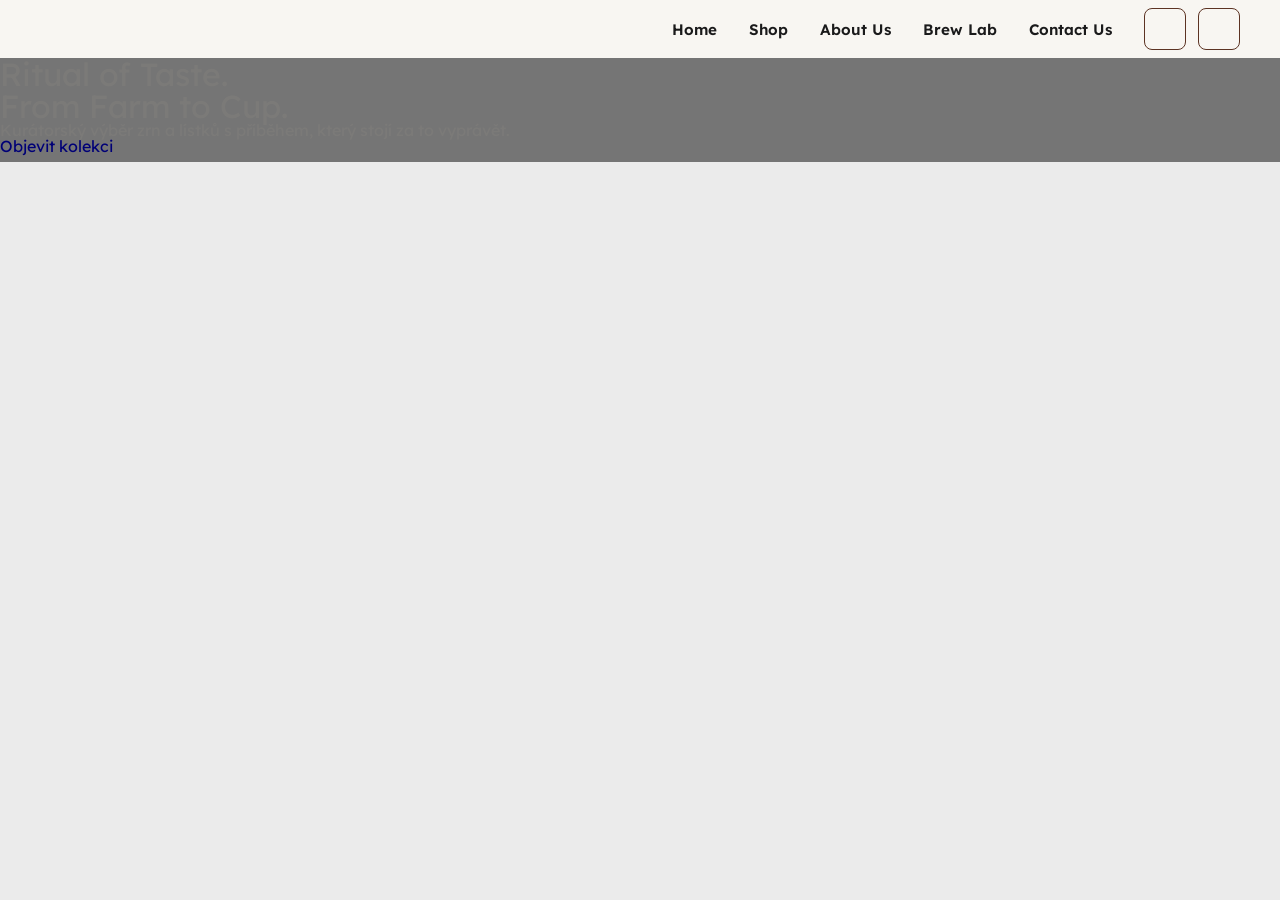
==== index.html @ 8e5284e6 "Navbar" ====
<!DOCTYPE html>
<html lang="cs">
<head>
    <meta charset="UTF-8">
    <meta name="viewport" content="width=device-width, initial-scale=1.0">
    <title>Terroir - Home</title>
    <link rel="stylesheet" href="./styles/style.css">
    <link rel="icon" type="image/svg+xml" href="/media/icons/icon__logo--no-text.svg">
</head>
<body>
    <header class="navbar-wrapper">
        <div class="navbar">
            <a href="./index.html" class="logo" aria-label="Terroir Home">
                <svg class="icon" width="80" height="40">
                    <use href="./media/icons/icon__logo--text.svg"></use>
                </svg>
            </a>
            <nav class="nav-links" aria-label="Hlavní navigace">
                <menu>
                    <li><a href="#" aria-current="page">Home</a></li>
                    <li><a href="#">Shop</a></li>
                    <li><a href="#">About Us</a></li>
                    <li><a href="#">Brew Lab</a></li>
                    <li><a href="#">Contact Us</a></li>
                </menu>
            </nav>
            <div class="nav-actions" role="group" aria-label="Akce v záhlaví">
                <a class="icon-btn" href="#">
                    <svg class="icon" width="24" height="24" aria-label="Účet">
                        <use href="./media/icons/icon__profile.svg"></use>
                    </svg>
                </a>
                <a class="icon-btn" href="#" aria-label="Košík">
                    <svg class="icon" width="24" height="24">
                        <use href="./media/icons/icon__cart.svg"></use>
                    </svg>
                </a>
                <a class="hamburger" href="#">
                    <svg class="icon" width="24" height="24" aria-label="Otevřít menu">
                        <use href="./media/icons/icon__hamburger--closed.svg"></use>
                    </svg>
                </a>
            </div>
        </div>

        <nav class="mobile-dropdown" id="mobile-menu">
                <menu class="mobile-dropdown__menu">
                    <li class="mobile-dropdown__element"><a href="#" aria-current="page">Home</a></li>
                    <li class="mobile-dropdown__element"><a href="#">Shop</a></li>
                    <li class="mobile-dropdown__element"><a href="#">About Us</a></li>
                    <li class="mobile-dropdown__element"><a href="#">Brew Lab</a></li>
                    <li class="mobile-dropdown__element"><a href="#">Contact Us</a></li>
                </menu>
        </nav>
    </header>

    <section class="hero">
        <h1 class="heading">Ritual of Taste. <span class="breakline">From Farm to Cup.</span></h1>
        <p class="hero__text">Kurátorský výběr zrn a lístků s příběhem, který stojí za to vyprávět.</p>
        <a href="#" class="btn btn--light">Objevit kolekci <svg width="24" height="24" class="icon"><use href="./media/icons/icon__arrow-right.svg"></use></svg></a>
    </section>

    <script src="./scripts/script.js"></script>
</body>
</html>
---- styles/style.css ----
@layer reset, init, fonts, layout, design;

@import url('https://fonts.googleapis.com/css2?family=Lexend:wght@100..900&display=swap');

@import './reset.css' layer(reset);
@import './init.css' layer(init);
@import './layout.css' layer(layout);
@import './design.css' layer(design);
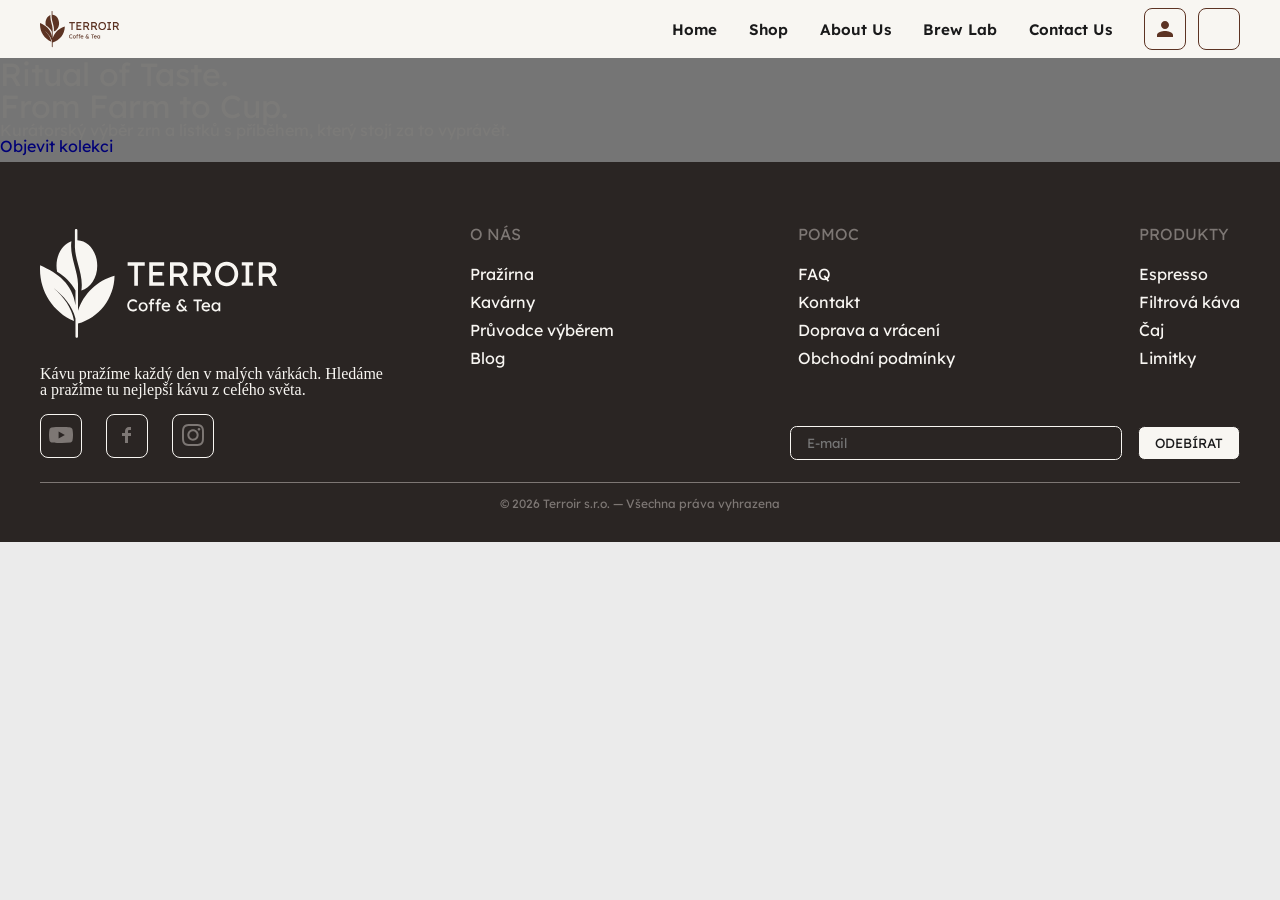
==== commit 1d08e50e: "Working footer and navbar for both desktop and mobile" ====
--- a/index.html
+++ b/index.html
@@ -1,5 +1,6 @@
 <!DOCTYPE html>
 <html lang="cs">
+
 <head>
     <meta charset="UTF-8">
     <meta name="viewport" content="width=device-width, initial-scale=1.0">
@@ -7,13 +8,24 @@
     <link rel="stylesheet" href="./styles/style.css">
     <link rel="icon" type="image/svg+xml" href="/media/icons/icon__logo--no-text.svg">
 </head>
+
 <body>
-    <header class="navbar-wrapper">
-        <div class="navbar">
+    <header class="navbar">
+        <div class="navbar__content">
+
             <a href="./index.html" class="logo" aria-label="Terroir Home">
-                <svg class="icon" width="80" height="40">
-                    <use href="./media/icons/icon__logo--text.svg"></use>
+                <svg viewBox="0 0 80 38" fill="none" xmlns="http://www.w3.org/2000/svg">
+                    <path fill-rule="evenodd" clip-rule="evenodd"
+                        d="M10.4747 5.05859C10.0949 7.93807 10.8034 10.5996 11.4933 13.1387C12.0578 15.2161 12.6045 17.2122 12.6622 19.2783C12.6627 19.2864 12.6652 19.2945 12.6652 19.3027V28.2842C14.4878 22.6081 19.0771 18.1745 24.8458 16.5791C24.7225 24.227 19.5982 30.6307 12.6652 32.5381V36.8564C12.6651 37.0879 12.4777 37.2763 12.2462 37.2764C12.0152 37.2759 11.8274 37.0876 11.8273 36.8564V30.8037C10.7569 26.6408 7.86964 23.2818 4.60462 20.7598C4.4175 20.6159 4.22492 20.4726 4.02845 20.3291C4.21772 20.482 4.40272 20.6352 4.58216 20.7881C7.82716 23.5503 10.564 27.2038 11.2677 31.3613C11.2838 31.4697 11.2981 31.584 11.3097 31.6943C3.99928 28.4357 -0.496912 21.1515 0.0450544 13.0752C5.99153 15.7415 10.7499 19.2096 11.8273 26.3877V21.4883C10.3382 18.8958 8.25472 16.7356 5.70228 15.2715C5.57332 14.6183 5.50404 13.9353 5.50404 13.2324C5.50421 9.33445 7.60852 6.05161 10.4747 5.05859ZM12.0509 0.998047C12.2824 0.99807 12.4699 1.18546 12.4699 1.41699V4.75586C16.1363 4.87389 19.08 8.62214 19.0802 13.2324C19.0802 17.2718 16.8197 20.6492 13.7941 21.5039C14.2532 18.3764 13.4425 15.5147 12.7072 12.8086C12.1981 10.9352 11.7243 9.13256 11.6388 7.29004C11.6354 7.26865 11.632 7.24692 11.632 7.22461V7.02539C11.6258 6.78662 11.6238 6.54716 11.632 6.30664V1.41699C11.632 1.18572 11.8197 0.998496 12.0509 0.998047Z"
+                        fill="currentColor" />
+                    <path
+                        d="M31.4231 19.9503V13.2337H29.2143V12.0616H34.9167V13.2337H32.6402V19.9503H31.4231ZM36.4174 19.9503V12.0616H41.3873V13.2337H37.6346V18.7783H41.3873V19.9503H36.4174ZM36.9697 16.4906V15.3185H40.7675V16.4906H36.9697ZM43.3399 19.9503V12.0616H46.6982C47.149 12.0616 47.5622 12.1743 47.9378 12.3997C48.321 12.6176 48.6253 12.9181 48.8507 13.3013C49.0761 13.6769 49.1888 14.1014 49.1888 14.5747C49.1888 15.003 49.0761 15.4012 48.8507 15.7693C48.6253 16.1374 48.3248 16.4342 47.9491 16.6596C47.5735 16.8775 47.1565 16.9864 46.6982 16.9864H44.557V19.9503H43.3399ZM48.028 19.9503L46.022 16.3891L47.2729 16.1074L49.5043 19.9616L48.028 19.9503ZM44.557 15.8144H46.8109C47.0288 15.8144 47.2241 15.7618 47.3969 15.6566C47.5697 15.5439 47.7049 15.3937 47.8026 15.2058C47.9003 15.0105 47.9491 14.7964 47.9491 14.5635C47.9491 14.3005 47.8853 14.0714 47.7575 13.876C47.6373 13.6732 47.4645 13.5154 47.2391 13.4027C47.0213 13.29 46.7733 13.2337 46.4953 13.2337H44.557V15.8144ZM51.1757 19.9503V12.0616H54.5341C54.9848 12.0616 55.3981 12.1743 55.7737 12.3997C56.1569 12.6176 56.4612 12.9181 56.6866 13.3013C56.9119 13.6769 57.0246 14.1014 57.0246 14.5747C57.0246 15.003 56.9119 15.4012 56.6866 15.7693C56.4612 16.1374 56.1606 16.4342 55.785 16.6596C55.4093 16.8775 54.9924 16.9864 54.5341 16.9864H52.3928V19.9503H51.1757ZM55.8639 19.9503L53.8579 16.3891L55.1088 16.1074L57.3402 19.9616L55.8639 19.9503ZM52.3928 15.8144H54.6468C54.8646 15.8144 55.06 15.7618 55.2328 15.6566C55.4056 15.5439 55.5408 15.3937 55.6385 15.2058C55.7362 15.0105 55.785 14.7964 55.785 14.5635C55.785 14.3005 55.7211 14.0714 55.5934 13.876C55.4732 13.6732 55.3004 13.5154 55.075 13.4027C54.8571 13.29 54.6092 13.2337 54.3312 13.2337H52.3928V15.8144ZM62.2035 20.063C61.6476 20.063 61.1329 19.9616 60.6596 19.7587C60.1938 19.5559 59.7843 19.2741 59.4312 18.9135C59.0856 18.5454 58.8151 18.1171 58.6198 17.6288C58.432 17.1329 58.3381 16.592 58.3381 16.006C58.3381 15.42 58.432 14.8828 58.6198 14.3944C58.8151 13.8986 59.0856 13.4703 59.4312 13.1097C59.7843 12.7416 60.1938 12.4561 60.6596 12.2532C61.1329 12.0504 61.6476 11.9489 62.2035 11.9489C62.7595 11.9489 63.2704 12.0504 63.7362 12.2532C64.2095 12.4561 64.619 12.7416 64.9646 13.1097C65.3177 13.4778 65.5882 13.9098 65.776 14.4057C65.9713 14.894 66.069 15.4275 66.069 16.006C66.069 16.5845 65.9713 17.1217 65.776 17.6175C65.5882 18.1059 65.3177 18.5341 64.9646 18.9022C64.619 19.2704 64.2095 19.5559 63.7362 19.7587C63.2704 19.9616 62.7595 20.063 62.2035 20.063ZM62.2035 18.8797C62.5867 18.8797 62.9361 18.8083 63.2516 18.6656C63.5747 18.5228 63.8526 18.3237 64.0855 18.0683C64.3185 17.8053 64.4988 17.5011 64.6265 17.1555C64.7617 16.8024 64.8293 16.4192 64.8293 16.006C64.8293 15.5928 64.7617 15.2133 64.6265 14.8677C64.4988 14.5146 64.3185 14.2104 64.0855 13.9549C63.8526 13.692 63.5747 13.4891 63.2516 13.3464C62.9361 13.2036 62.5867 13.1322 62.2035 13.1322C61.8204 13.1322 61.4673 13.2036 61.1442 13.3464C60.8286 13.4891 60.5507 13.6882 60.3102 13.9436C60.0773 14.1991 59.897 14.5034 59.7693 14.8565C59.6416 15.2021 59.5777 15.5852 59.5777 16.006C59.5777 16.4192 59.6416 16.8024 59.7693 17.1555C59.897 17.5086 60.0773 17.8129 60.3102 18.0683C60.5507 18.3237 60.8286 18.5228 61.1442 18.6656C61.4673 18.8083 61.8204 18.8797 62.2035 18.8797ZM67.2588 19.9503V18.8234H68.5323V13.1886H67.2588V12.0616H71.0228V13.1886H69.7494V18.8234H71.0228V19.9503H67.2588ZM72.9335 19.9503V12.0616H76.2918C76.7426 12.0616 77.1558 12.1743 77.5315 12.3997C77.9146 12.6176 78.2189 12.9181 78.4443 13.3013C78.6697 13.6769 78.7824 14.1014 78.7824 14.5747C78.7824 15.003 78.6697 15.4012 78.4443 15.7693C78.2189 16.1374 77.9184 16.4342 77.5427 16.6596C77.1671 16.8775 76.7501 16.9864 76.2918 16.9864H74.1506V19.9503H72.9335ZM77.6216 19.9503L75.6156 16.3891L76.8666 16.1074L79.0979 19.9616L77.6216 19.9503ZM74.1506 15.8144H76.4045C76.6224 15.8144 76.8177 15.7618 76.9905 15.6566C77.1633 15.5439 77.2986 15.3937 77.3962 15.2058C77.4939 15.0105 77.5427 14.7964 77.5427 14.5635C77.5427 14.3005 77.4789 14.0714 77.3511 13.876C77.2309 13.6732 77.0581 13.5154 76.8327 13.4027C76.6149 13.29 76.3669 13.2337 76.089 13.2337H74.1506V15.8144Z"
+                        fill="currentColor" />
+                    <path
+                        d="M30.9723 28.4744C30.6981 28.4744 30.4464 28.4256 30.2173 28.3279C29.9881 28.2303 29.789 28.0913 29.62 27.911C29.4509 27.7269 29.3194 27.5109 29.2255 27.263C29.1354 27.015 29.0903 26.7427 29.0903 26.4459C29.0903 26.1642 29.1391 25.9031 29.2368 25.6627C29.3382 25.4185 29.4772 25.2044 29.6538 25.0203C29.8303 24.8362 30.0351 24.6935 30.268 24.5921C30.5009 24.4906 30.7526 24.4399 31.023 24.4399C31.2146 24.4399 31.4006 24.47 31.5809 24.5301C31.7649 24.5864 31.9302 24.6672 32.0767 24.7724C32.227 24.8738 32.3491 24.9903 32.443 25.1217L32.0373 25.5444C31.9283 25.4354 31.8175 25.3453 31.7048 25.2739C31.5959 25.1988 31.4832 25.1424 31.3667 25.1048C31.2541 25.0673 31.1395 25.0485 31.023 25.0485C30.839 25.0485 30.6662 25.0842 30.5046 25.1556C30.3469 25.2232 30.2079 25.319 30.0877 25.4429C29.9712 25.5669 29.8792 25.7153 29.8115 25.8881C29.7439 26.0571 29.7101 26.2431 29.7101 26.4459C29.7101 26.66 29.7421 26.8554 29.8059 27.0319C29.8735 27.2047 29.9674 27.3531 30.0877 27.4771C30.2079 27.601 30.3506 27.6968 30.5159 27.7645C30.6849 27.8283 30.8709 27.8602 31.0737 27.8602C31.1977 27.8602 31.3198 27.8433 31.44 27.8095C31.5602 27.7757 31.6729 27.7269 31.7781 27.663C31.8833 27.5992 31.9791 27.524 32.0655 27.4376L32.3697 27.9335C32.2833 28.0349 32.165 28.127 32.0147 28.2096C31.8682 28.2922 31.703 28.358 31.5189 28.4068C31.3386 28.4519 31.1564 28.4744 30.9723 28.4744ZM34.3797 28.4744C34.0905 28.4744 33.8313 28.4087 33.6021 28.2772C33.3767 28.142 33.1983 27.9598 33.0668 27.7306C32.9353 27.4977 32.8696 27.2329 32.8696 26.9361C32.8696 26.6394 32.9353 26.3764 33.0668 26.1473C33.1983 25.9144 33.3767 25.7322 33.6021 25.6007C33.8313 25.4655 34.0905 25.3978 34.3797 25.3978C34.6652 25.3978 34.9207 25.4655 35.1461 25.6007C35.3752 25.7322 35.5555 25.9144 35.687 26.1473C35.8185 26.3764 35.8842 26.6394 35.8842 26.9361C35.8842 27.2329 35.8185 27.4977 35.687 27.7306C35.5555 27.9598 35.3752 28.142 35.1461 28.2772C34.9207 28.4087 34.6652 28.4744 34.3797 28.4744ZM34.3797 27.9448C34.5563 27.9448 34.7141 27.9016 34.853 27.8152C34.992 27.725 35.101 27.6048 35.1799 27.4545C35.2588 27.3005 35.2963 27.1277 35.2926 26.9361C35.2963 26.7408 35.2588 26.568 35.1799 26.4177C35.101 26.2637 34.992 26.1435 34.853 26.0571C34.7141 25.9707 34.5563 25.9275 34.3797 25.9275C34.2032 25.9275 34.0435 25.9726 33.9008 26.0628C33.7618 26.1492 33.6528 26.2694 33.574 26.4234C33.4951 26.5736 33.4575 26.7446 33.4613 26.9361C33.4575 27.1277 33.4951 27.3005 33.574 27.4545C33.6528 27.6048 33.7618 27.725 33.9008 27.8152C34.0435 27.9016 34.2032 27.9448 34.3797 27.9448ZM36.7278 28.4181V25.1274C36.7278 24.9583 36.7653 24.8081 36.8405 24.6766C36.9156 24.5451 37.0189 24.4418 37.1504 24.3667C37.2818 24.2916 37.434 24.254 37.6068 24.254C37.727 24.254 37.8397 24.2765 37.9449 24.3216C38.0501 24.3667 38.1346 24.4268 38.1984 24.5019L38.0012 24.9471C37.9524 24.902 37.8979 24.8663 37.8378 24.84C37.7815 24.81 37.727 24.7949 37.6744 24.7949C37.5955 24.7949 37.5279 24.8081 37.4715 24.8344C37.419 24.8569 37.3795 24.8945 37.3532 24.9471C37.3269 24.9959 37.3138 25.056 37.3138 25.1274V28.4181H37.0208C36.9719 28.4181 36.9231 28.4181 36.8743 28.4181C36.8254 28.4181 36.7766 28.4181 36.7278 28.4181ZM36.2544 26.0458V25.5105H38.0125V26.0458H36.2544ZM38.9422 28.4181V25.1274C38.9422 24.9583 38.9798 24.8081 39.0549 24.6766C39.1301 24.5451 39.2334 24.4418 39.3648 24.3667C39.4963 24.2916 39.6485 24.254 39.8213 24.254C39.9415 24.254 40.0542 24.2765 40.1593 24.3216C40.2645 24.3667 40.349 24.4268 40.4129 24.5019L40.2157 24.9471C40.1669 24.902 40.1124 24.8663 40.0523 24.84C39.9959 24.81 39.9415 24.7949 39.8889 24.7949C39.81 24.7949 39.7424 24.8081 39.686 24.8344C39.6334 24.8569 39.594 24.8945 39.5677 24.9471C39.5414 24.9959 39.5282 25.056 39.5282 25.1274V28.4181H39.2352C39.1864 28.4181 39.1376 28.4181 39.0887 28.4181C39.0399 28.4181 38.9911 28.4181 38.9422 28.4181ZM38.4689 26.0458V25.5105H40.227V26.0458H38.4689ZM42.1067 28.4744C41.8025 28.4744 41.532 28.4106 41.2953 28.2829C41.0624 28.1514 40.8783 27.9729 40.7431 27.7476C40.6116 27.5222 40.5459 27.263 40.5459 26.97C40.5459 26.737 40.5835 26.5248 40.6586 26.3332C40.7337 26.1416 40.837 25.9764 40.9685 25.8374C41.1037 25.6946 41.2634 25.5857 41.4475 25.5105C41.6353 25.4317 41.8381 25.3922 42.056 25.3922C42.2476 25.3922 42.426 25.4298 42.5913 25.5049C42.7566 25.5763 42.8994 25.6758 43.0196 25.8036C43.1435 25.9313 43.2374 26.0834 43.3013 26.26C43.3689 26.4328 43.4009 26.6225 43.3971 26.8291L43.3915 27.077H40.9741L40.8445 26.615H42.89L42.8054 26.7108V26.5755C42.7942 26.4516 42.7529 26.3407 42.6815 26.2431C42.6101 26.1454 42.5199 26.0684 42.411 26.012C42.3021 25.9557 42.1837 25.9275 42.056 25.9275C41.8532 25.9275 41.6822 25.967 41.5433 26.0458C41.4043 26.121 41.2991 26.2337 41.2277 26.3839C41.1563 26.5304 41.1206 26.7126 41.1206 26.9305C41.1206 27.1371 41.1638 27.3174 41.2502 27.4714C41.3366 27.6217 41.4587 27.7382 41.6165 27.8208C41.7743 27.9034 41.9565 27.9448 42.1631 27.9448C42.3096 27.9448 42.4448 27.9204 42.5688 27.8715C42.6965 27.8227 42.8336 27.7344 42.9801 27.6067L43.2731 28.018C43.183 28.1082 43.0722 28.1871 42.9407 28.2547C42.813 28.3223 42.6758 28.3768 42.5293 28.4181C42.3866 28.4557 42.2457 28.4744 42.1067 28.4744ZM48.4414 28.4181L47.9286 27.8715L47.8385 27.7701L46.8637 26.6826C46.7698 26.5774 46.6796 26.4703 46.5932 26.3614C46.5068 26.2487 46.4298 26.1379 46.3622 26.0289C46.2983 25.92 46.2457 25.8148 46.2044 25.7134C46.1668 25.6082 46.1481 25.5105 46.1481 25.4204C46.1481 25.2288 46.1969 25.0579 46.2946 24.9076C46.396 24.7536 46.5331 24.6334 46.7059 24.547C46.8825 24.4606 47.0853 24.4174 47.3145 24.4174C47.4835 24.4174 47.6413 24.4493 47.7878 24.5132C47.9343 24.5733 48.0601 24.6597 48.1653 24.7724C48.2742 24.8813 48.3531 25.009 48.402 25.1556L47.9625 25.4373C47.8911 25.2645 47.8028 25.1386 47.6976 25.0598C47.5962 24.9809 47.4685 24.9414 47.3145 24.9414C47.198 24.9414 47.1003 24.9602 47.0214 24.9978C46.9426 25.0316 46.8825 25.0823 46.8411 25.1499C46.7998 25.2175 46.7792 25.3021 46.7792 25.4035C46.7792 25.4861 46.8017 25.5782 46.8468 25.6796C46.8956 25.7773 46.9557 25.8768 47.0271 25.9782C47.0985 26.0797 47.1717 26.1736 47.2468 26.26C47.322 26.3464 47.3877 26.4215 47.4441 26.4854L48.2273 27.3588L48.3907 27.5391L49.1965 28.4181H48.4414ZM46.9257 28.4744C46.6589 28.4744 46.4166 28.4181 46.1988 28.3054C45.9809 28.1889 45.8062 28.0368 45.6747 27.849C45.547 27.6574 45.4832 27.4489 45.4832 27.2235C45.4832 26.9268 45.5639 26.6694 45.7254 26.4516C45.8907 26.2337 46.1312 26.0665 46.4467 25.9501L46.8073 26.3839C46.5669 26.4365 46.3885 26.5248 46.272 26.6488C46.1556 26.769 46.0973 26.9324 46.0973 27.139C46.0973 27.2968 46.1349 27.4358 46.21 27.556C46.2852 27.6762 46.3922 27.7701 46.5312 27.8377C46.674 27.9053 46.843 27.9391 47.0384 27.9391C47.2074 27.9391 47.3614 27.9072 47.5004 27.8433C47.6432 27.7757 47.7709 27.6818 47.8836 27.5616C47.9963 27.4414 48.0883 27.2968 48.1597 27.1277C48.2348 26.9587 48.2893 26.7709 48.3231 26.5642H48.8415C48.8114 26.7934 48.757 27.0056 48.6781 27.201C48.6029 27.3963 48.5072 27.5729 48.3907 27.7306C48.278 27.8884 48.1465 28.0237 47.9963 28.1364C47.8498 28.2453 47.6864 28.3298 47.506 28.3899C47.3257 28.4463 47.1323 28.4744 46.9257 28.4744ZM52.2479 28.4181V25.0598H51.1435V24.4737H53.9947V25.0598H52.8564V28.4181H52.2479ZM55.4178 28.4744C55.1135 28.4744 54.8431 28.4106 54.6064 28.2829C54.3735 28.1514 54.1894 27.9729 54.0542 27.7476C53.9227 27.5222 53.857 27.263 53.857 26.97C53.857 26.737 53.8945 26.5248 53.9697 26.3332C54.0448 26.1416 54.1481 25.9764 54.2796 25.8374C54.4148 25.6946 54.5745 25.5857 54.7585 25.5105C54.9464 25.4317 55.1492 25.3922 55.3671 25.3922C55.5587 25.3922 55.7371 25.4298 55.9024 25.5049C56.0677 25.5763 56.2104 25.6758 56.3306 25.8036C56.4546 25.9313 56.5485 26.0834 56.6124 26.26C56.68 26.4328 56.7119 26.6225 56.7082 26.8291L56.7025 27.077H54.2852L54.1556 26.615H56.201L56.1165 26.7108V26.5755C56.1052 26.4516 56.0639 26.3407 55.9926 26.2431C55.9212 26.1454 55.831 26.0684 55.7221 26.012C55.6131 25.9557 55.4948 25.9275 55.3671 25.9275C55.1642 25.9275 54.9933 25.967 54.8543 26.0458C54.7153 26.121 54.6102 26.2337 54.5388 26.3839C54.4674 26.5304 54.4317 26.7126 54.4317 26.9305C54.4317 27.1371 54.4749 27.3174 54.5613 27.4714C54.6477 27.6217 54.7698 27.7382 54.9276 27.8208C55.0854 27.9034 55.2675 27.9448 55.4742 27.9448C55.6207 27.9448 55.7559 27.9204 55.8799 27.8715C56.0076 27.8227 56.1447 27.7344 56.2912 27.6067L56.5842 28.018C56.494 28.1082 56.3832 28.1871 56.2518 28.2547C56.124 28.3223 55.9869 28.3768 55.8404 28.4181C55.6977 28.4557 55.5568 28.4744 55.4178 28.4744ZM58.4771 28.4744C58.233 28.4744 58.0095 28.4068 57.8066 28.2716C57.6075 28.1364 57.4479 27.9523 57.3276 27.7194C57.2074 27.4865 57.1473 27.2235 57.1473 26.9305C57.1473 26.6337 57.2074 26.3708 57.3276 26.1416C57.4516 25.9087 57.6169 25.7265 57.8235 25.5951C58.0339 25.4636 58.2687 25.3978 58.5279 25.3978C58.6819 25.3978 58.8227 25.4204 58.9505 25.4655C59.0782 25.5105 59.189 25.5744 59.2829 25.657C59.3806 25.7359 59.4595 25.828 59.5196 25.9332C59.5834 26.0383 59.6229 26.151 59.6379 26.2712L59.5083 26.2262V25.4598H60.0943V28.4181H59.5083V27.7137L59.6435 27.6743C59.621 27.7757 59.574 27.8753 59.5027 27.9729C59.4351 28.0669 59.3468 28.1514 59.2378 28.2265C59.1326 28.3016 59.0143 28.3617 58.8828 28.4068C58.7551 28.4519 58.6199 28.4744 58.4771 28.4744ZM58.6293 27.9391C58.8058 27.9391 58.9617 27.8959 59.097 27.8095C59.2322 27.7231 59.3374 27.6048 59.4125 27.4545C59.4914 27.3005 59.5308 27.1258 59.5308 26.9305C59.5308 26.7389 59.4914 26.568 59.4125 26.4177C59.3374 26.2675 59.2322 26.1492 59.097 26.0628C58.9617 25.9764 58.8058 25.9332 58.6293 25.9332C58.4565 25.9332 58.3025 25.9764 58.1672 26.0628C58.0357 26.1492 57.9306 26.2675 57.8517 26.4177C57.7765 26.568 57.739 26.7389 57.739 26.9305C57.739 27.1258 57.7765 27.3005 57.8517 27.4545C57.9306 27.6048 58.0357 27.7231 58.1672 27.8095C58.3025 27.8959 58.4565 27.9391 58.6293 27.9391Z"
+                        fill="currentColor" />
                 </svg>
+
             </a>
             <nav class="nav-links" aria-label="Hlavní navigace">
                 <menu>
@@ -26,9 +38,12 @@
             </nav>
             <div class="nav-actions" role="group" aria-label="Akce v záhlaví">
                 <a class="icon-btn" href="#">
-                    <svg class="icon" width="24" height="24" aria-label="Účet">
-                        <use href="./media/icons/icon__profile.svg"></use>
+                    <svg width="24" height="24" viewBox="0 0 24 24" fill="none" xmlns="http://www.w3.org/2000/svg">
+                        <path
+                            d="M12 12C14.21 12 16 10.21 16 8C16 5.79 14.21 4 12 4C9.79 4 8 5.79 8 8C8 10.21 9.79 12 12 12ZM12 14C9.33 14 4 15.34 4 18V20H20V18C20 15.34 14.67 14 12 14Z"
+                            fill="currentColor" />
                     </svg>
+
                 </a>
                 <a class="icon-btn" href="#" aria-label="Košík">
                     <svg class="icon" width="24" height="24">
@@ -41,25 +56,195 @@
                     </svg>
                 </a>
             </div>
+
+            <nav class="mobile-dropdown" id="mobile-menu">
+                <menu>
+                    <li><a href="#" aria-current="page">Home</a></li>
+                    <li><a href="#">Shop</a></li>
+                    <li><a href="#">About Us</a></li>
+                    <li><a href="#">Brew Lab</a></li>
+                    <li><a href="#">Contact Us</a></li>
+                </menu>
+            </nav>
         </div>
-
-        <nav class="mobile-dropdown" id="mobile-menu">
-                <menu class="mobile-dropdown__menu">
-                    <li class="mobile-dropdown__element"><a href="#" aria-current="page">Home</a></li>
-                    <li class="mobile-dropdown__element"><a href="#">Shop</a></li>
-                    <li class="mobile-dropdown__element"><a href="#">About Us</a></li>
-                    <li class="mobile-dropdown__element"><a href="#">Brew Lab</a></li>
-                    <li class="mobile-dropdown__element"><a href="#">Contact Us</a></li>
-                </menu>
-        </nav>
     </header>
 
     <section class="hero">
         <h1 class="heading">Ritual of Taste. <span class="breakline">From Farm to Cup.</span></h1>
         <p class="hero__text">Kurátorský výběr zrn a lístků s příběhem, který stojí za to vyprávět.</p>
-        <a href="#" class="btn btn--light">Objevit kolekci <svg width="24" height="24" class="icon"><use href="./media/icons/icon__arrow-right.svg"></use></svg></a>
+        <a href="#" class="btn btn--light">Objevit kolekci <svg width="24" height="24" class="icon">
+                <use href="./media/icons/icon__arrow-right.svg"></use>
+            </svg></a>
     </section>
+
+    <footer class="footer">
+        <div class="footer__content">
+            <div class="footer__layout">
+                <div class="footer__brand">
+                    <a href="#" class="footer__logo " aria-label="Terroir Home">
+                        <svg viewBox="0 0 80 38" fill="none" xmlns="http://www.w3.org/2000/svg">
+                            <path fill-rule="evenodd" clip-rule="evenodd"
+                                d="M10.4747 5.05859C10.0949 7.93807 10.8034 10.5996 11.4933 13.1387C12.0578 15.2161 12.6045 17.2122 12.6622 19.2783C12.6627 19.2864 12.6652 19.2945 12.6652 19.3027V28.2842C14.4878 22.6081 19.0771 18.1745 24.8458 16.5791C24.7225 24.227 19.5982 30.6307 12.6652 32.5381V36.8564C12.6651 37.0879 12.4777 37.2763 12.2462 37.2764C12.0152 37.2759 11.8274 37.0876 11.8273 36.8564V30.8037C10.7569 26.6408 7.86964 23.2818 4.60462 20.7598C4.4175 20.6159 4.22492 20.4726 4.02845 20.3291C4.21772 20.482 4.40272 20.6352 4.58216 20.7881C7.82716 23.5503 10.564 27.2038 11.2677 31.3613C11.2838 31.4697 11.2981 31.584 11.3097 31.6943C3.99928 28.4357 -0.496912 21.1515 0.0450544 13.0752C5.99153 15.7415 10.7499 19.2096 11.8273 26.3877V21.4883C10.3382 18.8958 8.25472 16.7356 5.70228 15.2715C5.57332 14.6183 5.50404 13.9353 5.50404 13.2324C5.50421 9.33445 7.60852 6.05161 10.4747 5.05859ZM12.0509 0.998047C12.2824 0.99807 12.4699 1.18546 12.4699 1.41699V4.75586C16.1363 4.87389 19.08 8.62214 19.0802 13.2324C19.0802 17.2718 16.8197 20.6492 13.7941 21.5039C14.2532 18.3764 13.4425 15.5147 12.7072 12.8086C12.1981 10.9352 11.7243 9.13256 11.6388 7.29004C11.6354 7.26865 11.632 7.24692 11.632 7.22461V7.02539C11.6258 6.78662 11.6238 6.54716 11.632 6.30664V1.41699C11.632 1.18572 11.8197 0.998496 12.0509 0.998047Z"
+                                fill="currentColor" />
+                            <path
+                                d="M31.4231 19.9503V13.2337H29.2143V12.0616H34.9167V13.2337H32.6402V19.9503H31.4231ZM36.4174 19.9503V12.0616H41.3873V13.2337H37.6346V18.7783H41.3873V19.9503H36.4174ZM36.9697 16.4906V15.3185H40.7675V16.4906H36.9697ZM43.3399 19.9503V12.0616H46.6982C47.149 12.0616 47.5622 12.1743 47.9378 12.3997C48.321 12.6176 48.6253 12.9181 48.8507 13.3013C49.0761 13.6769 49.1888 14.1014 49.1888 14.5747C49.1888 15.003 49.0761 15.4012 48.8507 15.7693C48.6253 16.1374 48.3248 16.4342 47.9491 16.6596C47.5735 16.8775 47.1565 16.9864 46.6982 16.9864H44.557V19.9503H43.3399ZM48.028 19.9503L46.022 16.3891L47.2729 16.1074L49.5043 19.9616L48.028 19.9503ZM44.557 15.8144H46.8109C47.0288 15.8144 47.2241 15.7618 47.3969 15.6566C47.5697 15.5439 47.7049 15.3937 47.8026 15.2058C47.9003 15.0105 47.9491 14.7964 47.9491 14.5635C47.9491 14.3005 47.8853 14.0714 47.7575 13.876C47.6373 13.6732 47.4645 13.5154 47.2391 13.4027C47.0213 13.29 46.7733 13.2337 46.4953 13.2337H44.557V15.8144ZM51.1757 19.9503V12.0616H54.5341C54.9848 12.0616 55.3981 12.1743 55.7737 12.3997C56.1569 12.6176 56.4612 12.9181 56.6866 13.3013C56.9119 13.6769 57.0246 14.1014 57.0246 14.5747C57.0246 15.003 56.9119 15.4012 56.6866 15.7693C56.4612 16.1374 56.1606 16.4342 55.785 16.6596C55.4093 16.8775 54.9924 16.9864 54.5341 16.9864H52.3928V19.9503H51.1757ZM55.8639 19.9503L53.8579 16.3891L55.1088 16.1074L57.3402 19.9616L55.8639 19.9503ZM52.3928 15.8144H54.6468C54.8646 15.8144 55.06 15.7618 55.2328 15.6566C55.4056 15.5439 55.5408 15.3937 55.6385 15.2058C55.7362 15.0105 55.785 14.7964 55.785 14.5635C55.785 14.3005 55.7211 14.0714 55.5934 13.876C55.4732 13.6732 55.3004 13.5154 55.075 13.4027C54.8571 13.29 54.6092 13.2337 54.3312 13.2337H52.3928V15.8144ZM62.2035 20.063C61.6476 20.063 61.1329 19.9616 60.6596 19.7587C60.1938 19.5559 59.7843 19.2741 59.4312 18.9135C59.0856 18.5454 58.8151 18.1171 58.6198 17.6288C58.432 17.1329 58.3381 16.592 58.3381 16.006C58.3381 15.42 58.432 14.8828 58.6198 14.3944C58.8151 13.8986 59.0856 13.4703 59.4312 13.1097C59.7843 12.7416 60.1938 12.4561 60.6596 12.2532C61.1329 12.0504 61.6476 11.9489 62.2035 11.9489C62.7595 11.9489 63.2704 12.0504 63.7362 12.2532C64.2095 12.4561 64.619 12.7416 64.9646 13.1097C65.3177 13.4778 65.5882 13.9098 65.776 14.4057C65.9713 14.894 66.069 15.4275 66.069 16.006C66.069 16.5845 65.9713 17.1217 65.776 17.6175C65.5882 18.1059 65.3177 18.5341 64.9646 18.9022C64.619 19.2704 64.2095 19.5559 63.7362 19.7587C63.2704 19.9616 62.7595 20.063 62.2035 20.063ZM62.2035 18.8797C62.5867 18.8797 62.9361 18.8083 63.2516 18.6656C63.5747 18.5228 63.8526 18.3237 64.0855 18.0683C64.3185 17.8053 64.4988 17.5011 64.6265 17.1555C64.7617 16.8024 64.8293 16.4192 64.8293 16.006C64.8293 15.5928 64.7617 15.2133 64.6265 14.8677C64.4988 14.5146 64.3185 14.2104 64.0855 13.9549C63.8526 13.692 63.5747 13.4891 63.2516 13.3464C62.9361 13.2036 62.5867 13.1322 62.2035 13.1322C61.8204 13.1322 61.4673 13.2036 61.1442 13.3464C60.8286 13.4891 60.5507 13.6882 60.3102 13.9436C60.0773 14.1991 59.897 14.5034 59.7693 14.8565C59.6416 15.2021 59.5777 15.5852 59.5777 16.006C59.5777 16.4192 59.6416 16.8024 59.7693 17.1555C59.897 17.5086 60.0773 17.8129 60.3102 18.0683C60.5507 18.3237 60.8286 18.5228 61.1442 18.6656C61.4673 18.8083 61.8204 18.8797 62.2035 18.8797ZM67.2588 19.9503V18.8234H68.5323V13.1886H67.2588V12.0616H71.0228V13.1886H69.7494V18.8234H71.0228V19.9503H67.2588ZM72.9335 19.9503V12.0616H76.2918C76.7426 12.0616 77.1558 12.1743 77.5315 12.3997C77.9146 12.6176 78.2189 12.9181 78.4443 13.3013C78.6697 13.6769 78.7824 14.1014 78.7824 14.5747C78.7824 15.003 78.6697 15.4012 78.4443 15.7693C78.2189 16.1374 77.9184 16.4342 77.5427 16.6596C77.1671 16.8775 76.7501 16.9864 76.2918 16.9864H74.1506V19.9503H72.9335ZM77.6216 19.9503L75.6156 16.3891L76.8666 16.1074L79.0979 19.9616L77.6216 19.9503ZM74.1506 15.8144H76.4045C76.6224 15.8144 76.8177 15.7618 76.9905 15.6566C77.1633 15.5439 77.2986 15.3937 77.3962 15.2058C77.4939 15.0105 77.5427 14.7964 77.5427 14.5635C77.5427 14.3005 77.4789 14.0714 77.3511 13.876C77.2309 13.6732 77.0581 13.5154 76.8327 13.4027C76.6149 13.29 76.3669 13.2337 76.089 13.2337H74.1506V15.8144Z"
+                                fill="currentColor" />
+                            <path
+                                d="M30.9723 28.4744C30.6981 28.4744 30.4464 28.4256 30.2173 28.3279C29.9881 28.2303 29.789 28.0913 29.62 27.911C29.4509 27.7269 29.3194 27.5109 29.2255 27.263C29.1354 27.015 29.0903 26.7427 29.0903 26.4459C29.0903 26.1642 29.1391 25.9031 29.2368 25.6627C29.3382 25.4185 29.4772 25.2044 29.6538 25.0203C29.8303 24.8362 30.0351 24.6935 30.268 24.5921C30.5009 24.4906 30.7526 24.4399 31.023 24.4399C31.2146 24.4399 31.4006 24.47 31.5809 24.5301C31.7649 24.5864 31.9302 24.6672 32.0767 24.7724C32.227 24.8738 32.3491 24.9903 32.443 25.1217L32.0373 25.5444C31.9283 25.4354 31.8175 25.3453 31.7048 25.2739C31.5959 25.1988 31.4832 25.1424 31.3667 25.1048C31.2541 25.0673 31.1395 25.0485 31.023 25.0485C30.839 25.0485 30.6662 25.0842 30.5046 25.1556C30.3469 25.2232 30.2079 25.319 30.0877 25.4429C29.9712 25.5669 29.8792 25.7153 29.8115 25.8881C29.7439 26.0571 29.7101 26.2431 29.7101 26.4459C29.7101 26.66 29.7421 26.8554 29.8059 27.0319C29.8735 27.2047 29.9674 27.3531 30.0877 27.4771C30.2079 27.601 30.3506 27.6968 30.5159 27.7645C30.6849 27.8283 30.8709 27.8602 31.0737 27.8602C31.1977 27.8602 31.3198 27.8433 31.44 27.8095C31.5602 27.7757 31.6729 27.7269 31.7781 27.663C31.8833 27.5992 31.9791 27.524 32.0655 27.4376L32.3697 27.9335C32.2833 28.0349 32.165 28.127 32.0147 28.2096C31.8682 28.2922 31.703 28.358 31.5189 28.4068C31.3386 28.4519 31.1564 28.4744 30.9723 28.4744ZM34.3797 28.4744C34.0905 28.4744 33.8313 28.4087 33.6021 28.2772C33.3767 28.142 33.1983 27.9598 33.0668 27.7306C32.9353 27.4977 32.8696 27.2329 32.8696 26.9361C32.8696 26.6394 32.9353 26.3764 33.0668 26.1473C33.1983 25.9144 33.3767 25.7322 33.6021 25.6007C33.8313 25.4655 34.0905 25.3978 34.3797 25.3978C34.6652 25.3978 34.9207 25.4655 35.1461 25.6007C35.3752 25.7322 35.5555 25.9144 35.687 26.1473C35.8185 26.3764 35.8842 26.6394 35.8842 26.9361C35.8842 27.2329 35.8185 27.4977 35.687 27.7306C35.5555 27.9598 35.3752 28.142 35.1461 28.2772C34.9207 28.4087 34.6652 28.4744 34.3797 28.4744ZM34.3797 27.9448C34.5563 27.9448 34.7141 27.9016 34.853 27.8152C34.992 27.725 35.101 27.6048 35.1799 27.4545C35.2588 27.3005 35.2963 27.1277 35.2926 26.9361C35.2963 26.7408 35.2588 26.568 35.1799 26.4177C35.101 26.2637 34.992 26.1435 34.853 26.0571C34.7141 25.9707 34.5563 25.9275 34.3797 25.9275C34.2032 25.9275 34.0435 25.9726 33.9008 26.0628C33.7618 26.1492 33.6528 26.2694 33.574 26.4234C33.4951 26.5736 33.4575 26.7446 33.4613 26.9361C33.4575 27.1277 33.4951 27.3005 33.574 27.4545C33.6528 27.6048 33.7618 27.725 33.9008 27.8152C34.0435 27.9016 34.2032 27.9448 34.3797 27.9448ZM36.7278 28.4181V25.1274C36.7278 24.9583 36.7653 24.8081 36.8405 24.6766C36.9156 24.5451 37.0189 24.4418 37.1504 24.3667C37.2818 24.2916 37.434 24.254 37.6068 24.254C37.727 24.254 37.8397 24.2765 37.9449 24.3216C38.0501 24.3667 38.1346 24.4268 38.1984 24.5019L38.0012 24.9471C37.9524 24.902 37.8979 24.8663 37.8378 24.84C37.7815 24.81 37.727 24.7949 37.6744 24.7949C37.5955 24.7949 37.5279 24.8081 37.4715 24.8344C37.419 24.8569 37.3795 24.8945 37.3532 24.9471C37.3269 24.9959 37.3138 25.056 37.3138 25.1274V28.4181H37.0208C36.9719 28.4181 36.9231 28.4181 36.8743 28.4181C36.8254 28.4181 36.7766 28.4181 36.7278 28.4181ZM36.2544 26.0458V25.5105H38.0125V26.0458H36.2544ZM38.9422 28.4181V25.1274C38.9422 24.9583 38.9798 24.8081 39.0549 24.6766C39.1301 24.5451 39.2334 24.4418 39.3648 24.3667C39.4963 24.2916 39.6485 24.254 39.8213 24.254C39.9415 24.254 40.0542 24.2765 40.1593 24.3216C40.2645 24.3667 40.349 24.4268 40.4129 24.5019L40.2157 24.9471C40.1669 24.902 40.1124 24.8663 40.0523 24.84C39.9959 24.81 39.9415 24.7949 39.8889 24.7949C39.81 24.7949 39.7424 24.8081 39.686 24.8344C39.6334 24.8569 39.594 24.8945 39.5677 24.9471C39.5414 24.9959 39.5282 25.056 39.5282 25.1274V28.4181H39.2352C39.1864 28.4181 39.1376 28.4181 39.0887 28.4181C39.0399 28.4181 38.9911 28.4181 38.9422 28.4181ZM38.4689 26.0458V25.5105H40.227V26.0458H38.4689ZM42.1067 28.4744C41.8025 28.4744 41.532 28.4106 41.2953 28.2829C41.0624 28.1514 40.8783 27.9729 40.7431 27.7476C40.6116 27.5222 40.5459 27.263 40.5459 26.97C40.5459 26.737 40.5835 26.5248 40.6586 26.3332C40.7337 26.1416 40.837 25.9764 40.9685 25.8374C41.1037 25.6946 41.2634 25.5857 41.4475 25.5105C41.6353 25.4317 41.8381 25.3922 42.056 25.3922C42.2476 25.3922 42.426 25.4298 42.5913 25.5049C42.7566 25.5763 42.8994 25.6758 43.0196 25.8036C43.1435 25.9313 43.2374 26.0834 43.3013 26.26C43.3689 26.4328 43.4009 26.6225 43.3971 26.8291L43.3915 27.077H40.9741L40.8445 26.615H42.89L42.8054 26.7108V26.5755C42.7942 26.4516 42.7529 26.3407 42.6815 26.2431C42.6101 26.1454 42.5199 26.0684 42.411 26.012C42.3021 25.9557 42.1837 25.9275 42.056 25.9275C41.8532 25.9275 41.6822 25.967 41.5433 26.0458C41.4043 26.121 41.2991 26.2337 41.2277 26.3839C41.1563 26.5304 41.1206 26.7126 41.1206 26.9305C41.1206 27.1371 41.1638 27.3174 41.2502 27.4714C41.3366 27.6217 41.4587 27.7382 41.6165 27.8208C41.7743 27.9034 41.9565 27.9448 42.1631 27.9448C42.3096 27.9448 42.4448 27.9204 42.5688 27.8715C42.6965 27.8227 42.8336 27.7344 42.9801 27.6067L43.2731 28.018C43.183 28.1082 43.0722 28.1871 42.9407 28.2547C42.813 28.3223 42.6758 28.3768 42.5293 28.4181C42.3866 28.4557 42.2457 28.4744 42.1067 28.4744ZM48.4414 28.4181L47.9286 27.8715L47.8385 27.7701L46.8637 26.6826C46.7698 26.5774 46.6796 26.4703 46.5932 26.3614C46.5068 26.2487 46.4298 26.1379 46.3622 26.0289C46.2983 25.92 46.2457 25.8148 46.2044 25.7134C46.1668 25.6082 46.1481 25.5105 46.1481 25.4204C46.1481 25.2288 46.1969 25.0579 46.2946 24.9076C46.396 24.7536 46.5331 24.6334 46.7059 24.547C46.8825 24.4606 47.0853 24.4174 47.3145 24.4174C47.4835 24.4174 47.6413 24.4493 47.7878 24.5132C47.9343 24.5733 48.0601 24.6597 48.1653 24.7724C48.2742 24.8813 48.3531 25.009 48.402 25.1556L47.9625 25.4373C47.8911 25.2645 47.8028 25.1386 47.6976 25.0598C47.5962 24.9809 47.4685 24.9414 47.3145 24.9414C47.198 24.9414 47.1003 24.9602 47.0214 24.9978C46.9426 25.0316 46.8825 25.0823 46.8411 25.1499C46.7998 25.2175 46.7792 25.3021 46.7792 25.4035C46.7792 25.4861 46.8017 25.5782 46.8468 25.6796C46.8956 25.7773 46.9557 25.8768 47.0271 25.9782C47.0985 26.0797 47.1717 26.1736 47.2468 26.26C47.322 26.3464 47.3877 26.4215 47.4441 26.4854L48.2273 27.3588L48.3907 27.5391L49.1965 28.4181H48.4414ZM46.9257 28.4744C46.6589 28.4744 46.4166 28.4181 46.1988 28.3054C45.9809 28.1889 45.8062 28.0368 45.6747 27.849C45.547 27.6574 45.4832 27.4489 45.4832 27.2235C45.4832 26.9268 45.5639 26.6694 45.7254 26.4516C45.8907 26.2337 46.1312 26.0665 46.4467 25.9501L46.8073 26.3839C46.5669 26.4365 46.3885 26.5248 46.272 26.6488C46.1556 26.769 46.0973 26.9324 46.0973 27.139C46.0973 27.2968 46.1349 27.4358 46.21 27.556C46.2852 27.6762 46.3922 27.7701 46.5312 27.8377C46.674 27.9053 46.843 27.9391 47.0384 27.9391C47.2074 27.9391 47.3614 27.9072 47.5004 27.8433C47.6432 27.7757 47.7709 27.6818 47.8836 27.5616C47.9963 27.4414 48.0883 27.2968 48.1597 27.1277C48.2348 26.9587 48.2893 26.7709 48.3231 26.5642H48.8415C48.8114 26.7934 48.757 27.0056 48.6781 27.201C48.6029 27.3963 48.5072 27.5729 48.3907 27.7306C48.278 27.8884 48.1465 28.0237 47.9963 28.1364C47.8498 28.2453 47.6864 28.3298 47.506 28.3899C47.3257 28.4463 47.1323 28.4744 46.9257 28.4744ZM52.2479 28.4181V25.0598H51.1435V24.4737H53.9947V25.0598H52.8564V28.4181H52.2479ZM55.4178 28.4744C55.1135 28.4744 54.8431 28.4106 54.6064 28.2829C54.3735 28.1514 54.1894 27.9729 54.0542 27.7476C53.9227 27.5222 53.857 27.263 53.857 26.97C53.857 26.737 53.8945 26.5248 53.9697 26.3332C54.0448 26.1416 54.1481 25.9764 54.2796 25.8374C54.4148 25.6946 54.5745 25.5857 54.7585 25.5105C54.9464 25.4317 55.1492 25.3922 55.3671 25.3922C55.5587 25.3922 55.7371 25.4298 55.9024 25.5049C56.0677 25.5763 56.2104 25.6758 56.3306 25.8036C56.4546 25.9313 56.5485 26.0834 56.6124 26.26C56.68 26.4328 56.7119 26.6225 56.7082 26.8291L56.7025 27.077H54.2852L54.1556 26.615H56.201L56.1165 26.7108V26.5755C56.1052 26.4516 56.0639 26.3407 55.9926 26.2431C55.9212 26.1454 55.831 26.0684 55.7221 26.012C55.6131 25.9557 55.4948 25.9275 55.3671 25.9275C55.1642 25.9275 54.9933 25.967 54.8543 26.0458C54.7153 26.121 54.6102 26.2337 54.5388 26.3839C54.4674 26.5304 54.4317 26.7126 54.4317 26.9305C54.4317 27.1371 54.4749 27.3174 54.5613 27.4714C54.6477 27.6217 54.7698 27.7382 54.9276 27.8208C55.0854 27.9034 55.2675 27.9448 55.4742 27.9448C55.6207 27.9448 55.7559 27.9204 55.8799 27.8715C56.0076 27.8227 56.1447 27.7344 56.2912 27.6067L56.5842 28.018C56.494 28.1082 56.3832 28.1871 56.2518 28.2547C56.124 28.3223 55.9869 28.3768 55.8404 28.4181C55.6977 28.4557 55.5568 28.4744 55.4178 28.4744ZM58.4771 28.4744C58.233 28.4744 58.0095 28.4068 57.8066 28.2716C57.6075 28.1364 57.4479 27.9523 57.3276 27.7194C57.2074 27.4865 57.1473 27.2235 57.1473 26.9305C57.1473 26.6337 57.2074 26.3708 57.3276 26.1416C57.4516 25.9087 57.6169 25.7265 57.8235 25.5951C58.0339 25.4636 58.2687 25.3978 58.5279 25.3978C58.6819 25.3978 58.8227 25.4204 58.9505 25.4655C59.0782 25.5105 59.189 25.5744 59.2829 25.657C59.3806 25.7359 59.4595 25.828 59.5196 25.9332C59.5834 26.0383 59.6229 26.151 59.6379 26.2712L59.5083 26.2262V25.4598H60.0943V28.4181H59.5083V27.7137L59.6435 27.6743C59.621 27.7757 59.574 27.8753 59.5027 27.9729C59.4351 28.0669 59.3468 28.1514 59.2378 28.2265C59.1326 28.3016 59.0143 28.3617 58.8828 28.4068C58.7551 28.4519 58.6199 28.4744 58.4771 28.4744ZM58.6293 27.9391C58.8058 27.9391 58.9617 27.8959 59.097 27.8095C59.2322 27.7231 59.3374 27.6048 59.4125 27.4545C59.4914 27.3005 59.5308 27.1258 59.5308 26.9305C59.5308 26.7389 59.4914 26.568 59.4125 26.4177C59.3374 26.2675 59.2322 26.1492 59.097 26.0628C58.9617 25.9764 58.8058 25.9332 58.6293 25.9332C58.4565 25.9332 58.3025 25.9764 58.1672 26.0628C58.0357 26.1492 57.9306 26.2675 57.8517 26.4177C57.7765 26.568 57.739 26.7389 57.739 26.9305C57.739 27.1258 57.7765 27.3005 57.8517 27.4545C57.9306 27.6048 58.0357 27.7231 58.1672 27.8095C58.3025 27.8959 58.4565 27.9391 58.6293 27.9391Z"
+                                fill="currentColor" />
+                        </svg>
+                    </a>
+                    <p class="footer__desc">
+                        Kávu pražíme každý den v malých várkách. Hledáme a pražíme tu nejlepší kávu z celého světa.
+                    </p>
+                    <div class="footer__socials ">
+                        <a href="#" class="footer__social-link" aria-label="YouTube">
+                            <svg width="24" height="24" viewBox="0 0 24 24" fill="none"
+                                xmlns="http://www.w3.org/2000/svg">
+                                <g clip-path="url(#clip0_133_133)">
+                                    <mask id="mask0_133_133" style="mask-type:luminance" maskUnits="userSpaceOnUse"
+                                        x="0" y="0" width="24" height="24">
+                                        <path d="M0 0H24V24H0V0Z" fill="white" />
+                                    </mask>
+                                    <g mask="url(#mask0_133_133)">
+                                        <path
+                                            d="M23.5 6.507C23.3635 6.02251 23.0988 5.58378 22.734 5.237C22.3583 4.88 21.8978 4.62464 21.396 4.495C19.518 4 11.994 4 11.994 4C8.85735 3.96525 5.72151 4.12221 2.604 4.47C2.10219 4.60921 1.64256 4.87029 1.266 5.23C0.896 5.586 0.628 6.025 0.488 6.506C0.151153 8.31767 -0.0122525 10.1573 2.2765e-07 12C-0.0119998 13.841 0.151 15.68 0.488 17.494C0.625 17.973 0.892 18.41 1.263 18.763C1.634 19.116 2.096 19.371 2.604 19.506C4.507 20 11.994 20 11.994 20C15.1347 20.0352 18.2745 19.8783 21.396 19.53C21.8978 19.4004 22.3583 19.145 22.734 18.788C23.0985 18.4411 23.3627 18.0024 23.499 17.518C23.844 15.7069 24.0118 13.8666 24 12.023C24.0258 10.1716 23.8582 8.32359 23.5 6.507ZM9.602 15.424V8.577L15.862 12.001L9.602 15.424Z"
+                                            fill="currentColor" />
+                                    </g>
+                                </g>
+                                <defs>
+                                    <clipPath id="clip0_133_133">
+                                        <rect width="24" height="24" fill="white" />
+                                    </clipPath>
+                                </defs>
+                            </svg>
+
+                        </a>
+                        <a href="#" class="footer__social-link" aria-label="Facebook">
+                            <svg width="24" height="24" viewBox="0 0 24 24" fill="none"
+                                xmlns="http://www.w3.org/2000/svg">
+                                <path
+                                    d="M13 10H16V13H13V20H10V13H7V10H10V8.745C10 7.556 10.374 6.054 11.118 5.233C11.862 4.41033 12.7907 3.99933 13.904 4H16V7H13.9C13.402 7 13 7.402 13 7.899V10Z"
+                                    fill="currentColor" />
+                            </svg>
+
+                        </a>
+                        <a href="#" class="footer__social-link" aria-label="Instagram">
+                            <svg width="24" height="24" viewBox="0 0 24 24" fill="none"
+                                xmlns="http://www.w3.org/2000/svg">
+                                <path fill-rule="evenodd" clip-rule="evenodd"
+                                    d="M7.465 1.066C8.638 1.012 9.012 1 12 1C14.988 1 15.362 1.013 16.534 1.066C17.706 1.119 18.506 1.306 19.206 1.577C19.939 1.854 20.604 2.287 21.154 2.847C21.714 3.396 22.146 4.06 22.422 4.794C22.694 5.494 22.88 6.294 22.934 7.464C22.988 8.639 23 9.013 23 12C23 14.987 22.987 15.362 22.934 16.535C22.881 17.705 22.694 18.505 22.422 19.205C22.1459 19.939 21.7132 20.6041 21.154 21.154C20.604 21.714 19.939 22.146 19.206 22.422C18.506 22.694 17.706 22.88 16.536 22.934C15.362 22.988 14.988 23 12 23C9.012 23 8.638 22.987 7.465 22.934C6.295 22.881 5.495 22.694 4.795 22.422C4.06096 22.1459 3.39588 21.7132 2.846 21.154C2.28658 20.6045 1.85354 19.9398 1.577 19.206C1.306 18.506 1.12 17.706 1.066 16.536C1.012 15.361 1 14.987 1 12C1 9.013 1.013 8.638 1.066 7.466C1.119 6.294 1.306 5.494 1.577 4.794C1.85384 4.06014 2.28722 3.3954 2.847 2.846C3.3962 2.2867 4.06059 1.85367 4.794 1.577C5.494 1.306 6.295 1.12 7.465 1.066ZM16.444 3.046C15.284 2.993 14.936 2.982 11.999 2.982C9.062 2.982 8.714 2.993 7.554 3.046C6.481 3.095 5.899 3.274 5.511 3.425C4.998 3.625 4.631 3.862 4.246 4.247C3.88073 4.60179 3.59981 5.0341 3.424 5.512C3.273 5.9 3.094 6.482 3.045 7.555C2.992 8.715 2.981 9.063 2.981 12C2.981 14.937 2.992 15.285 3.045 16.445C3.094 17.518 3.273 18.1 3.424 18.488C3.6 18.965 3.881 19.398 4.246 19.753C4.601 20.118 5.034 20.399 5.511 20.575C5.899 20.726 6.481 20.905 7.554 20.954C8.714 21.007 9.061 21.018 11.999 21.018C14.937 21.018 15.284 21.007 16.444 20.954C17.517 20.905 18.099 20.726 18.487 20.575C19 20.375 19.367 20.138 19.752 19.753C20.117 19.398 20.398 18.965 20.574 18.488C20.725 18.1 20.904 17.518 20.953 16.445C21.006 15.285 21.017 14.937 21.017 12C21.017 9.063 21.006 8.715 20.953 7.555C20.904 6.482 20.725 5.9 20.574 5.512C20.374 4.999 20.137 4.632 19.752 4.247C19.3972 3.88173 18.9649 3.60081 18.487 3.425C18.099 3.274 17.517 3.095 16.444 3.046ZM10.594 15.391C11.3787 15.7176 12.2524 15.7617 13.0659 15.5157C13.8795 15.2697 14.5824 14.7489 15.0546 14.0422C15.5268 13.3356 15.7391 12.4869 15.655 11.6411C15.571 10.7953 15.196 10.005 14.594 9.405C14.2102 9.02148 13.7462 8.72781 13.2353 8.54515C12.7245 8.36248 12.1794 8.29536 11.6395 8.34862C11.0996 8.40187 10.5782 8.57418 10.1128 8.85313C9.64746 9.13208 9.24974 9.51074 8.9483 9.96185C8.64686 10.413 8.44919 10.9253 8.36952 11.462C8.28984 11.9986 8.33015 12.5463 8.48754 13.0655C8.64493 13.5847 8.91548 14.0626 9.27972 14.4647C9.64396 14.8668 10.0928 15.1832 10.594 15.391ZM8.002 8.002C8.52702 7.47697 9.15032 7.0605 9.8363 6.77636C10.5223 6.49222 11.2575 6.34597 12 6.34597C12.7425 6.34597 13.4777 6.49222 14.1637 6.77636C14.8497 7.0605 15.473 7.47697 15.998 8.002C16.523 8.52702 16.9395 9.15032 17.2236 9.8363C17.5078 10.5223 17.654 11.2575 17.654 12C17.654 12.7425 17.5078 13.4777 17.2236 14.1637C16.9395 14.8497 16.523 15.473 15.998 15.998C14.9377 17.0583 13.4995 17.654 12 17.654C10.5005 17.654 9.06234 17.0583 8.002 15.998C6.94166 14.9377 6.34597 13.4995 6.34597 12C6.34597 10.5005 6.94166 9.06234 8.002 8.002ZM18.908 7.188C19.0381 7.06527 19.1423 6.91768 19.2143 6.75397C19.2863 6.59027 19.3248 6.41377 19.3274 6.23493C19.33 6.05609 19.2967 5.87855 19.2295 5.71281C19.1622 5.54707 19.0624 5.39651 18.936 5.27004C18.8095 5.14357 18.6589 5.04376 18.4932 4.97652C18.3275 4.90928 18.1499 4.87598 17.9711 4.87858C17.7922 4.88119 17.6157 4.91965 17.452 4.9917C17.2883 5.06374 17.1407 5.1679 17.018 5.298C16.7793 5.55103 16.6486 5.88712 16.6537 6.23493C16.6588 6.58274 16.7992 6.91488 17.0452 7.16084C17.2911 7.40681 17.6233 7.54723 17.9711 7.5523C18.3189 7.55737 18.655 7.42669 18.908 7.188Z"
+                                    fill="currentColor" />
+                            </svg>
+
+                        </a>
+                    </div>
+                </div>
+
+                <div class="footer__newsletter">
+                    <form class="footer__form" action="#" method="POST">
+                        <input type="email" class="footer__input" placeholder="E-mail" required
+                            aria-label="Vaše e-mailová adresa">
+                        <button type="submit" class="footer__btn">Odebírat</button>
+                    </form>
+                </div>
+
+                <div class="footer__nav-area footer__nav-area--mobile">
+
+                    <details class="footer-nav">
+                        <summary class="footer-nav__title">
+                            Pomoc
+                            <svg width="8" height="13" viewBox="0 0 8 13" fill="none"
+                                xmlns="http://www.w3.org/2000/svg">
+                                <path fill-rule="evenodd" clip-rule="evenodd"
+                                    d="M7.071 7.071L1.414 12.728L0 11.314L4.95 6.364L0 1.414L1.414 0L7.071 5.657C7.25847 5.84453 7.36379 6.09884 7.36379 6.364C7.36379 6.62916 7.25847 6.88347 7.071 7.071Z"
+                                    fill="currentColor" />
+                            </svg>
+
+                        </summary>
+                        <ul class="footer-nav__list">
+                            <li><a href="#">FAQ</a></li>
+                            <li><a href="#">Kontakt</a></li>
+                            <li><a href="#">Doprava a vrácení</a></li>
+                            <li><a href="#">Obchodní podmínky</a></li>
+                        </ul>
+                    </details>
+
+                    <details class="footer-nav">
+                        <summary class="footer-nav__title">
+                            O nás
+                            <svg width="8" height="13" viewBox="0 0 8 13" fill="none"
+                                xmlns="http://www.w3.org/2000/svg">
+                                <path fill-rule="evenodd" clip-rule="evenodd"
+                                    d="M7.071 7.071L1.414 12.728L0 11.314L4.95 6.364L0 1.414L1.414 0L7.071 5.657C7.25847 5.84453 7.36379 6.09884 7.36379 6.364C7.36379 6.62916 7.25847 6.88347 7.071 7.071Z"
+                                    fill="currentColor" />
+                            </svg>
+
+                        </summary>
+                        <ul class="footer-nav__list">
+                            <li><a href="#">Pražírna</a></li>
+                            <li><a href="#">Kavárny</a></li>
+                            <li><a href="#">Průvodce výběrem</a></li>
+                            <li><a href="#">Blog</a></li>
+                        </ul>
+                    </details>
+
+                    <details class="footer-nav">
+                        <summary class="footer-nav__title">
+                            Produkty
+                            <svg width="8" height="13" viewBox="0 0 8 13" fill="none"
+                                xmlns="http://www.w3.org/2000/svg">
+                                <path fill-rule="evenodd" clip-rule="evenodd"
+                                    d="M7.071 7.071L1.414 12.728L0 11.314L4.95 6.364L0 1.414L1.414 0L7.071 5.657C7.25847 5.84453 7.36379 6.09884 7.36379 6.364C7.36379 6.62916 7.25847 6.88347 7.071 7.071Z"
+                                    fill="currentColor" />
+                            </svg>
+
+                        </summary>
+                        <ul class="footer-nav__list">
+                            <li><a href="#">Espresso</a></li>
+                            <li><a href="#">Filtrová káva</a></li>
+                            <li><a href="#">Čaj</a></li>
+                            <li><a href="#">Limitky</a></li>
+                        </ul>
+                    </details>
+
+                </div>
+                <div class="footer__nav-area--desktop">
+                    <div class="footer-nav">
+                        <p class="footer-nav__title"> O nás</p>
+                        <ul class="footer-nav__list">
+                            <li><a href="#">Pražírna</a></li>
+                            <li><a href="#">Kavárny</a></li>
+                            <li><a href="#">Průvodce výběrem</a></li>
+                            <li><a href="#">Blog</a></li>
+                        </ul>
+                    </div>
+                    <div class="footer-nav">
+                        <p class="footer-nav__title">Pomoc</p>
+                        <ul class="footer-nav__list">
+                            <li><a href="#">FAQ</a></li>
+                            <li><a href="#">Kontakt</a></li>
+                            <li><a href="#">Doprava a vrácení</a></li>
+                            <li><a href="#">Obchodní podmínky</a></li>
+                        </ul>
+                    </div>
+                    <div class="footer-nav">
+                        <p class="footer-nav__title">Produkty</p>
+                        <ul class="footer-nav__list">
+                            <li><a href="#">Espresso</a></li>
+                            <li><a href="#">Filtrová káva</a></li>
+                            <li><a href="#">Čaj</a></li>
+                            <li><a href="#">Limitky</a></li>
+                        </ul>
+                    </div>
+                </div>
+            </div>
+            <p class="footer__bottom">&copy; 2026 Terroir s.r.o. — Všechna práva vyhrazena</p>
+
+        </div>
+    </footer>
 
     <script src="./scripts/script.js"></script>
 </body>
+
 </html>
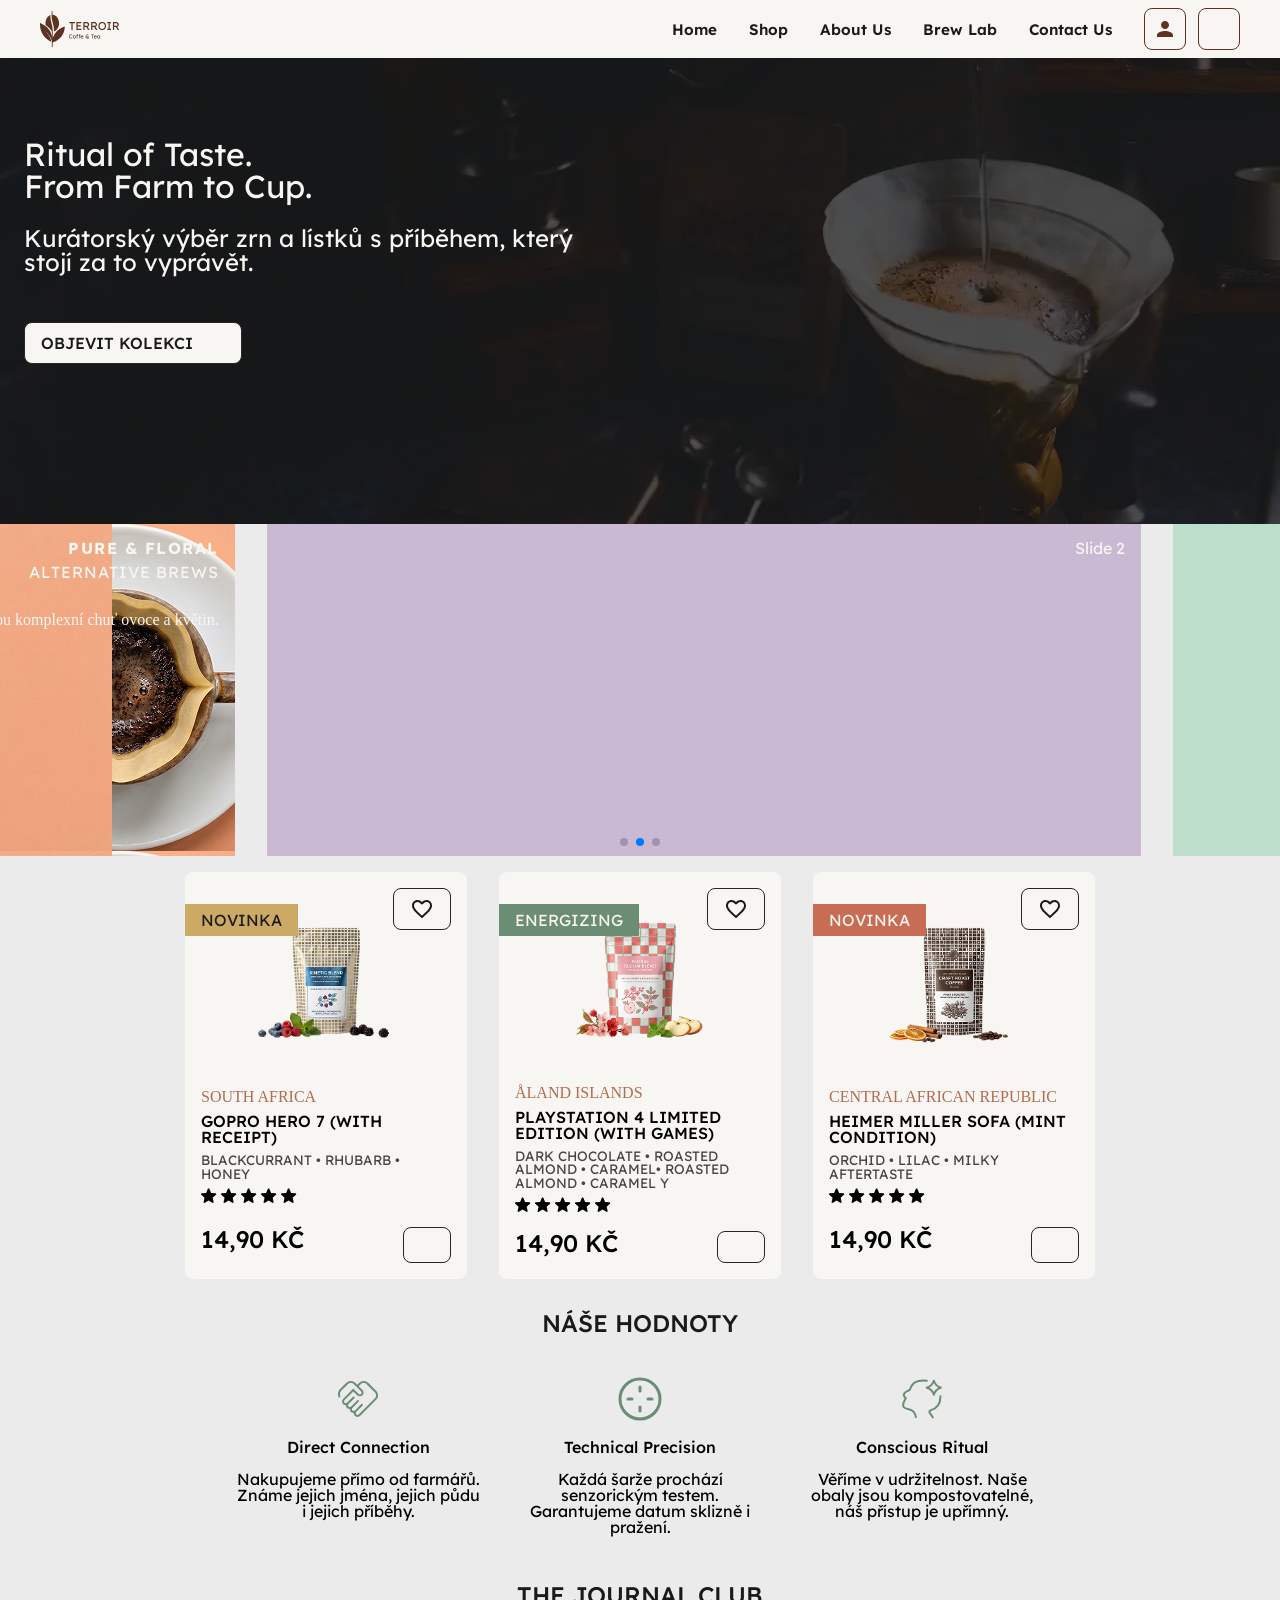
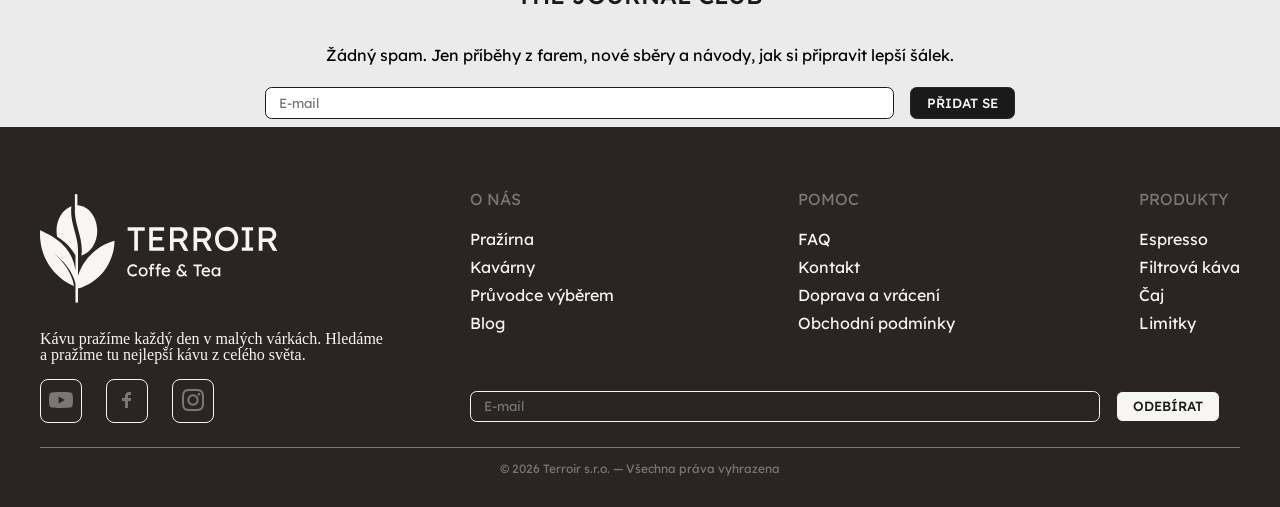
==== commit d658e334: "Home page without swiper" ====
--- a/index.html
+++ b/index.html
@@ -6,7 +6,7 @@
     <meta name="viewport" content="width=device-width, initial-scale=1.0">
     <title>Terroir - Home</title>
     <link rel="stylesheet" href="./styles/style.css">
-    <link rel="icon" type="image/svg+xml" href="/media/icons/icon__logo--no-text.svg">
+<link rel="stylesheet" href="https://cdn.jsdelivr.net/npm/swiper@11/swiper-bundle.min.css" />    <link rel="icon" type="image/svg+xml" href="/media/icons/icon__logo--no-text.svg">
 </head>
 
 <body>
@@ -70,13 +70,194 @@
     </header>
 
     <section class="hero">
-        <h1 class="heading">Ritual of Taste. <span class="breakline">From Farm to Cup.</span></h1>
-        <p class="hero__text">Kurátorský výběr zrn a lístků s příběhem, který stojí za to vyprávět.</p>
-        <a href="#" class="btn btn--light">Objevit kolekci <svg width="24" height="24" class="icon">
-                <use href="./media/icons/icon__arrow-right.svg"></use>
-            </svg></a>
+        <picture>
+            <source media="(min-width: 768px)" srcset="./media/hero__bg/hero__desktop.webp" type="image/webp">
+
+            <source media="(min-width: 768px)" srcset="./media/hero__bg/hero__desktop.png" type="image/png">
+
+            <source srcset="./media/hero__bg/hero__mobile.webp" type="image/webp">
+
+            <img src="./media/hero__bg/hero__mobile.png" alt="Background image as a cup of coffe being filtered"
+                class="bg-image">
+        </picture>
+        <div class="hero__content">
+            <h1 class="heading">Ritual of Taste. <span class="breakline">From Farm to Cup.</span></h1>
+            <p class="hero__text">Kurátorský výběr zrn a lístků s příběhem, který stojí za to vyprávět.</p>
+            <a href="#" class="btn btn--light">Objevit kolekci <svg width="24" height="24" class="icon">
+                    <use href="./media/icons/icon__arrow-right.svg"></use>
+                </svg></a>
+        </div>
     </section>
 
+
+  <section class="swiper">
+  <div class="swiper-wrapper">
+    <!-- Slides -->
+    <div class="swiper-slide swiper__craft">
+        <!-- <picture>
+            <source src="./media/fast-choise/craft.webp" type="image/webp">
+            <img src="./media/fast-choise/craft.png" width="376" height="327" alt="Craft coffe">
+        </picture> -->
+        <h3 class="fast-choise__title">Pure & Floral</h3>
+        <p class="fast-choise__subtitle">Alternative Brews</p>
+        <p class="fast-choise__text">Světle pražená jednodruhová zrna s jasnou aciditou, která rozvinou komplexní chuť ovoce a květin.</p>
+    </div>
+    <div class="swiper-slide swiper__tea">Slide 2</div>
+    <div class="swiper-slide swiper__latte">Slide 3</div>
+  </div>
+  <div class="swiper-pagination"></div>
+    </section>
+
+
+    <section class="product-list">
+        <article class="product__card">
+            <header class="product__header">
+                <p class="product__tag tag--golden">novinka</p>
+                <a href="#" class="btn btn--outline btn--favorite">
+                    <svg width="24" height="24" viewBox="0 0 24 24" fill="none" xmlns="http://www.w3.org/2000/svg">
+                        <path
+                        d="M16.5 3C14.76 3 13.09 3.81 12 5.09C10.91 3.81 9.24 3 7.5 3C4.42 3 2 5.42 2 8.5C2 12.28 5.4 15.36 10.55 20.04L12 21.35L13.45 20.03C18.6 15.36 22 12.28 22 8.5C22 5.42 19.58 3 16.5 3ZM12.1 18.55L12 18.65L11.9 18.55C7.14 14.24 4 11.39 4 8.5C4 6.5 5.5 5 7.5 5C9.04 5 10.54 5.99 11.07 7.36H12.94C13.46 5.99 14.96 5 16.5 5C18.5 5 20 6.5 20 8.5C20 11.39 16.86 14.24 12.1 18.55Z"
+                        fill="currentColor" />
+                    </svg>
+                </a>
+                
+                <picture>
+                    <source src="./media/" type="image/webp">
+                    <img src="./media/product/Product__image.png" alt="Coffe" class="product__img">
+                </picture>
+            </header>
+            <div class="product__body">
+                <p class="product-card__country">South Africa</p>
+                <p class="product-card__title">Gopro hero 7 (with receipt)</p>
+                <p class="product-card__tastes">Blackcurrant • Rhubarb • Honey</p>
+                <div class="product-card__stars">
+                    <img src="./media/icons/icon__star--filled.svg" alt="" height="16" width="16">
+                    <img src="./media/icons/icon__star--filled.svg" alt="" height="16" width="16">
+                    <img src="./media/icons/icon__star--filled.svg" alt="" height="16" width="16">
+                    <img src="./media/icons/icon__star--filled.svg" alt="" height="16" width="16">
+                    <img src="./media/icons/icon__star--filled.svg" alt="" height="16" width="16">
+                </div>
+            </div>
+            <footer class="product__footer">
+                <p class="product__price">14,90&nbsp;KČ</p>
+                <a href="" class="btn btn--outline">
+                    <svg width="14" height="14">
+                        <use href="./media/icons/icon__add.svg"></use>
+                    </svg>
+                </a>
+            </footer>
+        </article>
+             <article class="product__card">
+            <header class="product__header">
+                <p class="product__tag tag--lime">Energizing</p>
+                <a href="#" class="btn btn--outline btn--favorite">
+                    <svg width="24" height="24" viewBox="0 0 24 24" fill="none" xmlns="http://www.w3.org/2000/svg">
+                        <path
+                        d="M16.5 3C14.76 3 13.09 3.81 12 5.09C10.91 3.81 9.24 3 7.5 3C4.42 3 2 5.42 2 8.5C2 12.28 5.4 15.36 10.55 20.04L12 21.35L13.45 20.03C18.6 15.36 22 12.28 22 8.5C22 5.42 19.58 3 16.5 3ZM12.1 18.55L12 18.65L11.9 18.55C7.14 14.24 4 11.39 4 8.5C4 6.5 5.5 5 7.5 5C9.04 5 10.54 5.99 11.07 7.36H12.94C13.46 5.99 14.96 5 16.5 5C18.5 5 20 6.5 20 8.5C20 11.39 16.86 14.24 12.1 18.55Z"
+                        fill="currentColor" />
+                    </svg>
+                </a>
+                
+                <picture>
+                    <source src="./media/" type="image/webp">
+                    <img src="./media/product/Product__image2.png" alt="Coffe" class="product__img">
+                </picture>
+            </header>
+            <div class="product__body">
+                <p class="product-card__country">Åland Islands</p>
+                <p class="product-card__title">Playstation 4 Limited Edition (with games)</p>
+                <p class="product-card__tastes">Dark Chocolate • Roasted Almond • Caramel• Roasted Almond • Caramel y</p>
+                <div class="product-card__stars">
+                    <img src="./media/icons/icon__star--filled.svg" alt="" height="16" width="16">
+                    <img src="./media/icons/icon__star--filled.svg" alt="" height="16" width="16">
+                    <img src="./media/icons/icon__star--filled.svg" alt="" height="16" width="16">
+                    <img src="./media/icons/icon__star--filled.svg" alt="" height="16" width="16">
+                    <img src="./media/icons/icon__star--filled.svg" alt="" height="16" width="16">
+                </div>
+            </div>
+            <footer class="product__footer">
+                <p class="product__price">14,90&nbsp;KČ</p>
+                <a href="" class="btn btn--outline">
+                    <svg width="14" height="14">
+                        <use href="./media/icons/icon__add.svg"></use>
+                    </svg>
+                </a>
+            </footer>
+        </article>
+             <article class="product__card">
+            <header class="product__header">
+                <p class="product__tag tag--red">novinka</p>
+                <a href="#" class="btn btn--outline btn--favorite">
+                    <svg width="24" height="24" viewBox="0 0 24 24" fill="none" xmlns="http://www.w3.org/2000/svg">
+                        <path
+                        d="M16.5 3C14.76 3 13.09 3.81 12 5.09C10.91 3.81 9.24 3 7.5 3C4.42 3 2 5.42 2 8.5C2 12.28 5.4 15.36 10.55 20.04L12 21.35L13.45 20.03C18.6 15.36 22 12.28 22 8.5C22 5.42 19.58 3 16.5 3ZM12.1 18.55L12 18.65L11.9 18.55C7.14 14.24 4 11.39 4 8.5C4 6.5 5.5 5 7.5 5C9.04 5 10.54 5.99 11.07 7.36H12.94C13.46 5.99 14.96 5 16.5 5C18.5 5 20 6.5 20 8.5C20 11.39 16.86 14.24 12.1 18.55Z"
+                        fill="currentColor" />
+                    </svg>
+                </a>
+                
+                <picture>
+                    <source src="./media/" type="image/webp">
+                    <img src="./media/product/Product__image3.png" alt="Coffe" class="product__img">
+                </picture>
+            </header>
+            <div class="product__body">
+                <p class="product-card__country">Central African Republic</p>
+                <p class="product-card__title">Heimer Miller Sofa (Mint Condition)</p>
+                <p class="product-card__tastes">Orchid • Lilac • Milky Aftertaste</p>
+                <div class="product-card__stars">
+                    <img src="./media/icons/icon__star--filled.svg" alt="" height="16" width="16">
+                    <img src="./media/icons/icon__star--filled.svg" alt="" height="16" width="16">
+                    <img src="./media/icons/icon__star--filled.svg" alt="" height="16" width="16">
+                    <img src="./media/icons/icon__star--filled.svg" alt="" height="16" width="16">
+                    <img src="./media/icons/icon__star--filled.svg" alt="" height="16" width="16">
+                </div>
+            </div>
+            <footer class="product__footer">
+                <p class="product__price">14,90&nbsp;KČ</p>
+                <a href="" class="btn btn--outline">
+                    <svg width="14" height="14">
+                        <use href="./media/icons/icon__add.svg"></use>
+                    </svg>
+                </a>
+            </footer>
+        </article>
+    </section>
+    <section class="hodnoty">
+        <h2 class="section--title">NÁŠE Hodnoty</h2>
+        <div class="hodnoty__wrap">
+            <div class="hodnoty__item">
+                <img class="hodnoty__icon" width='48' height='48'
+                    src="./media/icons/Hodnoty/material-symbols-light--handshake-outline 1.svg">
+                <h3 class="hodnoty__subheader">Direct Connection</h3>
+                <p class="hodmoty__text">Nakupujeme přímo od farmářů. Známe jejich jména, jejich půdu i jejich příběhy.
+                </p>
+            </div>
+            <div class="hodnoty__item">
+                <img class="hodnoty__icon" width='48' height='48'
+                    src="./media/icons/Hodnoty/iconoir--precision-tool 1.svg">
+                <h3 class="hodnoty__subheader">Technical Precision</h3>
+                <p class="hodmoty__text">Každá šarže prochází senzorickým testem. Garantujeme datum sklizně i pražení.
+                </p>
+            </div>
+            <div class="hodnoty__item">
+                <img class="hodnoty__icon" width='48' height='48'
+                    src="./media/icons/Hodnoty/arcticons--mind-space 1.svg">
+                <h3 class="hodnoty__subheader">Conscious Ritual</h3>
+                <p class="hodmoty__text">Věříme v udržitelnost. Naše obaly jsou kompostovatelné, náš přístup je upřímný.
+                </p>
+            </div>
+        </div>
+    </section>
+
+    <section class="newsletter">
+        <h2 class="section--title">The Journal Club</h2>
+        <p class="newsletter__text">Žádný spam. Jen příběhy z farem, nové sběry a návody, jak si připravit lepší šálek.
+        </p>
+        <form action="#" class="form newsletter__form" method="POST">
+            <input type="text" class="newsletter__input input__text" placeholder="E-mail">
+            <button type="submit" class="btn btn--dark">Přidat se</button></form>
+    </section>
+    
     <footer class="footer">
         <div class="footer__content">
             <div class="footer__layout">
@@ -142,10 +323,10 @@
                 </div>
 
                 <div class="footer__newsletter">
-                    <form class="footer__form" action="#" method="POST">
-                        <input type="email" class="footer__input" placeholder="E-mail" required
+                    <form class="form" action="#" method="POST">
+                        <input type="email" class="input__text footer__input" placeholder="E-mail" required
                             aria-label="Vaše e-mailová adresa">
-                        <button type="submit" class="footer__btn">Odebírat</button>
+                        <button type="submit" class="btn footer__btn">Odebírat</button>
                     </form>
                 </div>
 
@@ -244,6 +425,7 @@
         </div>
     </footer>
 
+    <script src="https://cdn.jsdelivr.net/npm/swiper@11/swiper-bundle.min.js"></script>
     <script src="./scripts/script.js"></script>
 </body>
 
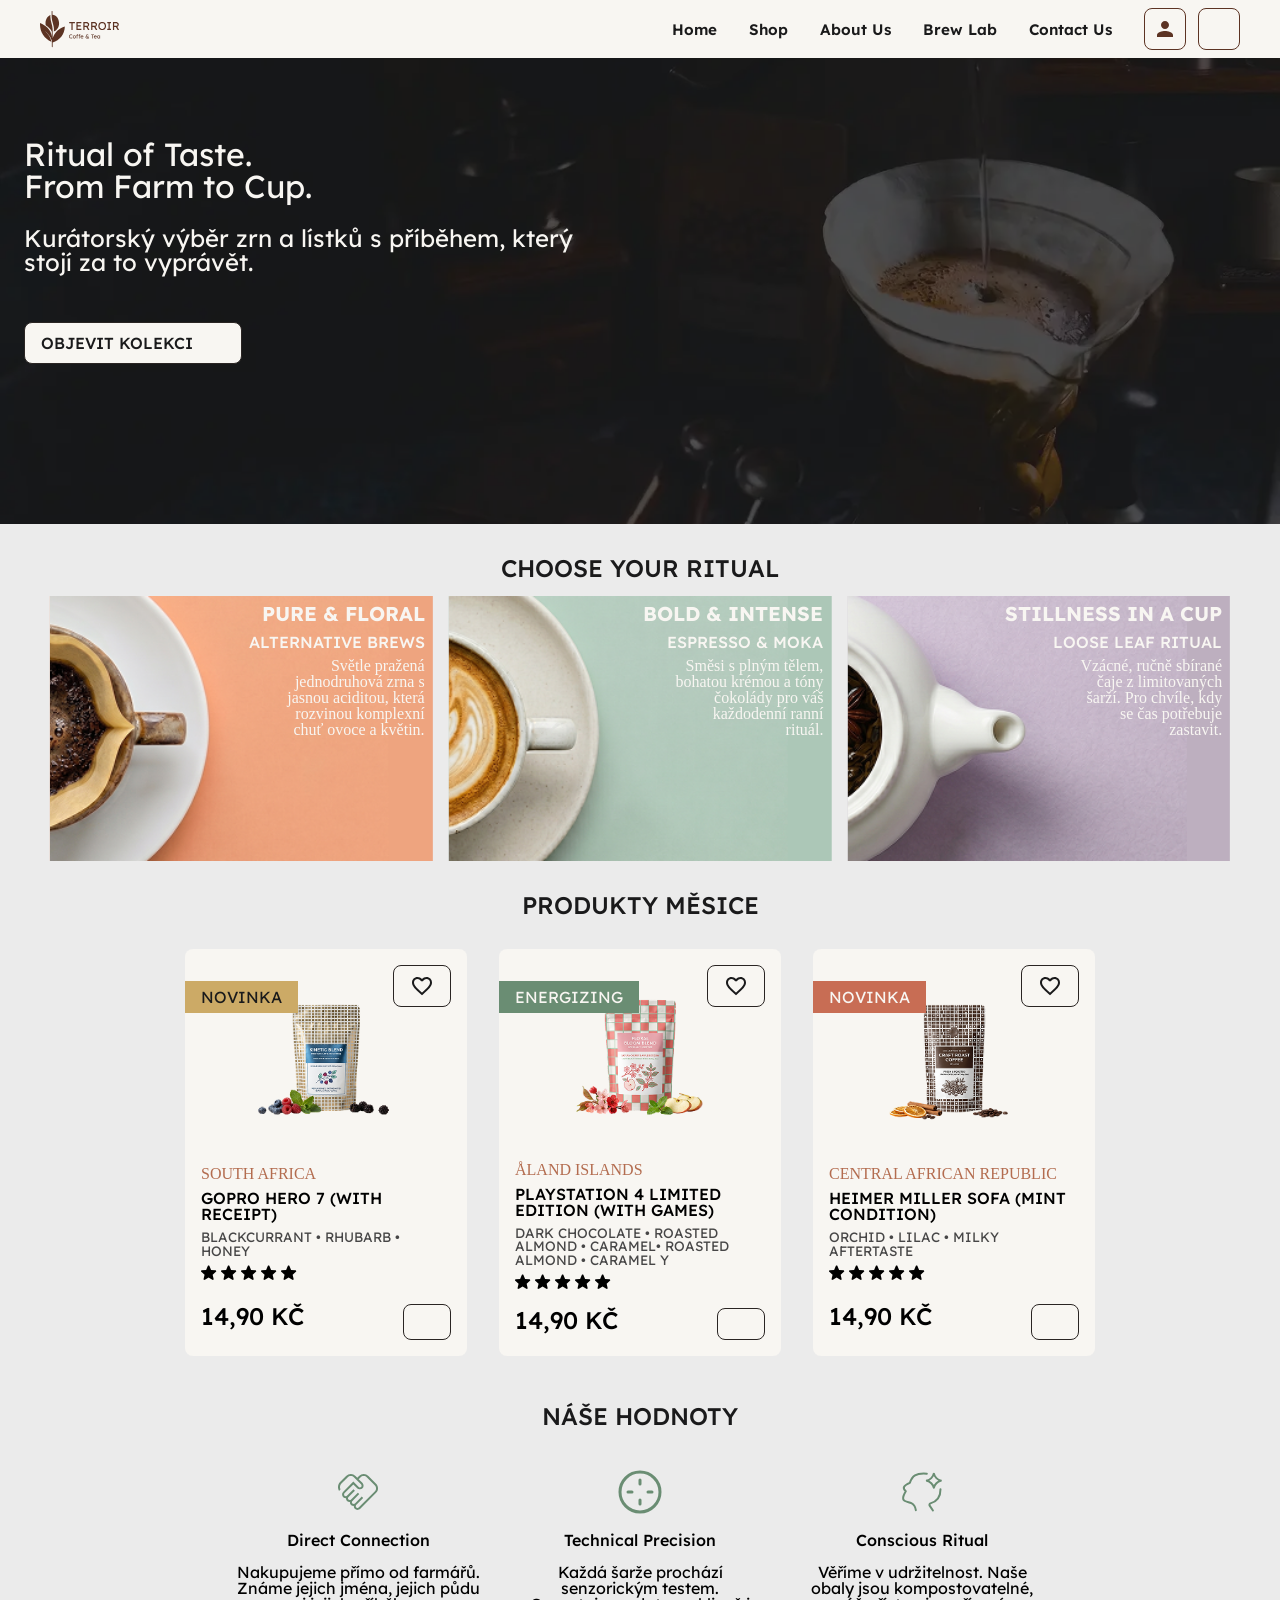
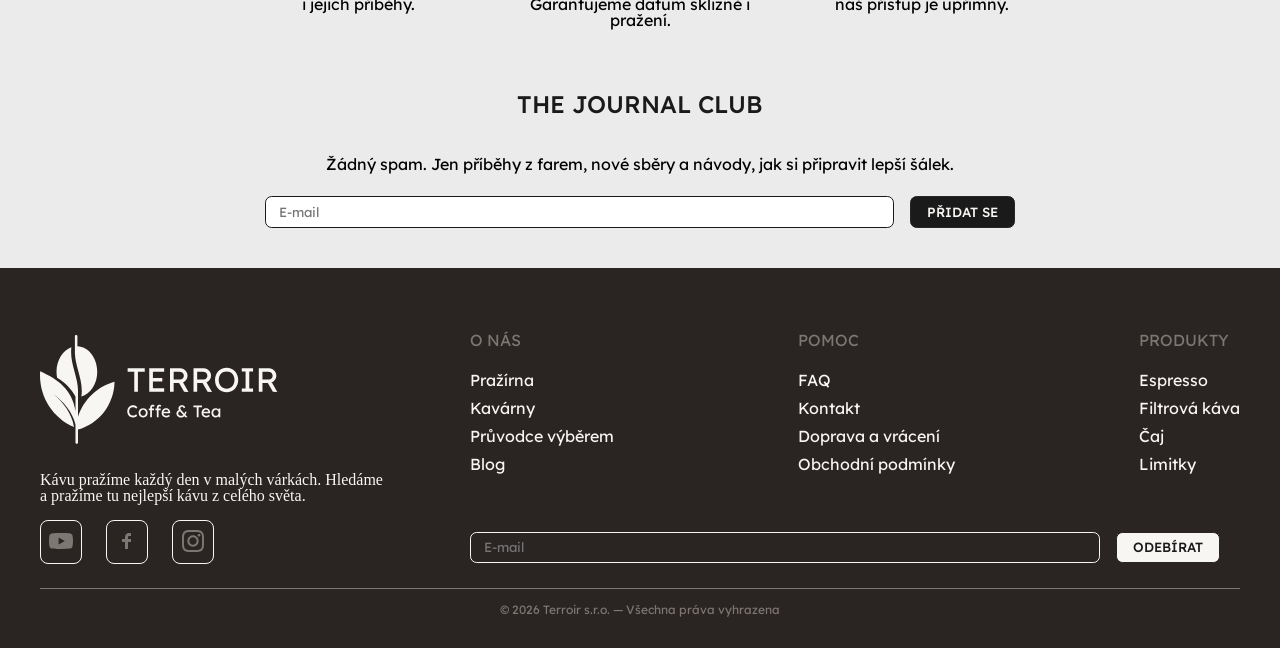
==== commit 65f7dc6a: "Dodelany swiper, male upravy" ====
--- a/index.html
+++ b/index.html
@@ -6,7 +6,8 @@
     <meta name="viewport" content="width=device-width, initial-scale=1.0">
     <title>Terroir - Home</title>
     <link rel="stylesheet" href="./styles/style.css">
-<link rel="stylesheet" href="https://cdn.jsdelivr.net/npm/swiper@11/swiper-bundle.min.css" />    <link rel="icon" type="image/svg+xml" href="/media/icons/icon__logo--no-text.svg">
+    <link rel="stylesheet" href="https://cdn.jsdelivr.net/npm/swiper@11/swiper-bundle.min.css" />
+    <link rel="icon" type="image/svg+xml" href="./media/icons/icon__logo--no-text.svg">
 </head>
 
 <body>
@@ -89,141 +90,155 @@
         </div>
     </section>
 
-
-  <section class="swiper">
-  <div class="swiper-wrapper">
-    <!-- Slides -->
-    <div class="swiper-slide swiper__craft">
-        <!-- <picture>
-            <source src="./media/fast-choise/craft.webp" type="image/webp">
-            <img src="./media/fast-choise/craft.png" width="376" height="327" alt="Craft coffe">
-        </picture> -->
-        <h3 class="fast-choise__title">Pure & Floral</h3>
-        <p class="fast-choise__subtitle">Alternative Brews</p>
-        <p class="fast-choise__text">Světle pražená jednodruhová zrna s jasnou aciditou, která rozvinou komplexní chuť ovoce a květin.</p>
-    </div>
-    <div class="swiper-slide swiper__tea">Slide 2</div>
-    <div class="swiper-slide swiper__latte">Slide 3</div>
-  </div>
-  <div class="swiper-pagination"></div>
+    <section class="fast-choise">
+        <h2 class="section--title">Choose your Ritual</h2>
+        <div class="swiper">
+            <div class="swiper-wrapper">
+                <!-- Slides -->
+                <div href="#" class="swiper-slide swiper__craft">
+                    <h3 class="fast-choise__title">Pure & Floral</h3>
+                    <p class="fast-choise__subtitle">Alternative Brews</p>
+                    <p class="fast-choise__text">Světle pražená jednodruhová zrna s jasnou aciditou, která rozvinou
+                        komplexní chuť ovoce a květin.</p>
+                </div>
+                <div href="#" class="swiper-slide swiper__latte">
+                    <h3 class="fast-choise__title">BOLD & INTENSE</h3>
+                    <p class="fast-choise__subtitle">ESPRESSO & MOKA</p>
+                    <p class="fast-choise__text">Směsi s plným tělem, bohatou krémou a tóny čokolády pro váš každodenní
+                        ranní rituál.</p>
+                </div>
+                <div href="#" class="swiper-slide swiper__tea">
+                    <h3 class="fast-choise__title">STILLNESS IN A CUP</h3>
+                    <p class="fast-choise__subtitle">LOOSE LEAF RITUAL</p>
+                    <p class="fast-choise__text">Vzácné, ručně sbírané čaje z limitovaných šarží. Pro chvíle, kdy se čas
+                        potřebuje zastavit.</p>
+
+                </div>
+            </div>
+            <div class="swiper-pagination"></div>
+        </div>
     </section>
 
-
-    <section class="product-list">
-        <article class="product__card">
-            <header class="product__header">
-                <p class="product__tag tag--golden">novinka</p>
-                <a href="#" class="btn btn--outline btn--favorite">
-                    <svg width="24" height="24" viewBox="0 0 24 24" fill="none" xmlns="http://www.w3.org/2000/svg">
-                        <path
-                        d="M16.5 3C14.76 3 13.09 3.81 12 5.09C10.91 3.81 9.24 3 7.5 3C4.42 3 2 5.42 2 8.5C2 12.28 5.4 15.36 10.55 20.04L12 21.35L13.45 20.03C18.6 15.36 22 12.28 22 8.5C22 5.42 19.58 3 16.5 3ZM12.1 18.55L12 18.65L11.9 18.55C7.14 14.24 4 11.39 4 8.5C4 6.5 5.5 5 7.5 5C9.04 5 10.54 5.99 11.07 7.36H12.94C13.46 5.99 14.96 5 16.5 5C18.5 5 20 6.5 20 8.5C20 11.39 16.86 14.24 12.1 18.55Z"
-                        fill="currentColor" />
-                    </svg>
-                </a>
-                
-                <picture>
-                    <source src="./media/" type="image/webp">
-                    <img src="./media/product/Product__image.png" alt="Coffe" class="product__img">
-                </picture>
-            </header>
-            <div class="product__body">
-                <p class="product-card__country">South Africa</p>
-                <p class="product-card__title">Gopro hero 7 (with receipt)</p>
-                <p class="product-card__tastes">Blackcurrant • Rhubarb • Honey</p>
-                <div class="product-card__stars">
-                    <img src="./media/icons/icon__star--filled.svg" alt="" height="16" width="16">
-                    <img src="./media/icons/icon__star--filled.svg" alt="" height="16" width="16">
-                    <img src="./media/icons/icon__star--filled.svg" alt="" height="16" width="16">
-                    <img src="./media/icons/icon__star--filled.svg" alt="" height="16" width="16">
-                    <img src="./media/icons/icon__star--filled.svg" alt="" height="16" width="16">
-                </div>
-            </div>
-            <footer class="product__footer">
-                <p class="product__price">14,90&nbsp;KČ</p>
-                <a href="" class="btn btn--outline">
-                    <svg width="14" height="14">
-                        <use href="./media/icons/icon__add.svg"></use>
-                    </svg>
-                </a>
-            </footer>
-        </article>
-             <article class="product__card">
-            <header class="product__header">
-                <p class="product__tag tag--lime">Energizing</p>
-                <a href="#" class="btn btn--outline btn--favorite">
-                    <svg width="24" height="24" viewBox="0 0 24 24" fill="none" xmlns="http://www.w3.org/2000/svg">
-                        <path
-                        d="M16.5 3C14.76 3 13.09 3.81 12 5.09C10.91 3.81 9.24 3 7.5 3C4.42 3 2 5.42 2 8.5C2 12.28 5.4 15.36 10.55 20.04L12 21.35L13.45 20.03C18.6 15.36 22 12.28 22 8.5C22 5.42 19.58 3 16.5 3ZM12.1 18.55L12 18.65L11.9 18.55C7.14 14.24 4 11.39 4 8.5C4 6.5 5.5 5 7.5 5C9.04 5 10.54 5.99 11.07 7.36H12.94C13.46 5.99 14.96 5 16.5 5C18.5 5 20 6.5 20 8.5C20 11.39 16.86 14.24 12.1 18.55Z"
-                        fill="currentColor" />
-                    </svg>
-                </a>
-                
-                <picture>
-                    <source src="./media/" type="image/webp">
-                    <img src="./media/product/Product__image2.png" alt="Coffe" class="product__img">
-                </picture>
-            </header>
-            <div class="product__body">
-                <p class="product-card__country">Åland Islands</p>
-                <p class="product-card__title">Playstation 4 Limited Edition (with games)</p>
-                <p class="product-card__tastes">Dark Chocolate • Roasted Almond • Caramel• Roasted Almond • Caramel y</p>
-                <div class="product-card__stars">
-                    <img src="./media/icons/icon__star--filled.svg" alt="" height="16" width="16">
-                    <img src="./media/icons/icon__star--filled.svg" alt="" height="16" width="16">
-                    <img src="./media/icons/icon__star--filled.svg" alt="" height="16" width="16">
-                    <img src="./media/icons/icon__star--filled.svg" alt="" height="16" width="16">
-                    <img src="./media/icons/icon__star--filled.svg" alt="" height="16" width="16">
-                </div>
-            </div>
-            <footer class="product__footer">
-                <p class="product__price">14,90&nbsp;KČ</p>
-                <a href="" class="btn btn--outline">
-                    <svg width="14" height="14">
-                        <use href="./media/icons/icon__add.svg"></use>
-                    </svg>
-                </a>
-            </footer>
-        </article>
-             <article class="product__card">
-            <header class="product__header">
-                <p class="product__tag tag--red">novinka</p>
-                <a href="#" class="btn btn--outline btn--favorite">
-                    <svg width="24" height="24" viewBox="0 0 24 24" fill="none" xmlns="http://www.w3.org/2000/svg">
-                        <path
-                        d="M16.5 3C14.76 3 13.09 3.81 12 5.09C10.91 3.81 9.24 3 7.5 3C4.42 3 2 5.42 2 8.5C2 12.28 5.4 15.36 10.55 20.04L12 21.35L13.45 20.03C18.6 15.36 22 12.28 22 8.5C22 5.42 19.58 3 16.5 3ZM12.1 18.55L12 18.65L11.9 18.55C7.14 14.24 4 11.39 4 8.5C4 6.5 5.5 5 7.5 5C9.04 5 10.54 5.99 11.07 7.36H12.94C13.46 5.99 14.96 5 16.5 5C18.5 5 20 6.5 20 8.5C20 11.39 16.86 14.24 12.1 18.55Z"
-                        fill="currentColor" />
-                    </svg>
-                </a>
-                
-                <picture>
-                    <source src="./media/" type="image/webp">
-                    <img src="./media/product/Product__image3.png" alt="Coffe" class="product__img">
-                </picture>
-            </header>
-            <div class="product__body">
-                <p class="product-card__country">Central African Republic</p>
-                <p class="product-card__title">Heimer Miller Sofa (Mint Condition)</p>
-                <p class="product-card__tastes">Orchid • Lilac • Milky Aftertaste</p>
-                <div class="product-card__stars">
-                    <img src="./media/icons/icon__star--filled.svg" alt="" height="16" width="16">
-                    <img src="./media/icons/icon__star--filled.svg" alt="" height="16" width="16">
-                    <img src="./media/icons/icon__star--filled.svg" alt="" height="16" width="16">
-                    <img src="./media/icons/icon__star--filled.svg" alt="" height="16" width="16">
-                    <img src="./media/icons/icon__star--filled.svg" alt="" height="16" width="16">
-                </div>
-            </div>
-            <footer class="product__footer">
-                <p class="product__price">14,90&nbsp;KČ</p>
-                <a href="" class="btn btn--outline">
-                    <svg width="14" height="14">
-                        <use href="./media/icons/icon__add.svg"></use>
-                    </svg>
-                </a>
-            </footer>
-        </article>
+    <section class="fast--buy">
+
+        <h2 class="section--title">Produkty MĚSICE</h2>
+        <div class="product-list">
+            <article class="product__card">
+                <header class="product__header">
+                    <p class="product__tag tag--golden">novinka</p>
+                    <a href="#" class="btn btn--outline btn--favorite">
+                        <svg width="24" height="24" viewBox="0 0 24 24" fill="none" xmlns="http://www.w3.org/2000/svg">
+                            <path
+                                d="M16.5 3C14.76 3 13.09 3.81 12 5.09C10.91 3.81 9.24 3 7.5 3C4.42 3 2 5.42 2 8.5C2 12.28 5.4 15.36 10.55 20.04L12 21.35L13.45 20.03C18.6 15.36 22 12.28 22 8.5C22 5.42 19.58 3 16.5 3ZM12.1 18.55L12 18.65L11.9 18.55C7.14 14.24 4 11.39 4 8.5C4 6.5 5.5 5 7.5 5C9.04 5 10.54 5.99 11.07 7.36H12.94C13.46 5.99 14.96 5 16.5 5C18.5 5 20 6.5 20 8.5C20 11.39 16.86 14.24 12.1 18.55Z"
+                                fill="currentColor" />
+                        </svg>
+                    </a>
+
+                    <picture>
+                        <source src="./media/" type="image/webp">
+                        <img src="./media/product/Product__image.png" alt="Coffe" class="product__img">
+                    </picture>
+                </header>
+                <div class="product__body">
+                    <p class="product-card__country">South Africa</p>
+                    <p class="product-card__title">Gopro hero 7 (with receipt)</p>
+                    <p class="product-card__tastes">Blackcurrant • Rhubarb • Honey</p>
+                    <div class="product-card__stars">
+                        <img src="./media/icons/icon__star--filled.svg" alt="" height="16" width="16">
+                        <img src="./media/icons/icon__star--filled.svg" alt="" height="16" width="16">
+                        <img src="./media/icons/icon__star--filled.svg" alt="" height="16" width="16">
+                        <img src="./media/icons/icon__star--filled.svg" alt="" height="16" width="16">
+                        <img src="./media/icons/icon__star--filled.svg" alt="" height="16" width="16">
+                    </div>
+                </div>
+                <footer class="product__footer">
+                    <p class="product__price">14,90&nbsp;KČ</p>
+                    <a href="" class="btn btn--outline">
+                        <svg width="14" height="14">
+                            <use href="./media/icons/icon__add.svg"></use>
+                        </svg>
+                    </a>
+                </footer>
+            </article>
+            <article class="product__card">
+                <header class="product__header">
+                    <p class="product__tag tag--lime">Energizing</p>
+                    <a href="#" class="btn btn--outline btn--favorite">
+                        <svg width="24" height="24" viewBox="0 0 24 24" fill="none" xmlns="http://www.w3.org/2000/svg">
+                            <path
+                                d="M16.5 3C14.76 3 13.09 3.81 12 5.09C10.91 3.81 9.24 3 7.5 3C4.42 3 2 5.42 2 8.5C2 12.28 5.4 15.36 10.55 20.04L12 21.35L13.45 20.03C18.6 15.36 22 12.28 22 8.5C22 5.42 19.58 3 16.5 3ZM12.1 18.55L12 18.65L11.9 18.55C7.14 14.24 4 11.39 4 8.5C4 6.5 5.5 5 7.5 5C9.04 5 10.54 5.99 11.07 7.36H12.94C13.46 5.99 14.96 5 16.5 5C18.5 5 20 6.5 20 8.5C20 11.39 16.86 14.24 12.1 18.55Z"
+                                fill="currentColor" />
+                        </svg>
+                    </a>
+
+                    <picture>
+                        <source src="./media/" type="image/webp">
+                        <img src="./media/product/Product__image2.png" alt="Coffe" class="product__img">
+                    </picture>
+                </header>
+                <div class="product__body">
+                    <p class="product-card__country">Åland Islands</p>
+                    <p class="product-card__title">Playstation 4 Limited Edition (with games)</p>
+                    <p class="product-card__tastes">Dark Chocolate • Roasted Almond • Caramel• Roasted Almond • Caramel
+                        y</p>
+                    <div class="product-card__stars">
+                        <img src="./media/icons/icon__star--filled.svg" alt="" height="16" width="16">
+                        <img src="./media/icons/icon__star--filled.svg" alt="" height="16" width="16">
+                        <img src="./media/icons/icon__star--filled.svg" alt="" height="16" width="16">
+                        <img src="./media/icons/icon__star--filled.svg" alt="" height="16" width="16">
+                        <img src="./media/icons/icon__star--filled.svg" alt="" height="16" width="16">
+                    </div>
+                </div>
+                <footer class="product__footer">
+                    <p class="product__price">14,90&nbsp;KČ</p>
+                    <a href="" class="btn btn--outline">
+                        <svg width="14" height="14">
+                            <use href="./media/icons/icon__add.svg"></use>
+                        </svg>
+                    </a>
+                </footer>
+            </article>
+            <article class="product__card">
+                <header class="product__header">
+                    <p class="product__tag tag--red">novinka</p>
+                    <a href="#" class="btn btn--outline btn--favorite">
+                        <svg width="24" height="24" viewBox="0 0 24 24" fill="none" xmlns="http://www.w3.org/2000/svg">
+                            <path
+                                d="M16.5 3C14.76 3 13.09 3.81 12 5.09C10.91 3.81 9.24 3 7.5 3C4.42 3 2 5.42 2 8.5C2 12.28 5.4 15.36 10.55 20.04L12 21.35L13.45 20.03C18.6 15.36 22 12.28 22 8.5C22 5.42 19.58 3 16.5 3ZM12.1 18.55L12 18.65L11.9 18.55C7.14 14.24 4 11.39 4 8.5C4 6.5 5.5 5 7.5 5C9.04 5 10.54 5.99 11.07 7.36H12.94C13.46 5.99 14.96 5 16.5 5C18.5 5 20 6.5 20 8.5C20 11.39 16.86 14.24 12.1 18.55Z"
+                                fill="currentColor" />
+                        </svg>
+                    </a>
+
+                    <picture>
+                        <source src="./media/" type="image/webp">
+                        <img src="./media/product/Product__image3.png" alt="Coffe" class="product__img">
+                    </picture>
+                </header>
+                <div class="product__body">
+                    <p class="product-card__country">Central African Republic</p>
+                    <p class="product-card__title">Heimer Miller Sofa (Mint Condition)</p>
+                    <p class="product-card__tastes">Orchid • Lilac • Milky Aftertaste</p>
+                    <div class="product-card__stars">
+                        <img src="./media/icons/icon__star--filled.svg" alt="" height="16" width="16">
+                        <img src="./media/icons/icon__star--filled.svg" alt="" height="16" width="16">
+                        <img src="./media/icons/icon__star--filled.svg" alt="" height="16" width="16">
+                        <img src="./media/icons/icon__star--filled.svg" alt="" height="16" width="16">
+                        <img src="./media/icons/icon__star--filled.svg" alt="" height="16" width="16">
+                    </div>
+                </div>
+                <footer class="product__footer">
+                    <p class="product__price">14,90&nbsp;KČ</p>
+                    <a href="" class="btn btn--outline">
+                        <svg width="14" height="14">
+                            <use href="./media/icons/icon__add.svg"></use>
+                        </svg>
+                    </a>
+                </footer>
+            </article>
+        </div>
     </section>
-    <section class="hodnoty">
-        <h2 class="section--title">NÁŠE Hodnoty</h2>
+<section class="hodnoty">
+    <h2 class="section--title">NÁŠE Hodnoty</h2>
         <div class="hodnoty__wrap">
             <div class="hodnoty__item">
                 <img class="hodnoty__icon" width='48' height='48'
@@ -247,7 +262,6 @@
                 </p>
             </div>
         </div>
-    </section>
 
     <section class="newsletter">
         <h2 class="section--title">The Journal Club</h2>
@@ -255,9 +269,10 @@
         </p>
         <form action="#" class="form newsletter__form" method="POST">
             <input type="text" class="newsletter__input input__text" placeholder="E-mail">
-            <button type="submit" class="btn btn--dark">Přidat se</button></form>
+            <button type="submit" class="btn btn--dark">Přidat se</button>
+        </form>
     </section>
-    
+
     <footer class="footer">
         <div class="footer__content">
             <div class="footer__layout">
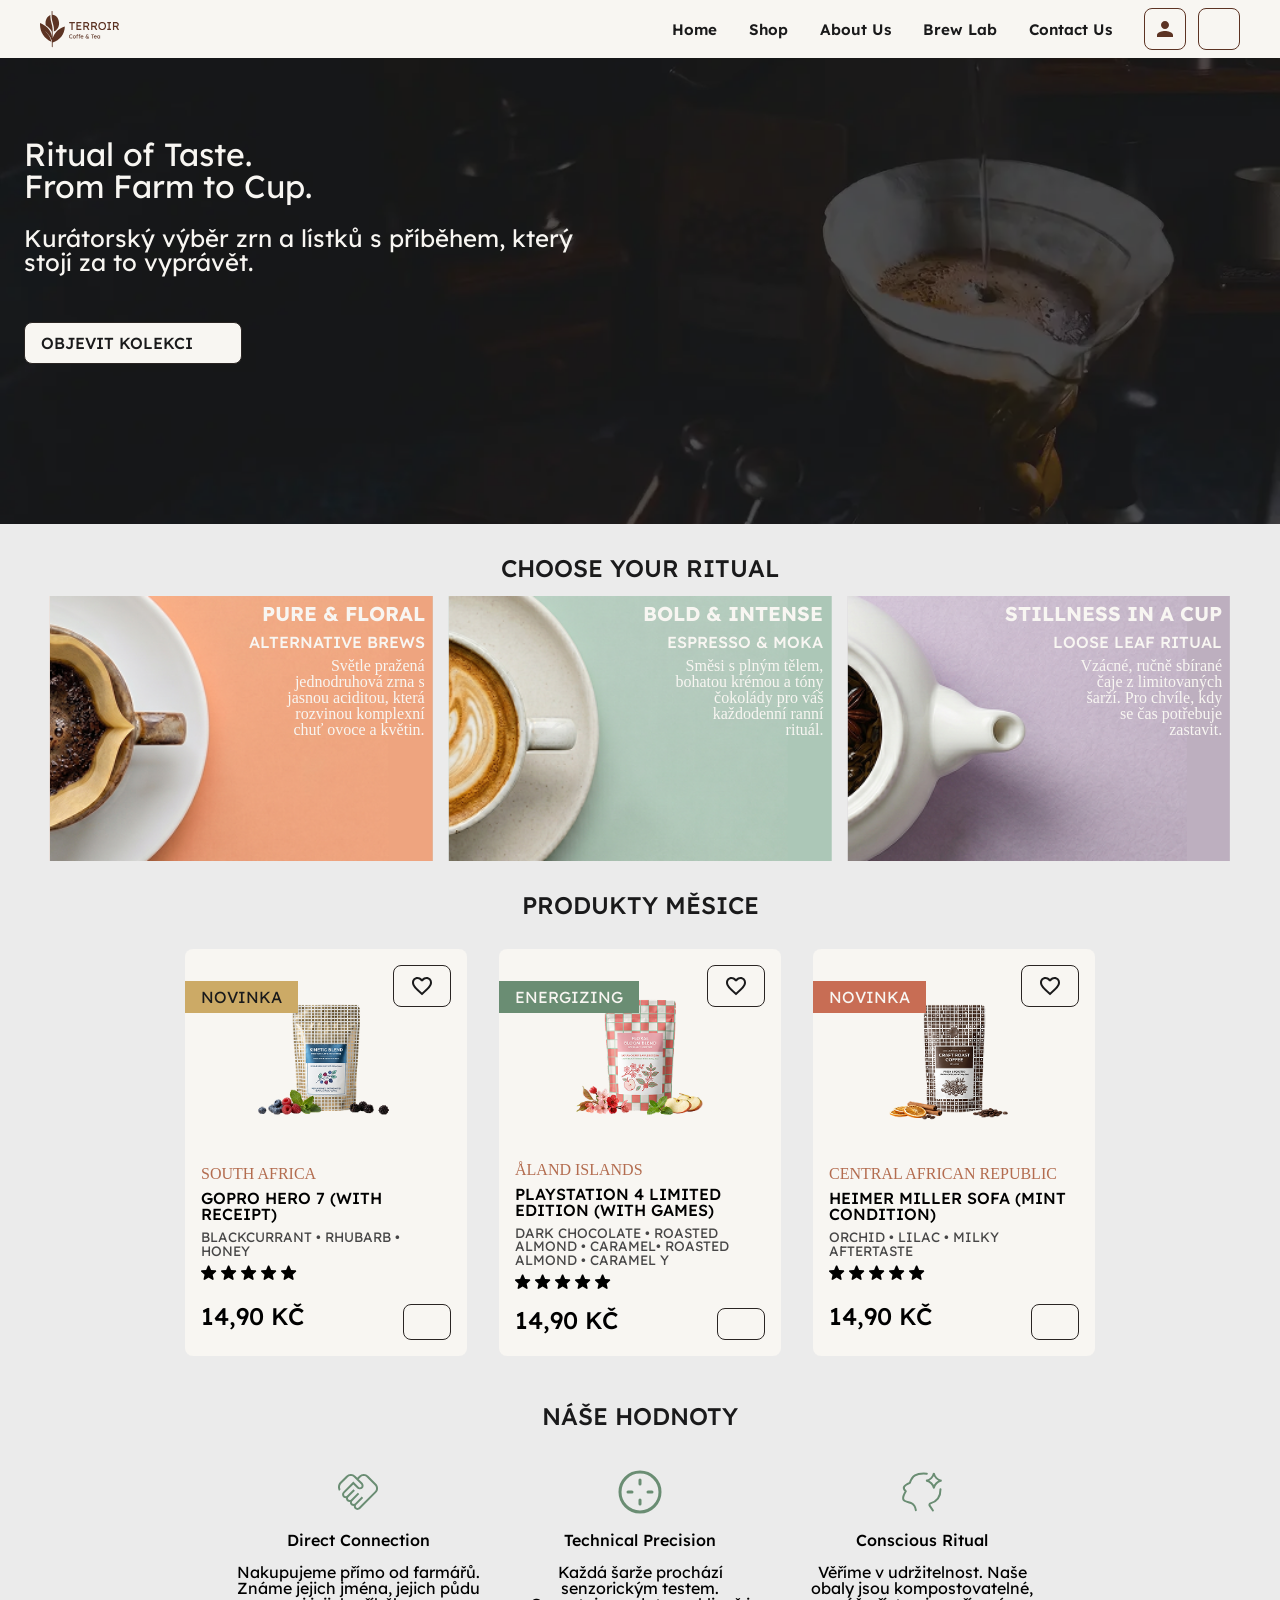
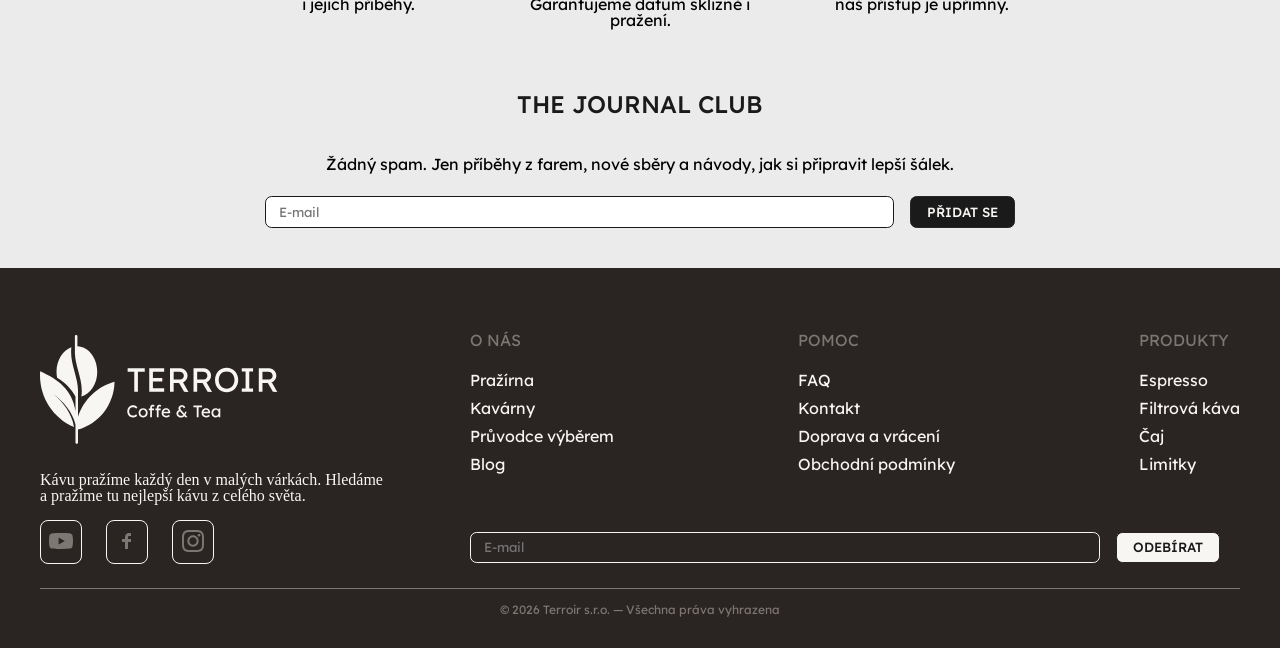
==== commit 7da964c2: "Opravene odkazy" ====
--- a/index.html
+++ b/index.html
@@ -7,7 +7,12 @@
     <title>Terroir - Home</title>
     <link rel="stylesheet" href="./styles/style.css">
     <link rel="stylesheet" href="https://cdn.jsdelivr.net/npm/swiper@11/swiper-bundle.min.css" />
-    <link rel="icon" type="image/svg+xml" href="./media/icons/icon__logo--no-text.svg">
+    <link rel="icon" type="image/png" href="/media/favicon/favicon-96x96.png" sizes="96x96" />
+    <link rel="icon" type="image/svg+xml" href="/media/favicon/favicon.svg" />
+    <link rel="shortcut icon" href="/media/favicon/favicon.ico" />
+    <link rel="apple-touch-icon" sizes="180x180" href="/media/favicon/apple-touch-icon.png" />
+    <meta name="apple-mobile-web-app-title" content="Terroir" />
+    <link rel="manifest" href="/media/favicon/site.webmanifest" />
 </head>
 
 <body>
@@ -30,15 +35,15 @@
             </a>
             <nav class="nav-links" aria-label="Hlavní navigace">
                 <menu>
-                    <li><a href="#" aria-current="page">Home</a></li>
-                    <li><a href="#">Shop</a></li>
-                    <li><a href="#">About Us</a></li>
-                    <li><a href="#">Brew Lab</a></li>
-                    <li><a href="#">Contact Us</a></li>
+                    <li><a href="./index.html" aria-current="page">Home</a></li>
+                    <li><a href="./pages/shop.html">Shop</a></li>
+                    <li><a href="./pages/about_us.html">About Us</a></li>
+                    <li><a href="./pages/brew_lab.html">Brew Lab</a></li>
+                    <li><a href="./pages/contact_us.html">Contact Us</a></li>
                 </menu>
             </nav>
             <div class="nav-actions" role="group" aria-label="Akce v záhlaví">
-                <a class="icon-btn" href="#">
+                <a class="icon-btn" href="./pages/account.html">
                     <svg width="24" height="24" viewBox="0 0 24 24" fill="none" xmlns="http://www.w3.org/2000/svg">
                         <path
                             d="M12 12C14.21 12 16 10.21 16 8C16 5.79 14.21 4 12 4C9.79 4 8 5.79 8 8C8 10.21 9.79 12 12 12ZM12 14C9.33 14 4 15.34 4 18V20H20V18C20 15.34 14.67 14 12 14Z"
@@ -46,7 +51,7 @@
                     </svg>
 
                 </a>
-                <a class="icon-btn" href="#" aria-label="Košík">
+                <a class="icon-btn" href="./pages/account/checkout.html" aria-label="Košík">
                     <svg class="icon" width="24" height="24">
                         <use href="./media/icons/icon__cart.svg"></use>
                     </svg>
@@ -60,11 +65,11 @@
 
             <nav class="mobile-dropdown" id="mobile-menu">
                 <menu>
-                    <li><a href="#" aria-current="page">Home</a></li>
-                    <li><a href="#">Shop</a></li>
-                    <li><a href="#">About Us</a></li>
-                    <li><a href="#">Brew Lab</a></li>
-                    <li><a href="#">Contact Us</a></li>
+                    <li><a href="./index.html" aria-current="page">Home</a></li>
+                    <li><a href="./pages/shop.html">Shop</a></li>
+                    <li><a href="./pages/about_us.html">About Us</a></li>
+                    <li><a href="./pages/brew_lab.html">Brew Lab</a></li>
+                    <li><a href="./pages/contact_us.html">Contact Us</a></li>
                 </menu>
             </nav>
         </div>
@@ -237,8 +242,8 @@
             </article>
         </div>
     </section>
-<section class="hodnoty">
-    <h2 class="section--title">NÁŠE Hodnoty</h2>
+    <section class="hodnoty">
+        <h2 class="section--title">NÁŠE Hodnoty</h2>
         <div class="hodnoty__wrap">
             <div class="hodnoty__item">
                 <img class="hodnoty__icon" width='48' height='48'
@@ -263,185 +268,186 @@
             </div>
         </div>
 
-    <section class="newsletter">
-        <h2 class="section--title">The Journal Club</h2>
-        <p class="newsletter__text">Žádný spam. Jen příběhy z farem, nové sběry a návody, jak si připravit lepší šálek.
-        </p>
-        <form action="#" class="form newsletter__form" method="POST">
-            <input type="text" class="newsletter__input input__text" placeholder="E-mail">
-            <button type="submit" class="btn btn--dark">Přidat se</button>
-        </form>
-    </section>
-
-    <footer class="footer">
-        <div class="footer__content">
-            <div class="footer__layout">
-                <div class="footer__brand">
-                    <a href="#" class="footer__logo " aria-label="Terroir Home">
-                        <svg viewBox="0 0 80 38" fill="none" xmlns="http://www.w3.org/2000/svg">
-                            <path fill-rule="evenodd" clip-rule="evenodd"
-                                d="M10.4747 5.05859C10.0949 7.93807 10.8034 10.5996 11.4933 13.1387C12.0578 15.2161 12.6045 17.2122 12.6622 19.2783C12.6627 19.2864 12.6652 19.2945 12.6652 19.3027V28.2842C14.4878 22.6081 19.0771 18.1745 24.8458 16.5791C24.7225 24.227 19.5982 30.6307 12.6652 32.5381V36.8564C12.6651 37.0879 12.4777 37.2763 12.2462 37.2764C12.0152 37.2759 11.8274 37.0876 11.8273 36.8564V30.8037C10.7569 26.6408 7.86964 23.2818 4.60462 20.7598C4.4175 20.6159 4.22492 20.4726 4.02845 20.3291C4.21772 20.482 4.40272 20.6352 4.58216 20.7881C7.82716 23.5503 10.564 27.2038 11.2677 31.3613C11.2838 31.4697 11.2981 31.584 11.3097 31.6943C3.99928 28.4357 -0.496912 21.1515 0.0450544 13.0752C5.99153 15.7415 10.7499 19.2096 11.8273 26.3877V21.4883C10.3382 18.8958 8.25472 16.7356 5.70228 15.2715C5.57332 14.6183 5.50404 13.9353 5.50404 13.2324C5.50421 9.33445 7.60852 6.05161 10.4747 5.05859ZM12.0509 0.998047C12.2824 0.99807 12.4699 1.18546 12.4699 1.41699V4.75586C16.1363 4.87389 19.08 8.62214 19.0802 13.2324C19.0802 17.2718 16.8197 20.6492 13.7941 21.5039C14.2532 18.3764 13.4425 15.5147 12.7072 12.8086C12.1981 10.9352 11.7243 9.13256 11.6388 7.29004C11.6354 7.26865 11.632 7.24692 11.632 7.22461V7.02539C11.6258 6.78662 11.6238 6.54716 11.632 6.30664V1.41699C11.632 1.18572 11.8197 0.998496 12.0509 0.998047Z"
-                                fill="currentColor" />
-                            <path
-                                d="M31.4231 19.9503V13.2337H29.2143V12.0616H34.9167V13.2337H32.6402V19.9503H31.4231ZM36.4174 19.9503V12.0616H41.3873V13.2337H37.6346V18.7783H41.3873V19.9503H36.4174ZM36.9697 16.4906V15.3185H40.7675V16.4906H36.9697ZM43.3399 19.9503V12.0616H46.6982C47.149 12.0616 47.5622 12.1743 47.9378 12.3997C48.321 12.6176 48.6253 12.9181 48.8507 13.3013C49.0761 13.6769 49.1888 14.1014 49.1888 14.5747C49.1888 15.003 49.0761 15.4012 48.8507 15.7693C48.6253 16.1374 48.3248 16.4342 47.9491 16.6596C47.5735 16.8775 47.1565 16.9864 46.6982 16.9864H44.557V19.9503H43.3399ZM48.028 19.9503L46.022 16.3891L47.2729 16.1074L49.5043 19.9616L48.028 19.9503ZM44.557 15.8144H46.8109C47.0288 15.8144 47.2241 15.7618 47.3969 15.6566C47.5697 15.5439 47.7049 15.3937 47.8026 15.2058C47.9003 15.0105 47.9491 14.7964 47.9491 14.5635C47.9491 14.3005 47.8853 14.0714 47.7575 13.876C47.6373 13.6732 47.4645 13.5154 47.2391 13.4027C47.0213 13.29 46.7733 13.2337 46.4953 13.2337H44.557V15.8144ZM51.1757 19.9503V12.0616H54.5341C54.9848 12.0616 55.3981 12.1743 55.7737 12.3997C56.1569 12.6176 56.4612 12.9181 56.6866 13.3013C56.9119 13.6769 57.0246 14.1014 57.0246 14.5747C57.0246 15.003 56.9119 15.4012 56.6866 15.7693C56.4612 16.1374 56.1606 16.4342 55.785 16.6596C55.4093 16.8775 54.9924 16.9864 54.5341 16.9864H52.3928V19.9503H51.1757ZM55.8639 19.9503L53.8579 16.3891L55.1088 16.1074L57.3402 19.9616L55.8639 19.9503ZM52.3928 15.8144H54.6468C54.8646 15.8144 55.06 15.7618 55.2328 15.6566C55.4056 15.5439 55.5408 15.3937 55.6385 15.2058C55.7362 15.0105 55.785 14.7964 55.785 14.5635C55.785 14.3005 55.7211 14.0714 55.5934 13.876C55.4732 13.6732 55.3004 13.5154 55.075 13.4027C54.8571 13.29 54.6092 13.2337 54.3312 13.2337H52.3928V15.8144ZM62.2035 20.063C61.6476 20.063 61.1329 19.9616 60.6596 19.7587C60.1938 19.5559 59.7843 19.2741 59.4312 18.9135C59.0856 18.5454 58.8151 18.1171 58.6198 17.6288C58.432 17.1329 58.3381 16.592 58.3381 16.006C58.3381 15.42 58.432 14.8828 58.6198 14.3944C58.8151 13.8986 59.0856 13.4703 59.4312 13.1097C59.7843 12.7416 60.1938 12.4561 60.6596 12.2532C61.1329 12.0504 61.6476 11.9489 62.2035 11.9489C62.7595 11.9489 63.2704 12.0504 63.7362 12.2532C64.2095 12.4561 64.619 12.7416 64.9646 13.1097C65.3177 13.4778 65.5882 13.9098 65.776 14.4057C65.9713 14.894 66.069 15.4275 66.069 16.006C66.069 16.5845 65.9713 17.1217 65.776 17.6175C65.5882 18.1059 65.3177 18.5341 64.9646 18.9022C64.619 19.2704 64.2095 19.5559 63.7362 19.7587C63.2704 19.9616 62.7595 20.063 62.2035 20.063ZM62.2035 18.8797C62.5867 18.8797 62.9361 18.8083 63.2516 18.6656C63.5747 18.5228 63.8526 18.3237 64.0855 18.0683C64.3185 17.8053 64.4988 17.5011 64.6265 17.1555C64.7617 16.8024 64.8293 16.4192 64.8293 16.006C64.8293 15.5928 64.7617 15.2133 64.6265 14.8677C64.4988 14.5146 64.3185 14.2104 64.0855 13.9549C63.8526 13.692 63.5747 13.4891 63.2516 13.3464C62.9361 13.2036 62.5867 13.1322 62.2035 13.1322C61.8204 13.1322 61.4673 13.2036 61.1442 13.3464C60.8286 13.4891 60.5507 13.6882 60.3102 13.9436C60.0773 14.1991 59.897 14.5034 59.7693 14.8565C59.6416 15.2021 59.5777 15.5852 59.5777 16.006C59.5777 16.4192 59.6416 16.8024 59.7693 17.1555C59.897 17.5086 60.0773 17.8129 60.3102 18.0683C60.5507 18.3237 60.8286 18.5228 61.1442 18.6656C61.4673 18.8083 61.8204 18.8797 62.2035 18.8797ZM67.2588 19.9503V18.8234H68.5323V13.1886H67.2588V12.0616H71.0228V13.1886H69.7494V18.8234H71.0228V19.9503H67.2588ZM72.9335 19.9503V12.0616H76.2918C76.7426 12.0616 77.1558 12.1743 77.5315 12.3997C77.9146 12.6176 78.2189 12.9181 78.4443 13.3013C78.6697 13.6769 78.7824 14.1014 78.7824 14.5747C78.7824 15.003 78.6697 15.4012 78.4443 15.7693C78.2189 16.1374 77.9184 16.4342 77.5427 16.6596C77.1671 16.8775 76.7501 16.9864 76.2918 16.9864H74.1506V19.9503H72.9335ZM77.6216 19.9503L75.6156 16.3891L76.8666 16.1074L79.0979 19.9616L77.6216 19.9503ZM74.1506 15.8144H76.4045C76.6224 15.8144 76.8177 15.7618 76.9905 15.6566C77.1633 15.5439 77.2986 15.3937 77.3962 15.2058C77.4939 15.0105 77.5427 14.7964 77.5427 14.5635C77.5427 14.3005 77.4789 14.0714 77.3511 13.876C77.2309 13.6732 77.0581 13.5154 76.8327 13.4027C76.6149 13.29 76.3669 13.2337 76.089 13.2337H74.1506V15.8144Z"
-                                fill="currentColor" />
-                            <path
-                                d="M30.9723 28.4744C30.6981 28.4744 30.4464 28.4256 30.2173 28.3279C29.9881 28.2303 29.789 28.0913 29.62 27.911C29.4509 27.7269 29.3194 27.5109 29.2255 27.263C29.1354 27.015 29.0903 26.7427 29.0903 26.4459C29.0903 26.1642 29.1391 25.9031 29.2368 25.6627C29.3382 25.4185 29.4772 25.2044 29.6538 25.0203C29.8303 24.8362 30.0351 24.6935 30.268 24.5921C30.5009 24.4906 30.7526 24.4399 31.023 24.4399C31.2146 24.4399 31.4006 24.47 31.5809 24.5301C31.7649 24.5864 31.9302 24.6672 32.0767 24.7724C32.227 24.8738 32.3491 24.9903 32.443 25.1217L32.0373 25.5444C31.9283 25.4354 31.8175 25.3453 31.7048 25.2739C31.5959 25.1988 31.4832 25.1424 31.3667 25.1048C31.2541 25.0673 31.1395 25.0485 31.023 25.0485C30.839 25.0485 30.6662 25.0842 30.5046 25.1556C30.3469 25.2232 30.2079 25.319 30.0877 25.4429C29.9712 25.5669 29.8792 25.7153 29.8115 25.8881C29.7439 26.0571 29.7101 26.2431 29.7101 26.4459C29.7101 26.66 29.7421 26.8554 29.8059 27.0319C29.8735 27.2047 29.9674 27.3531 30.0877 27.4771C30.2079 27.601 30.3506 27.6968 30.5159 27.7645C30.6849 27.8283 30.8709 27.8602 31.0737 27.8602C31.1977 27.8602 31.3198 27.8433 31.44 27.8095C31.5602 27.7757 31.6729 27.7269 31.7781 27.663C31.8833 27.5992 31.9791 27.524 32.0655 27.4376L32.3697 27.9335C32.2833 28.0349 32.165 28.127 32.0147 28.2096C31.8682 28.2922 31.703 28.358 31.5189 28.4068C31.3386 28.4519 31.1564 28.4744 30.9723 28.4744ZM34.3797 28.4744C34.0905 28.4744 33.8313 28.4087 33.6021 28.2772C33.3767 28.142 33.1983 27.9598 33.0668 27.7306C32.9353 27.4977 32.8696 27.2329 32.8696 26.9361C32.8696 26.6394 32.9353 26.3764 33.0668 26.1473C33.1983 25.9144 33.3767 25.7322 33.6021 25.6007C33.8313 25.4655 34.0905 25.3978 34.3797 25.3978C34.6652 25.3978 34.9207 25.4655 35.1461 25.6007C35.3752 25.7322 35.5555 25.9144 35.687 26.1473C35.8185 26.3764 35.8842 26.6394 35.8842 26.9361C35.8842 27.2329 35.8185 27.4977 35.687 27.7306C35.5555 27.9598 35.3752 28.142 35.1461 28.2772C34.9207 28.4087 34.6652 28.4744 34.3797 28.4744ZM34.3797 27.9448C34.5563 27.9448 34.7141 27.9016 34.853 27.8152C34.992 27.725 35.101 27.6048 35.1799 27.4545C35.2588 27.3005 35.2963 27.1277 35.2926 26.9361C35.2963 26.7408 35.2588 26.568 35.1799 26.4177C35.101 26.2637 34.992 26.1435 34.853 26.0571C34.7141 25.9707 34.5563 25.9275 34.3797 25.9275C34.2032 25.9275 34.0435 25.9726 33.9008 26.0628C33.7618 26.1492 33.6528 26.2694 33.574 26.4234C33.4951 26.5736 33.4575 26.7446 33.4613 26.9361C33.4575 27.1277 33.4951 27.3005 33.574 27.4545C33.6528 27.6048 33.7618 27.725 33.9008 27.8152C34.0435 27.9016 34.2032 27.9448 34.3797 27.9448ZM36.7278 28.4181V25.1274C36.7278 24.9583 36.7653 24.8081 36.8405 24.6766C36.9156 24.5451 37.0189 24.4418 37.1504 24.3667C37.2818 24.2916 37.434 24.254 37.6068 24.254C37.727 24.254 37.8397 24.2765 37.9449 24.3216C38.0501 24.3667 38.1346 24.4268 38.1984 24.5019L38.0012 24.9471C37.9524 24.902 37.8979 24.8663 37.8378 24.84C37.7815 24.81 37.727 24.7949 37.6744 24.7949C37.5955 24.7949 37.5279 24.8081 37.4715 24.8344C37.419 24.8569 37.3795 24.8945 37.3532 24.9471C37.3269 24.9959 37.3138 25.056 37.3138 25.1274V28.4181H37.0208C36.9719 28.4181 36.9231 28.4181 36.8743 28.4181C36.8254 28.4181 36.7766 28.4181 36.7278 28.4181ZM36.2544 26.0458V25.5105H38.0125V26.0458H36.2544ZM38.9422 28.4181V25.1274C38.9422 24.9583 38.9798 24.8081 39.0549 24.6766C39.1301 24.5451 39.2334 24.4418 39.3648 24.3667C39.4963 24.2916 39.6485 24.254 39.8213 24.254C39.9415 24.254 40.0542 24.2765 40.1593 24.3216C40.2645 24.3667 40.349 24.4268 40.4129 24.5019L40.2157 24.9471C40.1669 24.902 40.1124 24.8663 40.0523 24.84C39.9959 24.81 39.9415 24.7949 39.8889 24.7949C39.81 24.7949 39.7424 24.8081 39.686 24.8344C39.6334 24.8569 39.594 24.8945 39.5677 24.9471C39.5414 24.9959 39.5282 25.056 39.5282 25.1274V28.4181H39.2352C39.1864 28.4181 39.1376 28.4181 39.0887 28.4181C39.0399 28.4181 38.9911 28.4181 38.9422 28.4181ZM38.4689 26.0458V25.5105H40.227V26.0458H38.4689ZM42.1067 28.4744C41.8025 28.4744 41.532 28.4106 41.2953 28.2829C41.0624 28.1514 40.8783 27.9729 40.7431 27.7476C40.6116 27.5222 40.5459 27.263 40.5459 26.97C40.5459 26.737 40.5835 26.5248 40.6586 26.3332C40.7337 26.1416 40.837 25.9764 40.9685 25.8374C41.1037 25.6946 41.2634 25.5857 41.4475 25.5105C41.6353 25.4317 41.8381 25.3922 42.056 25.3922C42.2476 25.3922 42.426 25.4298 42.5913 25.5049C42.7566 25.5763 42.8994 25.6758 43.0196 25.8036C43.1435 25.9313 43.2374 26.0834 43.3013 26.26C43.3689 26.4328 43.4009 26.6225 43.3971 26.8291L43.3915 27.077H40.9741L40.8445 26.615H42.89L42.8054 26.7108V26.5755C42.7942 26.4516 42.7529 26.3407 42.6815 26.2431C42.6101 26.1454 42.5199 26.0684 42.411 26.012C42.3021 25.9557 42.1837 25.9275 42.056 25.9275C41.8532 25.9275 41.6822 25.967 41.5433 26.0458C41.4043 26.121 41.2991 26.2337 41.2277 26.3839C41.1563 26.5304 41.1206 26.7126 41.1206 26.9305C41.1206 27.1371 41.1638 27.3174 41.2502 27.4714C41.3366 27.6217 41.4587 27.7382 41.6165 27.8208C41.7743 27.9034 41.9565 27.9448 42.1631 27.9448C42.3096 27.9448 42.4448 27.9204 42.5688 27.8715C42.6965 27.8227 42.8336 27.7344 42.9801 27.6067L43.2731 28.018C43.183 28.1082 43.0722 28.1871 42.9407 28.2547C42.813 28.3223 42.6758 28.3768 42.5293 28.4181C42.3866 28.4557 42.2457 28.4744 42.1067 28.4744ZM48.4414 28.4181L47.9286 27.8715L47.8385 27.7701L46.8637 26.6826C46.7698 26.5774 46.6796 26.4703 46.5932 26.3614C46.5068 26.2487 46.4298 26.1379 46.3622 26.0289C46.2983 25.92 46.2457 25.8148 46.2044 25.7134C46.1668 25.6082 46.1481 25.5105 46.1481 25.4204C46.1481 25.2288 46.1969 25.0579 46.2946 24.9076C46.396 24.7536 46.5331 24.6334 46.7059 24.547C46.8825 24.4606 47.0853 24.4174 47.3145 24.4174C47.4835 24.4174 47.6413 24.4493 47.7878 24.5132C47.9343 24.5733 48.0601 24.6597 48.1653 24.7724C48.2742 24.8813 48.3531 25.009 48.402 25.1556L47.9625 25.4373C47.8911 25.2645 47.8028 25.1386 47.6976 25.0598C47.5962 24.9809 47.4685 24.9414 47.3145 24.9414C47.198 24.9414 47.1003 24.9602 47.0214 24.9978C46.9426 25.0316 46.8825 25.0823 46.8411 25.1499C46.7998 25.2175 46.7792 25.3021 46.7792 25.4035C46.7792 25.4861 46.8017 25.5782 46.8468 25.6796C46.8956 25.7773 46.9557 25.8768 47.0271 25.9782C47.0985 26.0797 47.1717 26.1736 47.2468 26.26C47.322 26.3464 47.3877 26.4215 47.4441 26.4854L48.2273 27.3588L48.3907 27.5391L49.1965 28.4181H48.4414ZM46.9257 28.4744C46.6589 28.4744 46.4166 28.4181 46.1988 28.3054C45.9809 28.1889 45.8062 28.0368 45.6747 27.849C45.547 27.6574 45.4832 27.4489 45.4832 27.2235C45.4832 26.9268 45.5639 26.6694 45.7254 26.4516C45.8907 26.2337 46.1312 26.0665 46.4467 25.9501L46.8073 26.3839C46.5669 26.4365 46.3885 26.5248 46.272 26.6488C46.1556 26.769 46.0973 26.9324 46.0973 27.139C46.0973 27.2968 46.1349 27.4358 46.21 27.556C46.2852 27.6762 46.3922 27.7701 46.5312 27.8377C46.674 27.9053 46.843 27.9391 47.0384 27.9391C47.2074 27.9391 47.3614 27.9072 47.5004 27.8433C47.6432 27.7757 47.7709 27.6818 47.8836 27.5616C47.9963 27.4414 48.0883 27.2968 48.1597 27.1277C48.2348 26.9587 48.2893 26.7709 48.3231 26.5642H48.8415C48.8114 26.7934 48.757 27.0056 48.6781 27.201C48.6029 27.3963 48.5072 27.5729 48.3907 27.7306C48.278 27.8884 48.1465 28.0237 47.9963 28.1364C47.8498 28.2453 47.6864 28.3298 47.506 28.3899C47.3257 28.4463 47.1323 28.4744 46.9257 28.4744ZM52.2479 28.4181V25.0598H51.1435V24.4737H53.9947V25.0598H52.8564V28.4181H52.2479ZM55.4178 28.4744C55.1135 28.4744 54.8431 28.4106 54.6064 28.2829C54.3735 28.1514 54.1894 27.9729 54.0542 27.7476C53.9227 27.5222 53.857 27.263 53.857 26.97C53.857 26.737 53.8945 26.5248 53.9697 26.3332C54.0448 26.1416 54.1481 25.9764 54.2796 25.8374C54.4148 25.6946 54.5745 25.5857 54.7585 25.5105C54.9464 25.4317 55.1492 25.3922 55.3671 25.3922C55.5587 25.3922 55.7371 25.4298 55.9024 25.5049C56.0677 25.5763 56.2104 25.6758 56.3306 25.8036C56.4546 25.9313 56.5485 26.0834 56.6124 26.26C56.68 26.4328 56.7119 26.6225 56.7082 26.8291L56.7025 27.077H54.2852L54.1556 26.615H56.201L56.1165 26.7108V26.5755C56.1052 26.4516 56.0639 26.3407 55.9926 26.2431C55.9212 26.1454 55.831 26.0684 55.7221 26.012C55.6131 25.9557 55.4948 25.9275 55.3671 25.9275C55.1642 25.9275 54.9933 25.967 54.8543 26.0458C54.7153 26.121 54.6102 26.2337 54.5388 26.3839C54.4674 26.5304 54.4317 26.7126 54.4317 26.9305C54.4317 27.1371 54.4749 27.3174 54.5613 27.4714C54.6477 27.6217 54.7698 27.7382 54.9276 27.8208C55.0854 27.9034 55.2675 27.9448 55.4742 27.9448C55.6207 27.9448 55.7559 27.9204 55.8799 27.8715C56.0076 27.8227 56.1447 27.7344 56.2912 27.6067L56.5842 28.018C56.494 28.1082 56.3832 28.1871 56.2518 28.2547C56.124 28.3223 55.9869 28.3768 55.8404 28.4181C55.6977 28.4557 55.5568 28.4744 55.4178 28.4744ZM58.4771 28.4744C58.233 28.4744 58.0095 28.4068 57.8066 28.2716C57.6075 28.1364 57.4479 27.9523 57.3276 27.7194C57.2074 27.4865 57.1473 27.2235 57.1473 26.9305C57.1473 26.6337 57.2074 26.3708 57.3276 26.1416C57.4516 25.9087 57.6169 25.7265 57.8235 25.5951C58.0339 25.4636 58.2687 25.3978 58.5279 25.3978C58.6819 25.3978 58.8227 25.4204 58.9505 25.4655C59.0782 25.5105 59.189 25.5744 59.2829 25.657C59.3806 25.7359 59.4595 25.828 59.5196 25.9332C59.5834 26.0383 59.6229 26.151 59.6379 26.2712L59.5083 26.2262V25.4598H60.0943V28.4181H59.5083V27.7137L59.6435 27.6743C59.621 27.7757 59.574 27.8753 59.5027 27.9729C59.4351 28.0669 59.3468 28.1514 59.2378 28.2265C59.1326 28.3016 59.0143 28.3617 58.8828 28.4068C58.7551 28.4519 58.6199 28.4744 58.4771 28.4744ZM58.6293 27.9391C58.8058 27.9391 58.9617 27.8959 59.097 27.8095C59.2322 27.7231 59.3374 27.6048 59.4125 27.4545C59.4914 27.3005 59.5308 27.1258 59.5308 26.9305C59.5308 26.7389 59.4914 26.568 59.4125 26.4177C59.3374 26.2675 59.2322 26.1492 59.097 26.0628C58.9617 25.9764 58.8058 25.9332 58.6293 25.9332C58.4565 25.9332 58.3025 25.9764 58.1672 26.0628C58.0357 26.1492 57.9306 26.2675 57.8517 26.4177C57.7765 26.568 57.739 26.7389 57.739 26.9305C57.739 27.1258 57.7765 27.3005 57.8517 27.4545C57.9306 27.6048 58.0357 27.7231 58.1672 27.8095C58.3025 27.8959 58.4565 27.9391 58.6293 27.9391Z"
-                                fill="currentColor" />
-                        </svg>
-                    </a>
-                    <p class="footer__desc">
-                        Kávu pražíme každý den v malých várkách. Hledáme a pražíme tu nejlepší kávu z celého světa.
-                    </p>
-                    <div class="footer__socials ">
-                        <a href="#" class="footer__social-link" aria-label="YouTube">
-                            <svg width="24" height="24" viewBox="0 0 24 24" fill="none"
-                                xmlns="http://www.w3.org/2000/svg">
-                                <g clip-path="url(#clip0_133_133)">
-                                    <mask id="mask0_133_133" style="mask-type:luminance" maskUnits="userSpaceOnUse"
-                                        x="0" y="0" width="24" height="24">
-                                        <path d="M0 0H24V24H0V0Z" fill="white" />
-                                    </mask>
-                                    <g mask="url(#mask0_133_133)">
-                                        <path
-                                            d="M23.5 6.507C23.3635 6.02251 23.0988 5.58378 22.734 5.237C22.3583 4.88 21.8978 4.62464 21.396 4.495C19.518 4 11.994 4 11.994 4C8.85735 3.96525 5.72151 4.12221 2.604 4.47C2.10219 4.60921 1.64256 4.87029 1.266 5.23C0.896 5.586 0.628 6.025 0.488 6.506C0.151153 8.31767 -0.0122525 10.1573 2.2765e-07 12C-0.0119998 13.841 0.151 15.68 0.488 17.494C0.625 17.973 0.892 18.41 1.263 18.763C1.634 19.116 2.096 19.371 2.604 19.506C4.507 20 11.994 20 11.994 20C15.1347 20.0352 18.2745 19.8783 21.396 19.53C21.8978 19.4004 22.3583 19.145 22.734 18.788C23.0985 18.4411 23.3627 18.0024 23.499 17.518C23.844 15.7069 24.0118 13.8666 24 12.023C24.0258 10.1716 23.8582 8.32359 23.5 6.507ZM9.602 15.424V8.577L15.862 12.001L9.602 15.424Z"
-                                            fill="currentColor" />
-                                    </g>
-                                </g>
-                                <defs>
-                                    <clipPath id="clip0_133_133">
-                                        <rect width="24" height="24" fill="white" />
-                                    </clipPath>
-                                </defs>
-                            </svg>
-
-                        </a>
-                        <a href="#" class="footer__social-link" aria-label="Facebook">
-                            <svg width="24" height="24" viewBox="0 0 24 24" fill="none"
-                                xmlns="http://www.w3.org/2000/svg">
+        <section class="newsletter">
+            <h2 class="section--title">The Journal Club</h2>
+            <p class="newsletter__text">Žádný spam. Jen příběhy z farem, nové sběry a návody, jak si připravit lepší
+                šálek.
+            </p>
+            <form action="#" class="form newsletter__form" method="POST">
+                <input type="text" class="newsletter__input input__text" placeholder="E-mail">
+                <button type="submit" class="btn btn--dark">Přidat se</button>
+            </form>
+        </section>
+
+        <footer class="footer">
+            <div class="footer__content">
+                <div class="footer__layout">
+                    <div class="footer__brand">
+                        <a href="#" class="footer__logo " aria-label="Terroir Home">
+                            <svg viewBox="0 0 80 38" fill="none" xmlns="http://www.w3.org/2000/svg">
+                                <path fill-rule="evenodd" clip-rule="evenodd"
+                                    d="M10.4747 5.05859C10.0949 7.93807 10.8034 10.5996 11.4933 13.1387C12.0578 15.2161 12.6045 17.2122 12.6622 19.2783C12.6627 19.2864 12.6652 19.2945 12.6652 19.3027V28.2842C14.4878 22.6081 19.0771 18.1745 24.8458 16.5791C24.7225 24.227 19.5982 30.6307 12.6652 32.5381V36.8564C12.6651 37.0879 12.4777 37.2763 12.2462 37.2764C12.0152 37.2759 11.8274 37.0876 11.8273 36.8564V30.8037C10.7569 26.6408 7.86964 23.2818 4.60462 20.7598C4.4175 20.6159 4.22492 20.4726 4.02845 20.3291C4.21772 20.482 4.40272 20.6352 4.58216 20.7881C7.82716 23.5503 10.564 27.2038 11.2677 31.3613C11.2838 31.4697 11.2981 31.584 11.3097 31.6943C3.99928 28.4357 -0.496912 21.1515 0.0450544 13.0752C5.99153 15.7415 10.7499 19.2096 11.8273 26.3877V21.4883C10.3382 18.8958 8.25472 16.7356 5.70228 15.2715C5.57332 14.6183 5.50404 13.9353 5.50404 13.2324C5.50421 9.33445 7.60852 6.05161 10.4747 5.05859ZM12.0509 0.998047C12.2824 0.99807 12.4699 1.18546 12.4699 1.41699V4.75586C16.1363 4.87389 19.08 8.62214 19.0802 13.2324C19.0802 17.2718 16.8197 20.6492 13.7941 21.5039C14.2532 18.3764 13.4425 15.5147 12.7072 12.8086C12.1981 10.9352 11.7243 9.13256 11.6388 7.29004C11.6354 7.26865 11.632 7.24692 11.632 7.22461V7.02539C11.6258 6.78662 11.6238 6.54716 11.632 6.30664V1.41699C11.632 1.18572 11.8197 0.998496 12.0509 0.998047Z"
+                                    fill="currentColor" />
                                 <path
-                                    d="M13 10H16V13H13V20H10V13H7V10H10V8.745C10 7.556 10.374 6.054 11.118 5.233C11.862 4.41033 12.7907 3.99933 13.904 4H16V7H13.9C13.402 7 13 7.402 13 7.899V10Z"
+                                    d="M31.4231 19.9503V13.2337H29.2143V12.0616H34.9167V13.2337H32.6402V19.9503H31.4231ZM36.4174 19.9503V12.0616H41.3873V13.2337H37.6346V18.7783H41.3873V19.9503H36.4174ZM36.9697 16.4906V15.3185H40.7675V16.4906H36.9697ZM43.3399 19.9503V12.0616H46.6982C47.149 12.0616 47.5622 12.1743 47.9378 12.3997C48.321 12.6176 48.6253 12.9181 48.8507 13.3013C49.0761 13.6769 49.1888 14.1014 49.1888 14.5747C49.1888 15.003 49.0761 15.4012 48.8507 15.7693C48.6253 16.1374 48.3248 16.4342 47.9491 16.6596C47.5735 16.8775 47.1565 16.9864 46.6982 16.9864H44.557V19.9503H43.3399ZM48.028 19.9503L46.022 16.3891L47.2729 16.1074L49.5043 19.9616L48.028 19.9503ZM44.557 15.8144H46.8109C47.0288 15.8144 47.2241 15.7618 47.3969 15.6566C47.5697 15.5439 47.7049 15.3937 47.8026 15.2058C47.9003 15.0105 47.9491 14.7964 47.9491 14.5635C47.9491 14.3005 47.8853 14.0714 47.7575 13.876C47.6373 13.6732 47.4645 13.5154 47.2391 13.4027C47.0213 13.29 46.7733 13.2337 46.4953 13.2337H44.557V15.8144ZM51.1757 19.9503V12.0616H54.5341C54.9848 12.0616 55.3981 12.1743 55.7737 12.3997C56.1569 12.6176 56.4612 12.9181 56.6866 13.3013C56.9119 13.6769 57.0246 14.1014 57.0246 14.5747C57.0246 15.003 56.9119 15.4012 56.6866 15.7693C56.4612 16.1374 56.1606 16.4342 55.785 16.6596C55.4093 16.8775 54.9924 16.9864 54.5341 16.9864H52.3928V19.9503H51.1757ZM55.8639 19.9503L53.8579 16.3891L55.1088 16.1074L57.3402 19.9616L55.8639 19.9503ZM52.3928 15.8144H54.6468C54.8646 15.8144 55.06 15.7618 55.2328 15.6566C55.4056 15.5439 55.5408 15.3937 55.6385 15.2058C55.7362 15.0105 55.785 14.7964 55.785 14.5635C55.785 14.3005 55.7211 14.0714 55.5934 13.876C55.4732 13.6732 55.3004 13.5154 55.075 13.4027C54.8571 13.29 54.6092 13.2337 54.3312 13.2337H52.3928V15.8144ZM62.2035 20.063C61.6476 20.063 61.1329 19.9616 60.6596 19.7587C60.1938 19.5559 59.7843 19.2741 59.4312 18.9135C59.0856 18.5454 58.8151 18.1171 58.6198 17.6288C58.432 17.1329 58.3381 16.592 58.3381 16.006C58.3381 15.42 58.432 14.8828 58.6198 14.3944C58.8151 13.8986 59.0856 13.4703 59.4312 13.1097C59.7843 12.7416 60.1938 12.4561 60.6596 12.2532C61.1329 12.0504 61.6476 11.9489 62.2035 11.9489C62.7595 11.9489 63.2704 12.0504 63.7362 12.2532C64.2095 12.4561 64.619 12.7416 64.9646 13.1097C65.3177 13.4778 65.5882 13.9098 65.776 14.4057C65.9713 14.894 66.069 15.4275 66.069 16.006C66.069 16.5845 65.9713 17.1217 65.776 17.6175C65.5882 18.1059 65.3177 18.5341 64.9646 18.9022C64.619 19.2704 64.2095 19.5559 63.7362 19.7587C63.2704 19.9616 62.7595 20.063 62.2035 20.063ZM62.2035 18.8797C62.5867 18.8797 62.9361 18.8083 63.2516 18.6656C63.5747 18.5228 63.8526 18.3237 64.0855 18.0683C64.3185 17.8053 64.4988 17.5011 64.6265 17.1555C64.7617 16.8024 64.8293 16.4192 64.8293 16.006C64.8293 15.5928 64.7617 15.2133 64.6265 14.8677C64.4988 14.5146 64.3185 14.2104 64.0855 13.9549C63.8526 13.692 63.5747 13.4891 63.2516 13.3464C62.9361 13.2036 62.5867 13.1322 62.2035 13.1322C61.8204 13.1322 61.4673 13.2036 61.1442 13.3464C60.8286 13.4891 60.5507 13.6882 60.3102 13.9436C60.0773 14.1991 59.897 14.5034 59.7693 14.8565C59.6416 15.2021 59.5777 15.5852 59.5777 16.006C59.5777 16.4192 59.6416 16.8024 59.7693 17.1555C59.897 17.5086 60.0773 17.8129 60.3102 18.0683C60.5507 18.3237 60.8286 18.5228 61.1442 18.6656C61.4673 18.8083 61.8204 18.8797 62.2035 18.8797ZM67.2588 19.9503V18.8234H68.5323V13.1886H67.2588V12.0616H71.0228V13.1886H69.7494V18.8234H71.0228V19.9503H67.2588ZM72.9335 19.9503V12.0616H76.2918C76.7426 12.0616 77.1558 12.1743 77.5315 12.3997C77.9146 12.6176 78.2189 12.9181 78.4443 13.3013C78.6697 13.6769 78.7824 14.1014 78.7824 14.5747C78.7824 15.003 78.6697 15.4012 78.4443 15.7693C78.2189 16.1374 77.9184 16.4342 77.5427 16.6596C77.1671 16.8775 76.7501 16.9864 76.2918 16.9864H74.1506V19.9503H72.9335ZM77.6216 19.9503L75.6156 16.3891L76.8666 16.1074L79.0979 19.9616L77.6216 19.9503ZM74.1506 15.8144H76.4045C76.6224 15.8144 76.8177 15.7618 76.9905 15.6566C77.1633 15.5439 77.2986 15.3937 77.3962 15.2058C77.4939 15.0105 77.5427 14.7964 77.5427 14.5635C77.5427 14.3005 77.4789 14.0714 77.3511 13.876C77.2309 13.6732 77.0581 13.5154 76.8327 13.4027C76.6149 13.29 76.3669 13.2337 76.089 13.2337H74.1506V15.8144Z"
+                                    fill="currentColor" />
+                                <path
+                                    d="M30.9723 28.4744C30.6981 28.4744 30.4464 28.4256 30.2173 28.3279C29.9881 28.2303 29.789 28.0913 29.62 27.911C29.4509 27.7269 29.3194 27.5109 29.2255 27.263C29.1354 27.015 29.0903 26.7427 29.0903 26.4459C29.0903 26.1642 29.1391 25.9031 29.2368 25.6627C29.3382 25.4185 29.4772 25.2044 29.6538 25.0203C29.8303 24.8362 30.0351 24.6935 30.268 24.5921C30.5009 24.4906 30.7526 24.4399 31.023 24.4399C31.2146 24.4399 31.4006 24.47 31.5809 24.5301C31.7649 24.5864 31.9302 24.6672 32.0767 24.7724C32.227 24.8738 32.3491 24.9903 32.443 25.1217L32.0373 25.5444C31.9283 25.4354 31.8175 25.3453 31.7048 25.2739C31.5959 25.1988 31.4832 25.1424 31.3667 25.1048C31.2541 25.0673 31.1395 25.0485 31.023 25.0485C30.839 25.0485 30.6662 25.0842 30.5046 25.1556C30.3469 25.2232 30.2079 25.319 30.0877 25.4429C29.9712 25.5669 29.8792 25.7153 29.8115 25.8881C29.7439 26.0571 29.7101 26.2431 29.7101 26.4459C29.7101 26.66 29.7421 26.8554 29.8059 27.0319C29.8735 27.2047 29.9674 27.3531 30.0877 27.4771C30.2079 27.601 30.3506 27.6968 30.5159 27.7645C30.6849 27.8283 30.8709 27.8602 31.0737 27.8602C31.1977 27.8602 31.3198 27.8433 31.44 27.8095C31.5602 27.7757 31.6729 27.7269 31.7781 27.663C31.8833 27.5992 31.9791 27.524 32.0655 27.4376L32.3697 27.9335C32.2833 28.0349 32.165 28.127 32.0147 28.2096C31.8682 28.2922 31.703 28.358 31.5189 28.4068C31.3386 28.4519 31.1564 28.4744 30.9723 28.4744ZM34.3797 28.4744C34.0905 28.4744 33.8313 28.4087 33.6021 28.2772C33.3767 28.142 33.1983 27.9598 33.0668 27.7306C32.9353 27.4977 32.8696 27.2329 32.8696 26.9361C32.8696 26.6394 32.9353 26.3764 33.0668 26.1473C33.1983 25.9144 33.3767 25.7322 33.6021 25.6007C33.8313 25.4655 34.0905 25.3978 34.3797 25.3978C34.6652 25.3978 34.9207 25.4655 35.1461 25.6007C35.3752 25.7322 35.5555 25.9144 35.687 26.1473C35.8185 26.3764 35.8842 26.6394 35.8842 26.9361C35.8842 27.2329 35.8185 27.4977 35.687 27.7306C35.5555 27.9598 35.3752 28.142 35.1461 28.2772C34.9207 28.4087 34.6652 28.4744 34.3797 28.4744ZM34.3797 27.9448C34.5563 27.9448 34.7141 27.9016 34.853 27.8152C34.992 27.725 35.101 27.6048 35.1799 27.4545C35.2588 27.3005 35.2963 27.1277 35.2926 26.9361C35.2963 26.7408 35.2588 26.568 35.1799 26.4177C35.101 26.2637 34.992 26.1435 34.853 26.0571C34.7141 25.9707 34.5563 25.9275 34.3797 25.9275C34.2032 25.9275 34.0435 25.9726 33.9008 26.0628C33.7618 26.1492 33.6528 26.2694 33.574 26.4234C33.4951 26.5736 33.4575 26.7446 33.4613 26.9361C33.4575 27.1277 33.4951 27.3005 33.574 27.4545C33.6528 27.6048 33.7618 27.725 33.9008 27.8152C34.0435 27.9016 34.2032 27.9448 34.3797 27.9448ZM36.7278 28.4181V25.1274C36.7278 24.9583 36.7653 24.8081 36.8405 24.6766C36.9156 24.5451 37.0189 24.4418 37.1504 24.3667C37.2818 24.2916 37.434 24.254 37.6068 24.254C37.727 24.254 37.8397 24.2765 37.9449 24.3216C38.0501 24.3667 38.1346 24.4268 38.1984 24.5019L38.0012 24.9471C37.9524 24.902 37.8979 24.8663 37.8378 24.84C37.7815 24.81 37.727 24.7949 37.6744 24.7949C37.5955 24.7949 37.5279 24.8081 37.4715 24.8344C37.419 24.8569 37.3795 24.8945 37.3532 24.9471C37.3269 24.9959 37.3138 25.056 37.3138 25.1274V28.4181H37.0208C36.9719 28.4181 36.9231 28.4181 36.8743 28.4181C36.8254 28.4181 36.7766 28.4181 36.7278 28.4181ZM36.2544 26.0458V25.5105H38.0125V26.0458H36.2544ZM38.9422 28.4181V25.1274C38.9422 24.9583 38.9798 24.8081 39.0549 24.6766C39.1301 24.5451 39.2334 24.4418 39.3648 24.3667C39.4963 24.2916 39.6485 24.254 39.8213 24.254C39.9415 24.254 40.0542 24.2765 40.1593 24.3216C40.2645 24.3667 40.349 24.4268 40.4129 24.5019L40.2157 24.9471C40.1669 24.902 40.1124 24.8663 40.0523 24.84C39.9959 24.81 39.9415 24.7949 39.8889 24.7949C39.81 24.7949 39.7424 24.8081 39.686 24.8344C39.6334 24.8569 39.594 24.8945 39.5677 24.9471C39.5414 24.9959 39.5282 25.056 39.5282 25.1274V28.4181H39.2352C39.1864 28.4181 39.1376 28.4181 39.0887 28.4181C39.0399 28.4181 38.9911 28.4181 38.9422 28.4181ZM38.4689 26.0458V25.5105H40.227V26.0458H38.4689ZM42.1067 28.4744C41.8025 28.4744 41.532 28.4106 41.2953 28.2829C41.0624 28.1514 40.8783 27.9729 40.7431 27.7476C40.6116 27.5222 40.5459 27.263 40.5459 26.97C40.5459 26.737 40.5835 26.5248 40.6586 26.3332C40.7337 26.1416 40.837 25.9764 40.9685 25.8374C41.1037 25.6946 41.2634 25.5857 41.4475 25.5105C41.6353 25.4317 41.8381 25.3922 42.056 25.3922C42.2476 25.3922 42.426 25.4298 42.5913 25.5049C42.7566 25.5763 42.8994 25.6758 43.0196 25.8036C43.1435 25.9313 43.2374 26.0834 43.3013 26.26C43.3689 26.4328 43.4009 26.6225 43.3971 26.8291L43.3915 27.077H40.9741L40.8445 26.615H42.89L42.8054 26.7108V26.5755C42.7942 26.4516 42.7529 26.3407 42.6815 26.2431C42.6101 26.1454 42.5199 26.0684 42.411 26.012C42.3021 25.9557 42.1837 25.9275 42.056 25.9275C41.8532 25.9275 41.6822 25.967 41.5433 26.0458C41.4043 26.121 41.2991 26.2337 41.2277 26.3839C41.1563 26.5304 41.1206 26.7126 41.1206 26.9305C41.1206 27.1371 41.1638 27.3174 41.2502 27.4714C41.3366 27.6217 41.4587 27.7382 41.6165 27.8208C41.7743 27.9034 41.9565 27.9448 42.1631 27.9448C42.3096 27.9448 42.4448 27.9204 42.5688 27.8715C42.6965 27.8227 42.8336 27.7344 42.9801 27.6067L43.2731 28.018C43.183 28.1082 43.0722 28.1871 42.9407 28.2547C42.813 28.3223 42.6758 28.3768 42.5293 28.4181C42.3866 28.4557 42.2457 28.4744 42.1067 28.4744ZM48.4414 28.4181L47.9286 27.8715L47.8385 27.7701L46.8637 26.6826C46.7698 26.5774 46.6796 26.4703 46.5932 26.3614C46.5068 26.2487 46.4298 26.1379 46.3622 26.0289C46.2983 25.92 46.2457 25.8148 46.2044 25.7134C46.1668 25.6082 46.1481 25.5105 46.1481 25.4204C46.1481 25.2288 46.1969 25.0579 46.2946 24.9076C46.396 24.7536 46.5331 24.6334 46.7059 24.547C46.8825 24.4606 47.0853 24.4174 47.3145 24.4174C47.4835 24.4174 47.6413 24.4493 47.7878 24.5132C47.9343 24.5733 48.0601 24.6597 48.1653 24.7724C48.2742 24.8813 48.3531 25.009 48.402 25.1556L47.9625 25.4373C47.8911 25.2645 47.8028 25.1386 47.6976 25.0598C47.5962 24.9809 47.4685 24.9414 47.3145 24.9414C47.198 24.9414 47.1003 24.9602 47.0214 24.9978C46.9426 25.0316 46.8825 25.0823 46.8411 25.1499C46.7998 25.2175 46.7792 25.3021 46.7792 25.4035C46.7792 25.4861 46.8017 25.5782 46.8468 25.6796C46.8956 25.7773 46.9557 25.8768 47.0271 25.9782C47.0985 26.0797 47.1717 26.1736 47.2468 26.26C47.322 26.3464 47.3877 26.4215 47.4441 26.4854L48.2273 27.3588L48.3907 27.5391L49.1965 28.4181H48.4414ZM46.9257 28.4744C46.6589 28.4744 46.4166 28.4181 46.1988 28.3054C45.9809 28.1889 45.8062 28.0368 45.6747 27.849C45.547 27.6574 45.4832 27.4489 45.4832 27.2235C45.4832 26.9268 45.5639 26.6694 45.7254 26.4516C45.8907 26.2337 46.1312 26.0665 46.4467 25.9501L46.8073 26.3839C46.5669 26.4365 46.3885 26.5248 46.272 26.6488C46.1556 26.769 46.0973 26.9324 46.0973 27.139C46.0973 27.2968 46.1349 27.4358 46.21 27.556C46.2852 27.6762 46.3922 27.7701 46.5312 27.8377C46.674 27.9053 46.843 27.9391 47.0384 27.9391C47.2074 27.9391 47.3614 27.9072 47.5004 27.8433C47.6432 27.7757 47.7709 27.6818 47.8836 27.5616C47.9963 27.4414 48.0883 27.2968 48.1597 27.1277C48.2348 26.9587 48.2893 26.7709 48.3231 26.5642H48.8415C48.8114 26.7934 48.757 27.0056 48.6781 27.201C48.6029 27.3963 48.5072 27.5729 48.3907 27.7306C48.278 27.8884 48.1465 28.0237 47.9963 28.1364C47.8498 28.2453 47.6864 28.3298 47.506 28.3899C47.3257 28.4463 47.1323 28.4744 46.9257 28.4744ZM52.2479 28.4181V25.0598H51.1435V24.4737H53.9947V25.0598H52.8564V28.4181H52.2479ZM55.4178 28.4744C55.1135 28.4744 54.8431 28.4106 54.6064 28.2829C54.3735 28.1514 54.1894 27.9729 54.0542 27.7476C53.9227 27.5222 53.857 27.263 53.857 26.97C53.857 26.737 53.8945 26.5248 53.9697 26.3332C54.0448 26.1416 54.1481 25.9764 54.2796 25.8374C54.4148 25.6946 54.5745 25.5857 54.7585 25.5105C54.9464 25.4317 55.1492 25.3922 55.3671 25.3922C55.5587 25.3922 55.7371 25.4298 55.9024 25.5049C56.0677 25.5763 56.2104 25.6758 56.3306 25.8036C56.4546 25.9313 56.5485 26.0834 56.6124 26.26C56.68 26.4328 56.7119 26.6225 56.7082 26.8291L56.7025 27.077H54.2852L54.1556 26.615H56.201L56.1165 26.7108V26.5755C56.1052 26.4516 56.0639 26.3407 55.9926 26.2431C55.9212 26.1454 55.831 26.0684 55.7221 26.012C55.6131 25.9557 55.4948 25.9275 55.3671 25.9275C55.1642 25.9275 54.9933 25.967 54.8543 26.0458C54.7153 26.121 54.6102 26.2337 54.5388 26.3839C54.4674 26.5304 54.4317 26.7126 54.4317 26.9305C54.4317 27.1371 54.4749 27.3174 54.5613 27.4714C54.6477 27.6217 54.7698 27.7382 54.9276 27.8208C55.0854 27.9034 55.2675 27.9448 55.4742 27.9448C55.6207 27.9448 55.7559 27.9204 55.8799 27.8715C56.0076 27.8227 56.1447 27.7344 56.2912 27.6067L56.5842 28.018C56.494 28.1082 56.3832 28.1871 56.2518 28.2547C56.124 28.3223 55.9869 28.3768 55.8404 28.4181C55.6977 28.4557 55.5568 28.4744 55.4178 28.4744ZM58.4771 28.4744C58.233 28.4744 58.0095 28.4068 57.8066 28.2716C57.6075 28.1364 57.4479 27.9523 57.3276 27.7194C57.2074 27.4865 57.1473 27.2235 57.1473 26.9305C57.1473 26.6337 57.2074 26.3708 57.3276 26.1416C57.4516 25.9087 57.6169 25.7265 57.8235 25.5951C58.0339 25.4636 58.2687 25.3978 58.5279 25.3978C58.6819 25.3978 58.8227 25.4204 58.9505 25.4655C59.0782 25.5105 59.189 25.5744 59.2829 25.657C59.3806 25.7359 59.4595 25.828 59.5196 25.9332C59.5834 26.0383 59.6229 26.151 59.6379 26.2712L59.5083 26.2262V25.4598H60.0943V28.4181H59.5083V27.7137L59.6435 27.6743C59.621 27.7757 59.574 27.8753 59.5027 27.9729C59.4351 28.0669 59.3468 28.1514 59.2378 28.2265C59.1326 28.3016 59.0143 28.3617 58.8828 28.4068C58.7551 28.4519 58.6199 28.4744 58.4771 28.4744ZM58.6293 27.9391C58.8058 27.9391 58.9617 27.8959 59.097 27.8095C59.2322 27.7231 59.3374 27.6048 59.4125 27.4545C59.4914 27.3005 59.5308 27.1258 59.5308 26.9305C59.5308 26.7389 59.4914 26.568 59.4125 26.4177C59.3374 26.2675 59.2322 26.1492 59.097 26.0628C58.9617 25.9764 58.8058 25.9332 58.6293 25.9332C58.4565 25.9332 58.3025 25.9764 58.1672 26.0628C58.0357 26.1492 57.9306 26.2675 57.8517 26.4177C57.7765 26.568 57.739 26.7389 57.739 26.9305C57.739 27.1258 57.7765 27.3005 57.8517 27.4545C57.9306 27.6048 58.0357 27.7231 58.1672 27.8095C58.3025 27.8959 58.4565 27.9391 58.6293 27.9391Z"
                                     fill="currentColor" />
                             </svg>
-
                         </a>
-                        <a href="#" class="footer__social-link" aria-label="Instagram">
-                            <svg width="24" height="24" viewBox="0 0 24 24" fill="none"
-                                xmlns="http://www.w3.org/2000/svg">
-                                <path fill-rule="evenodd" clip-rule="evenodd"
-                                    d="M7.465 1.066C8.638 1.012 9.012 1 12 1C14.988 1 15.362 1.013 16.534 1.066C17.706 1.119 18.506 1.306 19.206 1.577C19.939 1.854 20.604 2.287 21.154 2.847C21.714 3.396 22.146 4.06 22.422 4.794C22.694 5.494 22.88 6.294 22.934 7.464C22.988 8.639 23 9.013 23 12C23 14.987 22.987 15.362 22.934 16.535C22.881 17.705 22.694 18.505 22.422 19.205C22.1459 19.939 21.7132 20.6041 21.154 21.154C20.604 21.714 19.939 22.146 19.206 22.422C18.506 22.694 17.706 22.88 16.536 22.934C15.362 22.988 14.988 23 12 23C9.012 23 8.638 22.987 7.465 22.934C6.295 22.881 5.495 22.694 4.795 22.422C4.06096 22.1459 3.39588 21.7132 2.846 21.154C2.28658 20.6045 1.85354 19.9398 1.577 19.206C1.306 18.506 1.12 17.706 1.066 16.536C1.012 15.361 1 14.987 1 12C1 9.013 1.013 8.638 1.066 7.466C1.119 6.294 1.306 5.494 1.577 4.794C1.85384 4.06014 2.28722 3.3954 2.847 2.846C3.3962 2.2867 4.06059 1.85367 4.794 1.577C5.494 1.306 6.295 1.12 7.465 1.066ZM16.444 3.046C15.284 2.993 14.936 2.982 11.999 2.982C9.062 2.982 8.714 2.993 7.554 3.046C6.481 3.095 5.899 3.274 5.511 3.425C4.998 3.625 4.631 3.862 4.246 4.247C3.88073 4.60179 3.59981 5.0341 3.424 5.512C3.273 5.9 3.094 6.482 3.045 7.555C2.992 8.715 2.981 9.063 2.981 12C2.981 14.937 2.992 15.285 3.045 16.445C3.094 17.518 3.273 18.1 3.424 18.488C3.6 18.965 3.881 19.398 4.246 19.753C4.601 20.118 5.034 20.399 5.511 20.575C5.899 20.726 6.481 20.905 7.554 20.954C8.714 21.007 9.061 21.018 11.999 21.018C14.937 21.018 15.284 21.007 16.444 20.954C17.517 20.905 18.099 20.726 18.487 20.575C19 20.375 19.367 20.138 19.752 19.753C20.117 19.398 20.398 18.965 20.574 18.488C20.725 18.1 20.904 17.518 20.953 16.445C21.006 15.285 21.017 14.937 21.017 12C21.017 9.063 21.006 8.715 20.953 7.555C20.904 6.482 20.725 5.9 20.574 5.512C20.374 4.999 20.137 4.632 19.752 4.247C19.3972 3.88173 18.9649 3.60081 18.487 3.425C18.099 3.274 17.517 3.095 16.444 3.046ZM10.594 15.391C11.3787 15.7176 12.2524 15.7617 13.0659 15.5157C13.8795 15.2697 14.5824 14.7489 15.0546 14.0422C15.5268 13.3356 15.7391 12.4869 15.655 11.6411C15.571 10.7953 15.196 10.005 14.594 9.405C14.2102 9.02148 13.7462 8.72781 13.2353 8.54515C12.7245 8.36248 12.1794 8.29536 11.6395 8.34862C11.0996 8.40187 10.5782 8.57418 10.1128 8.85313C9.64746 9.13208 9.24974 9.51074 8.9483 9.96185C8.64686 10.413 8.44919 10.9253 8.36952 11.462C8.28984 11.9986 8.33015 12.5463 8.48754 13.0655C8.64493 13.5847 8.91548 14.0626 9.27972 14.4647C9.64396 14.8668 10.0928 15.1832 10.594 15.391ZM8.002 8.002C8.52702 7.47697 9.15032 7.0605 9.8363 6.77636C10.5223 6.49222 11.2575 6.34597 12 6.34597C12.7425 6.34597 13.4777 6.49222 14.1637 6.77636C14.8497 7.0605 15.473 7.47697 15.998 8.002C16.523 8.52702 16.9395 9.15032 17.2236 9.8363C17.5078 10.5223 17.654 11.2575 17.654 12C17.654 12.7425 17.5078 13.4777 17.2236 14.1637C16.9395 14.8497 16.523 15.473 15.998 15.998C14.9377 17.0583 13.4995 17.654 12 17.654C10.5005 17.654 9.06234 17.0583 8.002 15.998C6.94166 14.9377 6.34597 13.4995 6.34597 12C6.34597 10.5005 6.94166 9.06234 8.002 8.002ZM18.908 7.188C19.0381 7.06527 19.1423 6.91768 19.2143 6.75397C19.2863 6.59027 19.3248 6.41377 19.3274 6.23493C19.33 6.05609 19.2967 5.87855 19.2295 5.71281C19.1622 5.54707 19.0624 5.39651 18.936 5.27004C18.8095 5.14357 18.6589 5.04376 18.4932 4.97652C18.3275 4.90928 18.1499 4.87598 17.9711 4.87858C17.7922 4.88119 17.6157 4.91965 17.452 4.9917C17.2883 5.06374 17.1407 5.1679 17.018 5.298C16.7793 5.55103 16.6486 5.88712 16.6537 6.23493C16.6588 6.58274 16.7992 6.91488 17.0452 7.16084C17.2911 7.40681 17.6233 7.54723 17.9711 7.5523C18.3189 7.55737 18.655 7.42669 18.908 7.188Z"
-                                    fill="currentColor" />
-                            </svg>
-
-                        </a>
-                    </div>
-                </div>
-
-                <div class="footer__newsletter">
-                    <form class="form" action="#" method="POST">
-                        <input type="email" class="input__text footer__input" placeholder="E-mail" required
-                            aria-label="Vaše e-mailová adresa">
-                        <button type="submit" class="btn footer__btn">Odebírat</button>
-                    </form>
-                </div>
-
-                <div class="footer__nav-area footer__nav-area--mobile">
-
-                    <details class="footer-nav">
-                        <summary class="footer-nav__title">
-                            Pomoc
-                            <svg width="8" height="13" viewBox="0 0 8 13" fill="none"
-                                xmlns="http://www.w3.org/2000/svg">
-                                <path fill-rule="evenodd" clip-rule="evenodd"
-                                    d="M7.071 7.071L1.414 12.728L0 11.314L4.95 6.364L0 1.414L1.414 0L7.071 5.657C7.25847 5.84453 7.36379 6.09884 7.36379 6.364C7.36379 6.62916 7.25847 6.88347 7.071 7.071Z"
-                                    fill="currentColor" />
-                            </svg>
-
-                        </summary>
-                        <ul class="footer-nav__list">
-                            <li><a href="#">FAQ</a></li>
-                            <li><a href="#">Kontakt</a></li>
-                            <li><a href="#">Doprava a vrácení</a></li>
-                            <li><a href="#">Obchodní podmínky</a></li>
-                        </ul>
-                    </details>
-
-                    <details class="footer-nav">
-                        <summary class="footer-nav__title">
-                            O nás
-                            <svg width="8" height="13" viewBox="0 0 8 13" fill="none"
-                                xmlns="http://www.w3.org/2000/svg">
-                                <path fill-rule="evenodd" clip-rule="evenodd"
-                                    d="M7.071 7.071L1.414 12.728L0 11.314L4.95 6.364L0 1.414L1.414 0L7.071 5.657C7.25847 5.84453 7.36379 6.09884 7.36379 6.364C7.36379 6.62916 7.25847 6.88347 7.071 7.071Z"
-                                    fill="currentColor" />
-                            </svg>
-
-                        </summary>
-                        <ul class="footer-nav__list">
-                            <li><a href="#">Pražírna</a></li>
-                            <li><a href="#">Kavárny</a></li>
-                            <li><a href="#">Průvodce výběrem</a></li>
-                            <li><a href="#">Blog</a></li>
-                        </ul>
-                    </details>
-
-                    <details class="footer-nav">
-                        <summary class="footer-nav__title">
-                            Produkty
-                            <svg width="8" height="13" viewBox="0 0 8 13" fill="none"
-                                xmlns="http://www.w3.org/2000/svg">
-                                <path fill-rule="evenodd" clip-rule="evenodd"
-                                    d="M7.071 7.071L1.414 12.728L0 11.314L4.95 6.364L0 1.414L1.414 0L7.071 5.657C7.25847 5.84453 7.36379 6.09884 7.36379 6.364C7.36379 6.62916 7.25847 6.88347 7.071 7.071Z"
-                                    fill="currentColor" />
-                            </svg>
-
-                        </summary>
-                        <ul class="footer-nav__list">
-                            <li><a href="#">Espresso</a></li>
-                            <li><a href="#">Filtrová káva</a></li>
-                            <li><a href="#">Čaj</a></li>
-                            <li><a href="#">Limitky</a></li>
-                        </ul>
-                    </details>
-
-                </div>
-                <div class="footer__nav-area--desktop">
-                    <div class="footer-nav">
-                        <p class="footer-nav__title"> O nás</p>
-                        <ul class="footer-nav__list">
-                            <li><a href="#">Pražírna</a></li>
-                            <li><a href="#">Kavárny</a></li>
-                            <li><a href="#">Průvodce výběrem</a></li>
-                            <li><a href="#">Blog</a></li>
-                        </ul>
-                    </div>
-                    <div class="footer-nav">
-                        <p class="footer-nav__title">Pomoc</p>
-                        <ul class="footer-nav__list">
-                            <li><a href="#">FAQ</a></li>
-                            <li><a href="#">Kontakt</a></li>
-                            <li><a href="#">Doprava a vrácení</a></li>
-                            <li><a href="#">Obchodní podmínky</a></li>
-                        </ul>
-                    </div>
-                    <div class="footer-nav">
-                        <p class="footer-nav__title">Produkty</p>
-                        <ul class="footer-nav__list">
-                            <li><a href="#">Espresso</a></li>
-                            <li><a href="#">Filtrová káva</a></li>
-                            <li><a href="#">Čaj</a></li>
-                            <li><a href="#">Limitky</a></li>
-                        </ul>
-                    </div>
-                </div>
-            </div>
-            <p class="footer__bottom">&copy; 2026 Terroir s.r.o. — Všechna práva vyhrazena</p>
-
-        </div>
-    </footer>
-
-    <script src="https://cdn.jsdelivr.net/npm/swiper@11/swiper-bundle.min.js"></script>
-    <script src="./scripts/script.js"></script>
+                        <p class="footer__desc">
+                            Kávu pražíme každý den v malých várkách. Hledáme a pražíme tu nejlepší kávu z celého světa.
+                        </p>
+                        <div class="footer__socials ">
+                            <a href="#" class="footer__social-link" aria-label="YouTube">
+                                <svg width="24" height="24" viewBox="0 0 24 24" fill="none"
+                                    xmlns="http://www.w3.org/2000/svg">
+                                    <g clip-path="url(#clip0_133_133)">
+                                        <mask id="mask0_133_133" style="mask-type:luminance" maskUnits="userSpaceOnUse"
+                                            x="0" y="0" width="24" height="24">
+                                            <path d="M0 0H24V24H0V0Z" fill="white" />
+                                        </mask>
+                                        <g mask="url(#mask0_133_133)">
+                                            <path
+                                                d="M23.5 6.507C23.3635 6.02251 23.0988 5.58378 22.734 5.237C22.3583 4.88 21.8978 4.62464 21.396 4.495C19.518 4 11.994 4 11.994 4C8.85735 3.96525 5.72151 4.12221 2.604 4.47C2.10219 4.60921 1.64256 4.87029 1.266 5.23C0.896 5.586 0.628 6.025 0.488 6.506C0.151153 8.31767 -0.0122525 10.1573 2.2765e-07 12C-0.0119998 13.841 0.151 15.68 0.488 17.494C0.625 17.973 0.892 18.41 1.263 18.763C1.634 19.116 2.096 19.371 2.604 19.506C4.507 20 11.994 20 11.994 20C15.1347 20.0352 18.2745 19.8783 21.396 19.53C21.8978 19.4004 22.3583 19.145 22.734 18.788C23.0985 18.4411 23.3627 18.0024 23.499 17.518C23.844 15.7069 24.0118 13.8666 24 12.023C24.0258 10.1716 23.8582 8.32359 23.5 6.507ZM9.602 15.424V8.577L15.862 12.001L9.602 15.424Z"
+                                                fill="currentColor" />
+                                        </g>
+                                    </g>
+                                    <defs>
+                                        <clipPath id="clip0_133_133">
+                                            <rect width="24" height="24" fill="white" />
+                                        </clipPath>
+                                    </defs>
+                                </svg>
+
+                            </a>
+                            <a href="#" class="footer__social-link" aria-label="Facebook">
+                                <svg width="24" height="24" viewBox="0 0 24 24" fill="none"
+                                    xmlns="http://www.w3.org/2000/svg">
+                                    <path
+                                        d="M13 10H16V13H13V20H10V13H7V10H10V8.745C10 7.556 10.374 6.054 11.118 5.233C11.862 4.41033 12.7907 3.99933 13.904 4H16V7H13.9C13.402 7 13 7.402 13 7.899V10Z"
+                                        fill="currentColor" />
+                                </svg>
+
+                            </a>
+                            <a href="#" class="footer__social-link" aria-label="Instagram">
+                                <svg width="24" height="24" viewBox="0 0 24 24" fill="none"
+                                    xmlns="http://www.w3.org/2000/svg">
+                                    <path fill-rule="evenodd" clip-rule="evenodd"
+                                        d="M7.465 1.066C8.638 1.012 9.012 1 12 1C14.988 1 15.362 1.013 16.534 1.066C17.706 1.119 18.506 1.306 19.206 1.577C19.939 1.854 20.604 2.287 21.154 2.847C21.714 3.396 22.146 4.06 22.422 4.794C22.694 5.494 22.88 6.294 22.934 7.464C22.988 8.639 23 9.013 23 12C23 14.987 22.987 15.362 22.934 16.535C22.881 17.705 22.694 18.505 22.422 19.205C22.1459 19.939 21.7132 20.6041 21.154 21.154C20.604 21.714 19.939 22.146 19.206 22.422C18.506 22.694 17.706 22.88 16.536 22.934C15.362 22.988 14.988 23 12 23C9.012 23 8.638 22.987 7.465 22.934C6.295 22.881 5.495 22.694 4.795 22.422C4.06096 22.1459 3.39588 21.7132 2.846 21.154C2.28658 20.6045 1.85354 19.9398 1.577 19.206C1.306 18.506 1.12 17.706 1.066 16.536C1.012 15.361 1 14.987 1 12C1 9.013 1.013 8.638 1.066 7.466C1.119 6.294 1.306 5.494 1.577 4.794C1.85384 4.06014 2.28722 3.3954 2.847 2.846C3.3962 2.2867 4.06059 1.85367 4.794 1.577C5.494 1.306 6.295 1.12 7.465 1.066ZM16.444 3.046C15.284 2.993 14.936 2.982 11.999 2.982C9.062 2.982 8.714 2.993 7.554 3.046C6.481 3.095 5.899 3.274 5.511 3.425C4.998 3.625 4.631 3.862 4.246 4.247C3.88073 4.60179 3.59981 5.0341 3.424 5.512C3.273 5.9 3.094 6.482 3.045 7.555C2.992 8.715 2.981 9.063 2.981 12C2.981 14.937 2.992 15.285 3.045 16.445C3.094 17.518 3.273 18.1 3.424 18.488C3.6 18.965 3.881 19.398 4.246 19.753C4.601 20.118 5.034 20.399 5.511 20.575C5.899 20.726 6.481 20.905 7.554 20.954C8.714 21.007 9.061 21.018 11.999 21.018C14.937 21.018 15.284 21.007 16.444 20.954C17.517 20.905 18.099 20.726 18.487 20.575C19 20.375 19.367 20.138 19.752 19.753C20.117 19.398 20.398 18.965 20.574 18.488C20.725 18.1 20.904 17.518 20.953 16.445C21.006 15.285 21.017 14.937 21.017 12C21.017 9.063 21.006 8.715 20.953 7.555C20.904 6.482 20.725 5.9 20.574 5.512C20.374 4.999 20.137 4.632 19.752 4.247C19.3972 3.88173 18.9649 3.60081 18.487 3.425C18.099 3.274 17.517 3.095 16.444 3.046ZM10.594 15.391C11.3787 15.7176 12.2524 15.7617 13.0659 15.5157C13.8795 15.2697 14.5824 14.7489 15.0546 14.0422C15.5268 13.3356 15.7391 12.4869 15.655 11.6411C15.571 10.7953 15.196 10.005 14.594 9.405C14.2102 9.02148 13.7462 8.72781 13.2353 8.54515C12.7245 8.36248 12.1794 8.29536 11.6395 8.34862C11.0996 8.40187 10.5782 8.57418 10.1128 8.85313C9.64746 9.13208 9.24974 9.51074 8.9483 9.96185C8.64686 10.413 8.44919 10.9253 8.36952 11.462C8.28984 11.9986 8.33015 12.5463 8.48754 13.0655C8.64493 13.5847 8.91548 14.0626 9.27972 14.4647C9.64396 14.8668 10.0928 15.1832 10.594 15.391ZM8.002 8.002C8.52702 7.47697 9.15032 7.0605 9.8363 6.77636C10.5223 6.49222 11.2575 6.34597 12 6.34597C12.7425 6.34597 13.4777 6.49222 14.1637 6.77636C14.8497 7.0605 15.473 7.47697 15.998 8.002C16.523 8.52702 16.9395 9.15032 17.2236 9.8363C17.5078 10.5223 17.654 11.2575 17.654 12C17.654 12.7425 17.5078 13.4777 17.2236 14.1637C16.9395 14.8497 16.523 15.473 15.998 15.998C14.9377 17.0583 13.4995 17.654 12 17.654C10.5005 17.654 9.06234 17.0583 8.002 15.998C6.94166 14.9377 6.34597 13.4995 6.34597 12C6.34597 10.5005 6.94166 9.06234 8.002 8.002ZM18.908 7.188C19.0381 7.06527 19.1423 6.91768 19.2143 6.75397C19.2863 6.59027 19.3248 6.41377 19.3274 6.23493C19.33 6.05609 19.2967 5.87855 19.2295 5.71281C19.1622 5.54707 19.0624 5.39651 18.936 5.27004C18.8095 5.14357 18.6589 5.04376 18.4932 4.97652C18.3275 4.90928 18.1499 4.87598 17.9711 4.87858C17.7922 4.88119 17.6157 4.91965 17.452 4.9917C17.2883 5.06374 17.1407 5.1679 17.018 5.298C16.7793 5.55103 16.6486 5.88712 16.6537 6.23493C16.6588 6.58274 16.7992 6.91488 17.0452 7.16084C17.2911 7.40681 17.6233 7.54723 17.9711 7.5523C18.3189 7.55737 18.655 7.42669 18.908 7.188Z"
+                                        fill="currentColor" />
+                                </svg>
+
+                            </a>
+                        </div>
+                    </div>
+
+                    <div class="footer__newsletter">
+                        <form class="form" action="#" method="POST">
+                            <input type="email" class="input__text footer__input" placeholder="E-mail" required
+                                aria-label="Vaše e-mailová adresa">
+                            <button type="submit" class="btn footer__btn">Odebírat</button>
+                        </form>
+                    </div>
+
+                    <div class="footer__nav-area footer__nav-area--mobile">
+
+                        <details class="footer-nav">
+                            <summary class="footer-nav__title">
+                                Pomoc
+                                <svg width="8" height="13" viewBox="0 0 8 13" fill="none"
+                                    xmlns="http://www.w3.org/2000/svg">
+                                    <path fill-rule="evenodd" clip-rule="evenodd"
+                                        d="M7.071 7.071L1.414 12.728L0 11.314L4.95 6.364L0 1.414L1.414 0L7.071 5.657C7.25847 5.84453 7.36379 6.09884 7.36379 6.364C7.36379 6.62916 7.25847 6.88347 7.071 7.071Z"
+                                        fill="currentColor" />
+                                </svg>
+
+                            </summary>
+                            <ul class="footer-nav__list">
+                                <li><a href="#">FAQ</a></li>
+                                <li><a href="#">Kontakt</a></li>
+                                <li><a href="#">Doprava a vrácení</a></li>
+                                <li><a href="#">Obchodní podmínky</a></li>
+                            </ul>
+                        </details>
+
+                        <details class="footer-nav">
+                            <summary class="footer-nav__title">
+                                O nás
+                                <svg width="8" height="13" viewBox="0 0 8 13" fill="none"
+                                    xmlns="http://www.w3.org/2000/svg">
+                                    <path fill-rule="evenodd" clip-rule="evenodd"
+                                        d="M7.071 7.071L1.414 12.728L0 11.314L4.95 6.364L0 1.414L1.414 0L7.071 5.657C7.25847 5.84453 7.36379 6.09884 7.36379 6.364C7.36379 6.62916 7.25847 6.88347 7.071 7.071Z"
+                                        fill="currentColor" />
+                                </svg>
+
+                            </summary>
+                            <ul class="footer-nav__list">
+                                <li><a href="#">Pražírna</a></li>
+                                <li><a href="#">Kavárny</a></li>
+                                <li><a href="#">Průvodce výběrem</a></li>
+                                <li><a href="#">Blog</a></li>
+                            </ul>
+                        </details>
+
+                        <details class="footer-nav">
+                            <summary class="footer-nav__title">
+                                Produkty
+                                <svg width="8" height="13" viewBox="0 0 8 13" fill="none"
+                                    xmlns="http://www.w3.org/2000/svg">
+                                    <path fill-rule="evenodd" clip-rule="evenodd"
+                                        d="M7.071 7.071L1.414 12.728L0 11.314L4.95 6.364L0 1.414L1.414 0L7.071 5.657C7.25847 5.84453 7.36379 6.09884 7.36379 6.364C7.36379 6.62916 7.25847 6.88347 7.071 7.071Z"
+                                        fill="currentColor" />
+                                </svg>
+
+                            </summary>
+                            <ul class="footer-nav__list">
+                                <li><a href="#">Espresso</a></li>
+                                <li><a href="#">Filtrová káva</a></li>
+                                <li><a href="#">Čaj</a></li>
+                                <li><a href="#">Limitky</a></li>
+                            </ul>
+                        </details>
+
+                    </div>
+                    <div class="footer__nav-area--desktop">
+                        <div class="footer-nav">
+                            <p class="footer-nav__title"> O nás</p>
+                            <ul class="footer-nav__list">
+                                <li><a href="./pages/about_us.html">Pražírna</a></li>
+                                <li><a href="./pages/contact_us.html">Kavárny</a></li>
+                                <li><a href="#">Průvodce výběrem</a></li>
+                                <li><a href="#">Blog</a></li>
+                            </ul>
+                        </div>
+                        <div class="footer-nav">
+                            <p class="footer-nav__title">Pomoc</p>
+                            <ul class="footer-nav__list">
+                                <li><a href="#">FAQ</a></li>
+                                <li><a href="./pages/contact_us.html">Kontakt</a></li>
+                                <li><a href="./pages/contact_us.html">Doprava a vrácení</a></li>
+                                <li><a href="./pages/contact_us.html">Obchodní podmínky</a></li>
+                            </ul>
+                        </div>
+                        <div class="footer-nav">
+                            <p class="footer-nav__title">Produkty</p>
+                            <ul class="footer-nav__list">
+                                <li><a href="./pages/shop.html">Espresso</a></li>
+                                <li><a href="./pages/shop.html">Filtrová káva</a></li>
+                                <li><a href="./pages/shop.html">Čaj</a></li>
+                                <li><a href="./pages/shop.html">Limitky</a></li>
+                            </ul>
+                        </div>
+                    </div>
+                </div>
+                <p class="footer__bottom">&copy; 2026 Terroir s.r.o. — Všechna práva vyhrazena</p>
+
+            </div>
+        </footer>
+
+        <script src="https://cdn.jsdelivr.net/npm/swiper@11/swiper-bundle.min.js"></script>
+        <script src="./scripts/script.js"></script>
 </body>
 
 </html>
